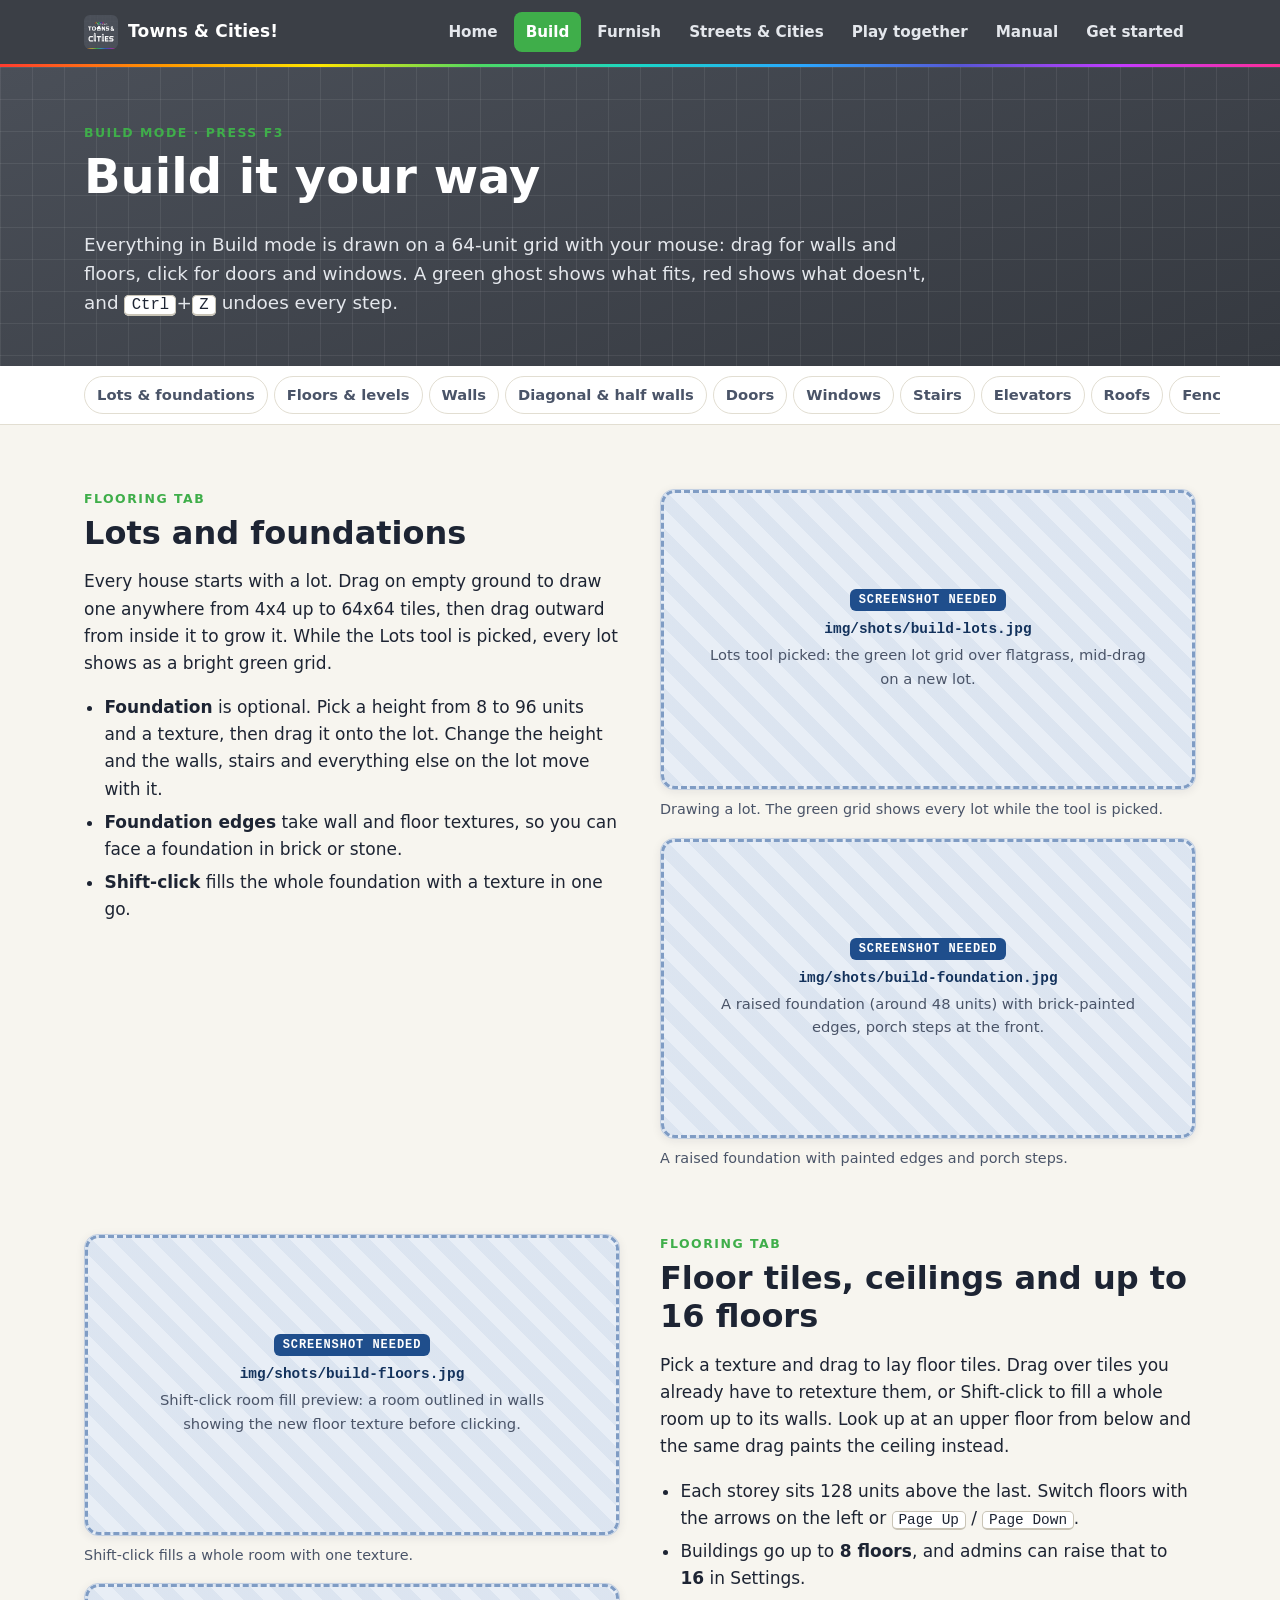
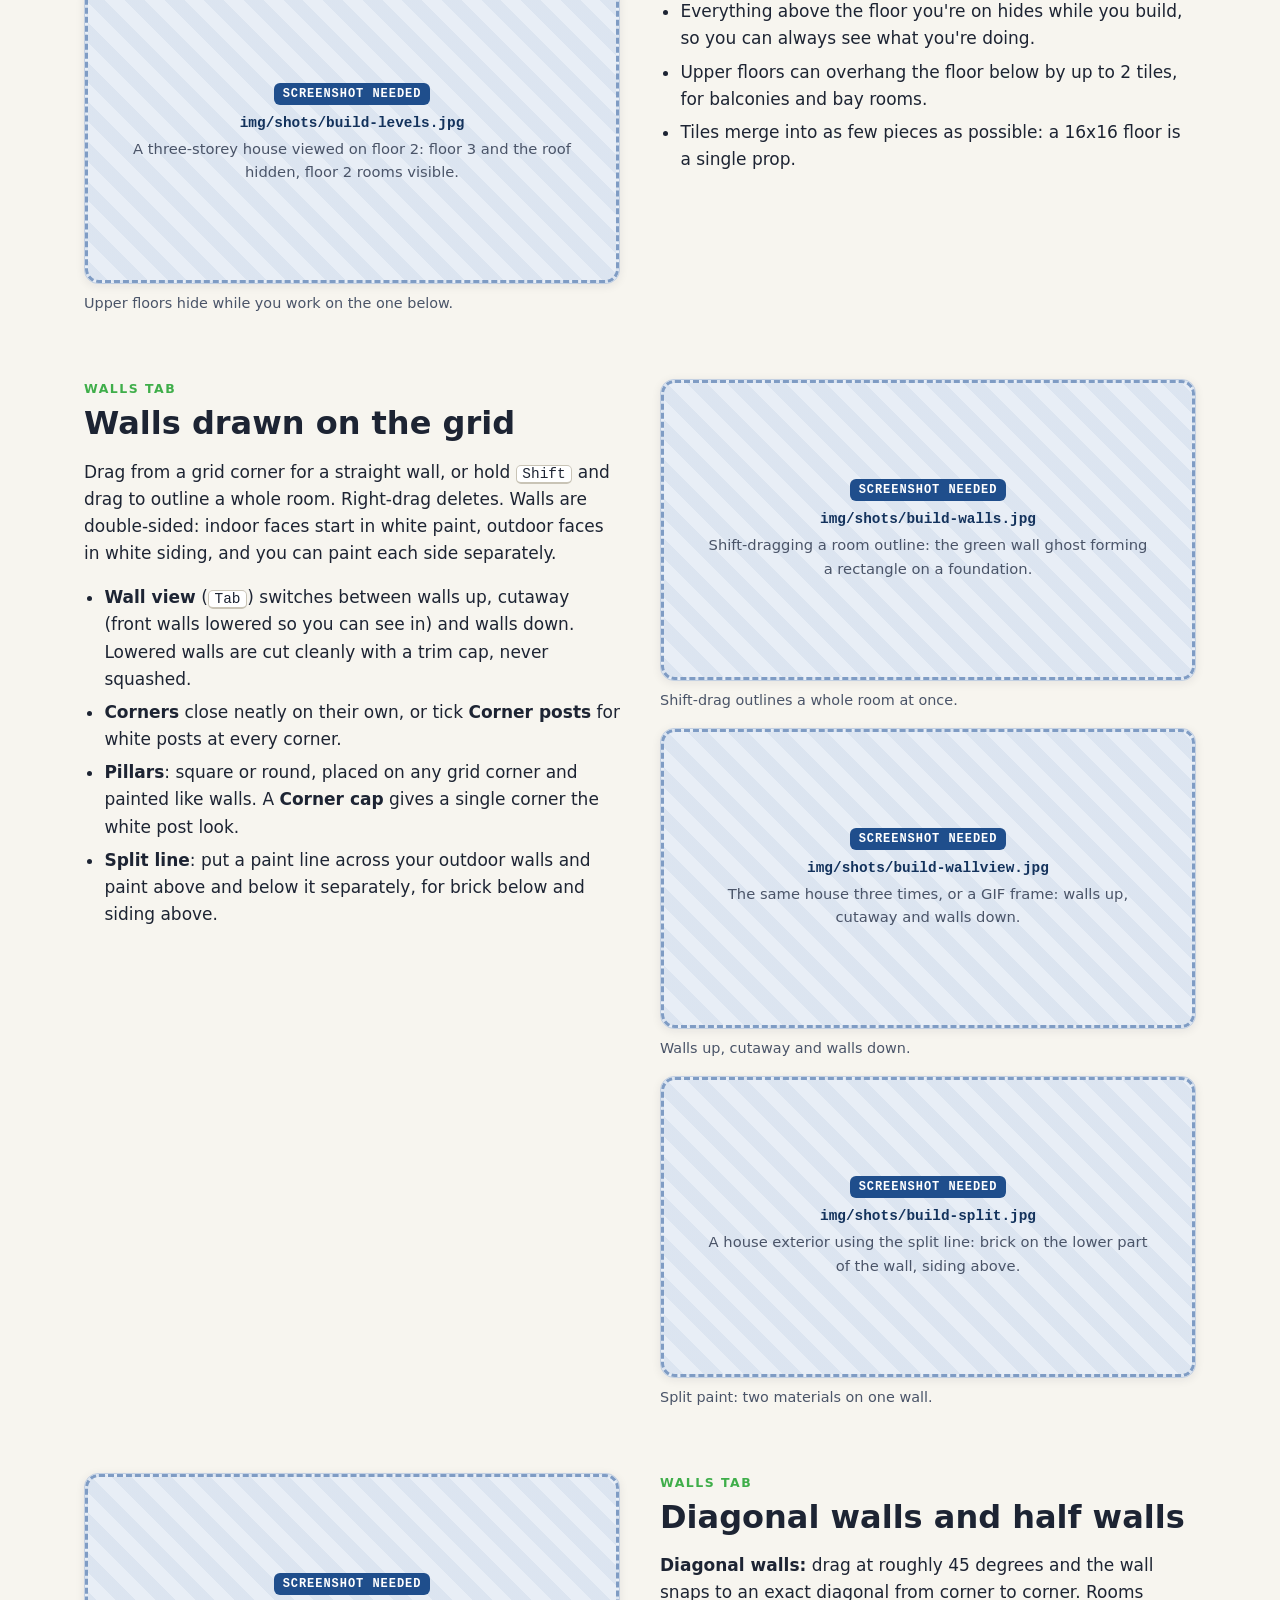
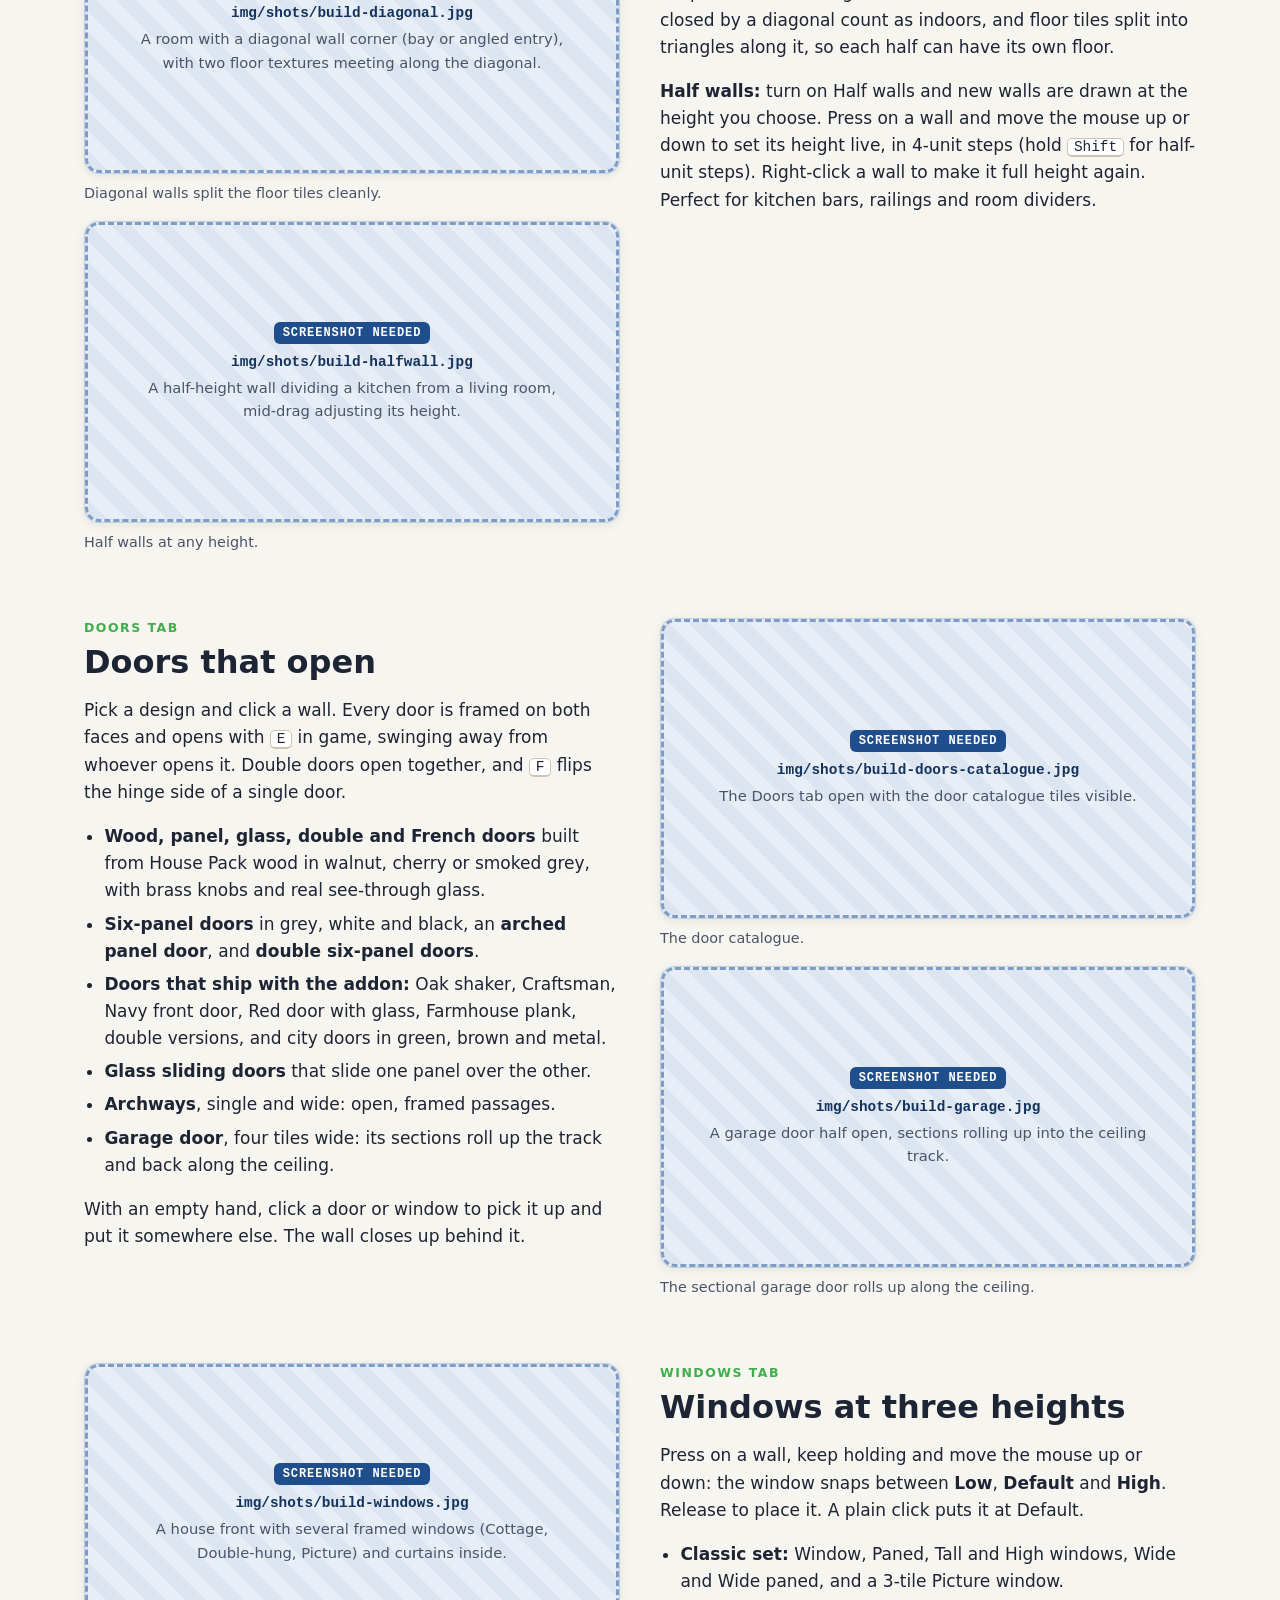
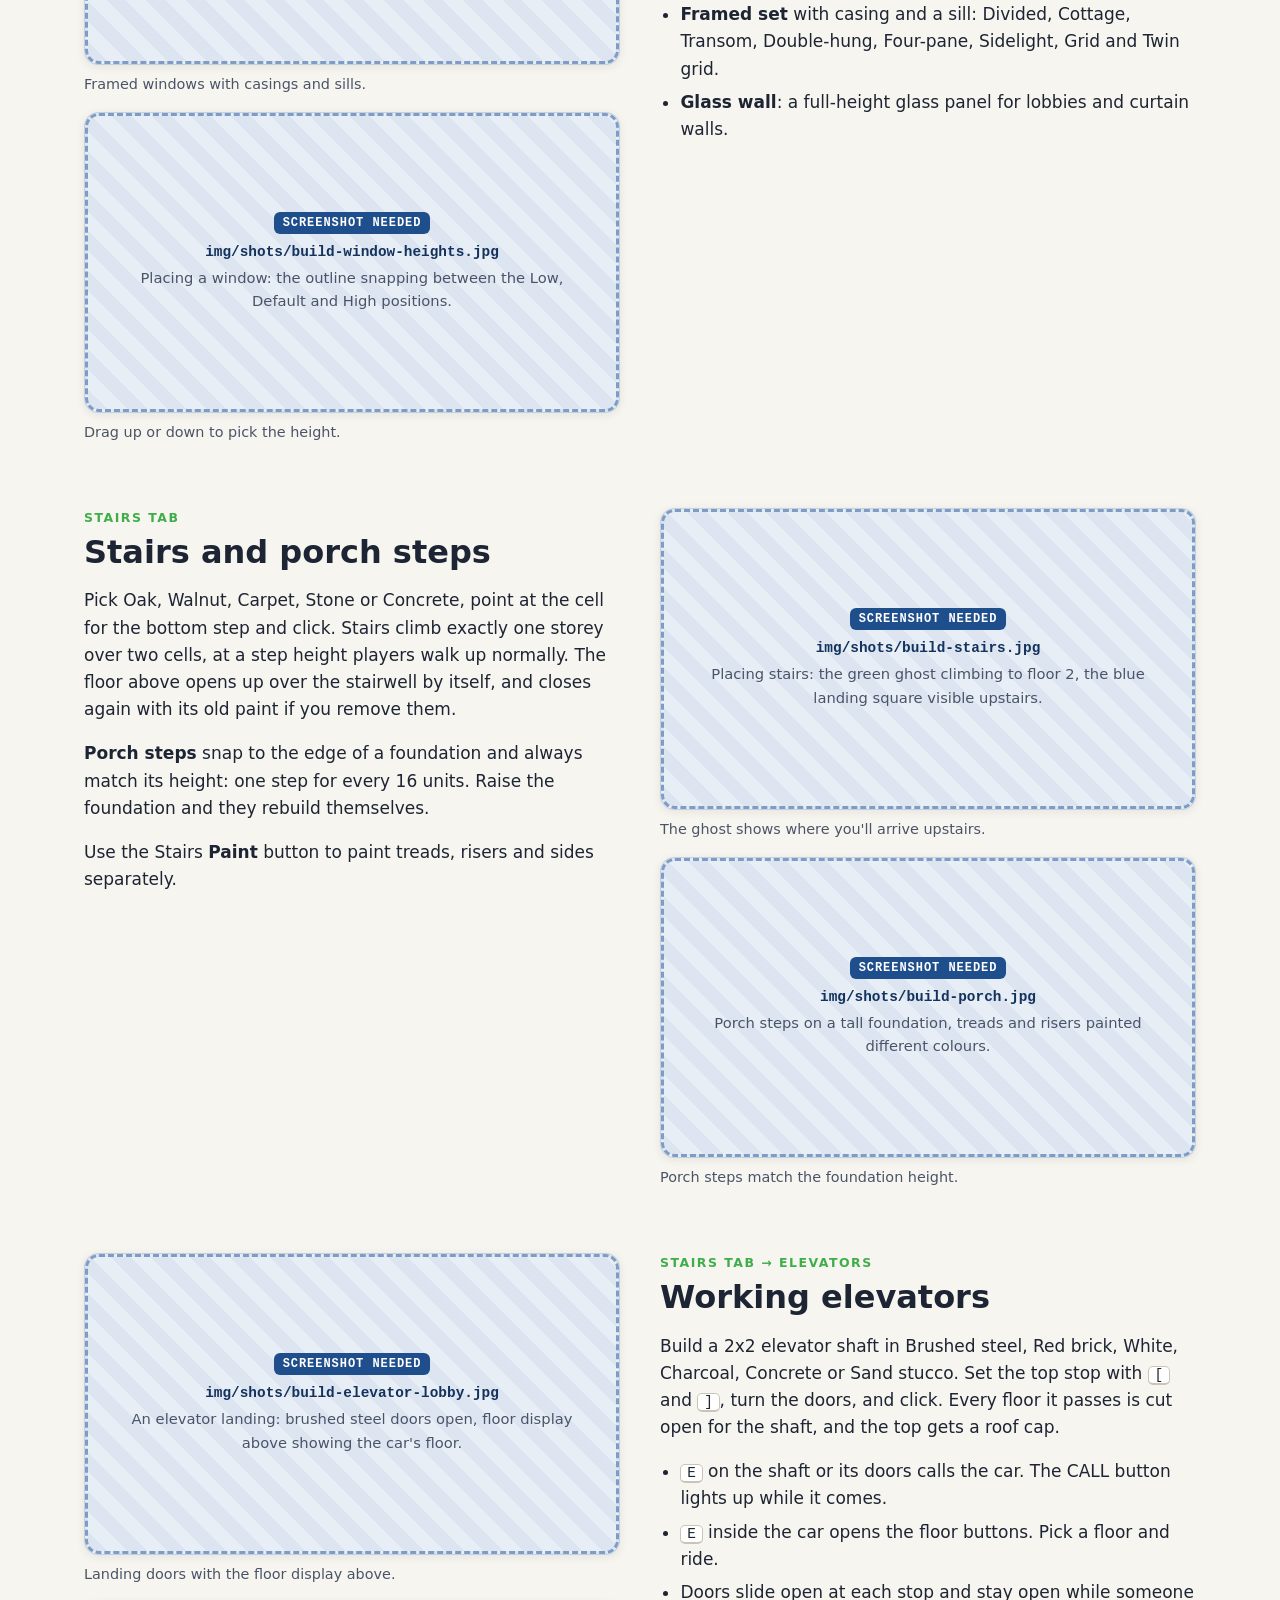
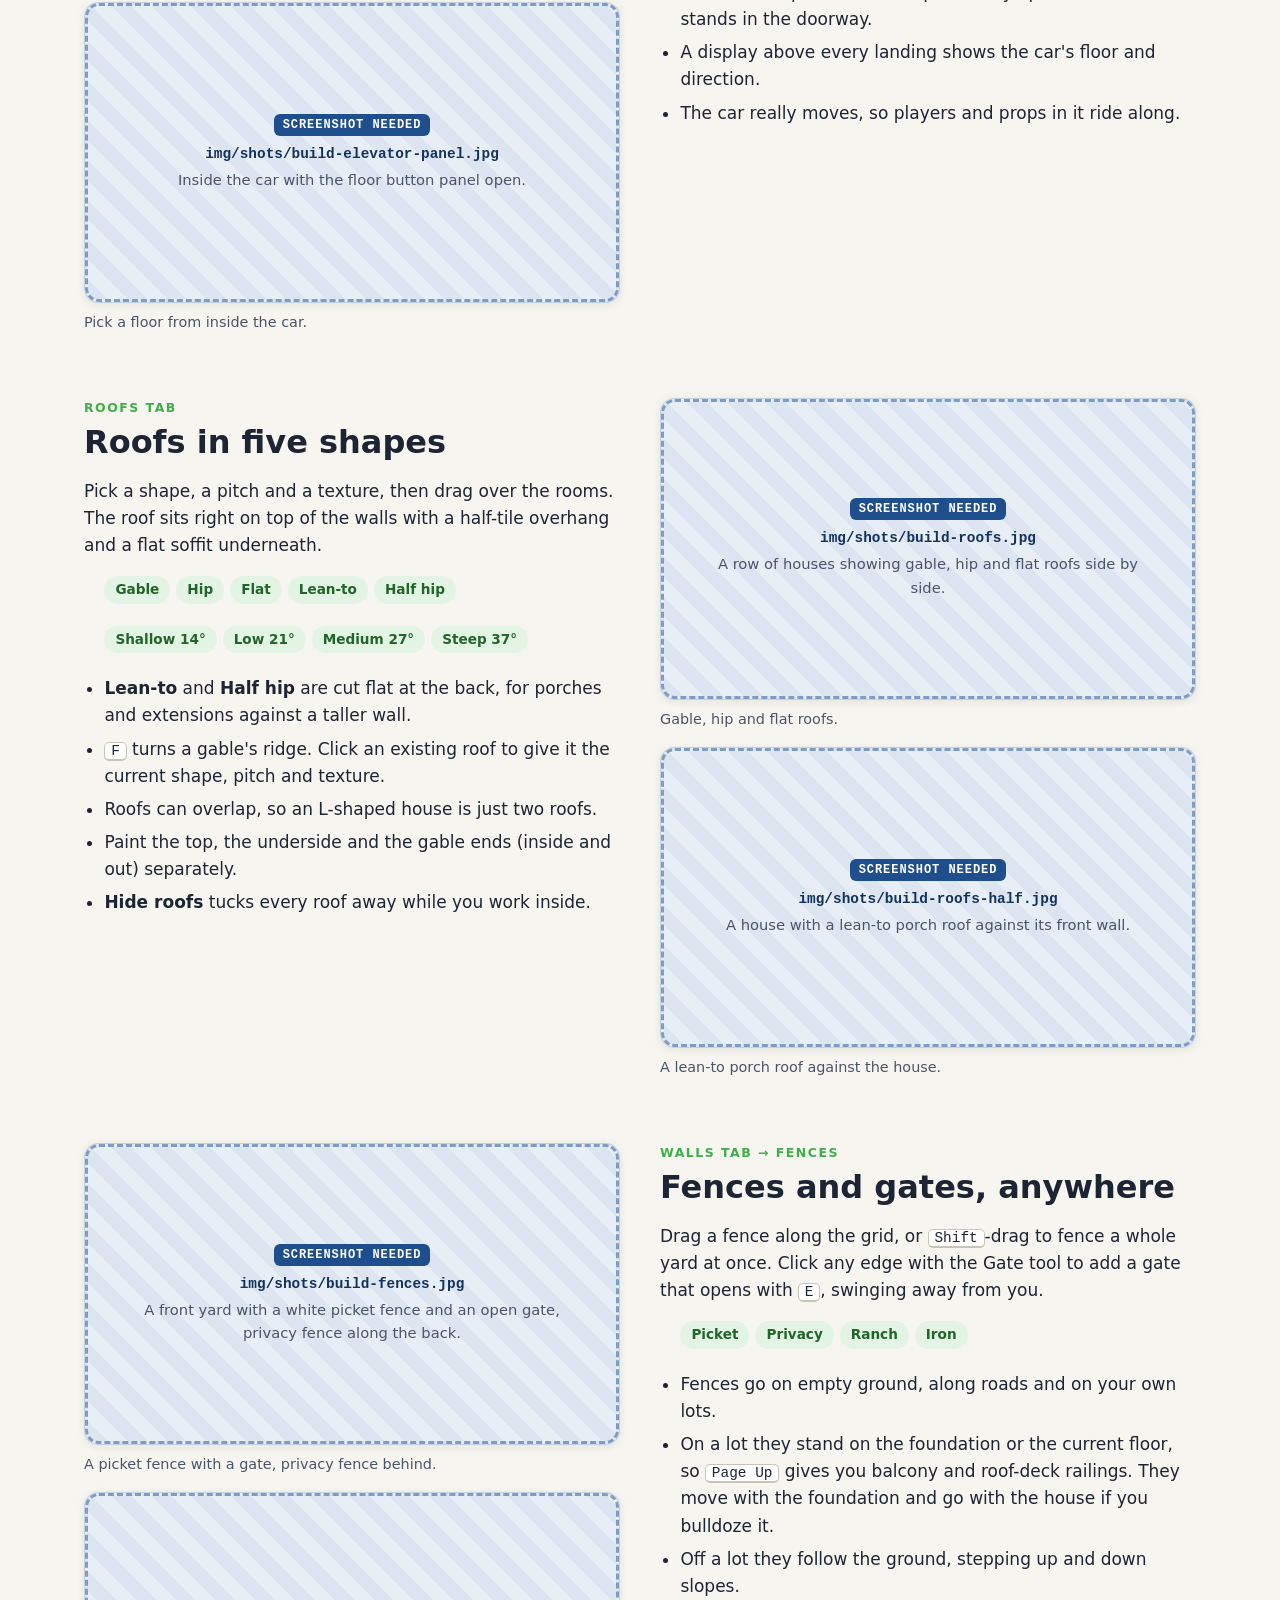
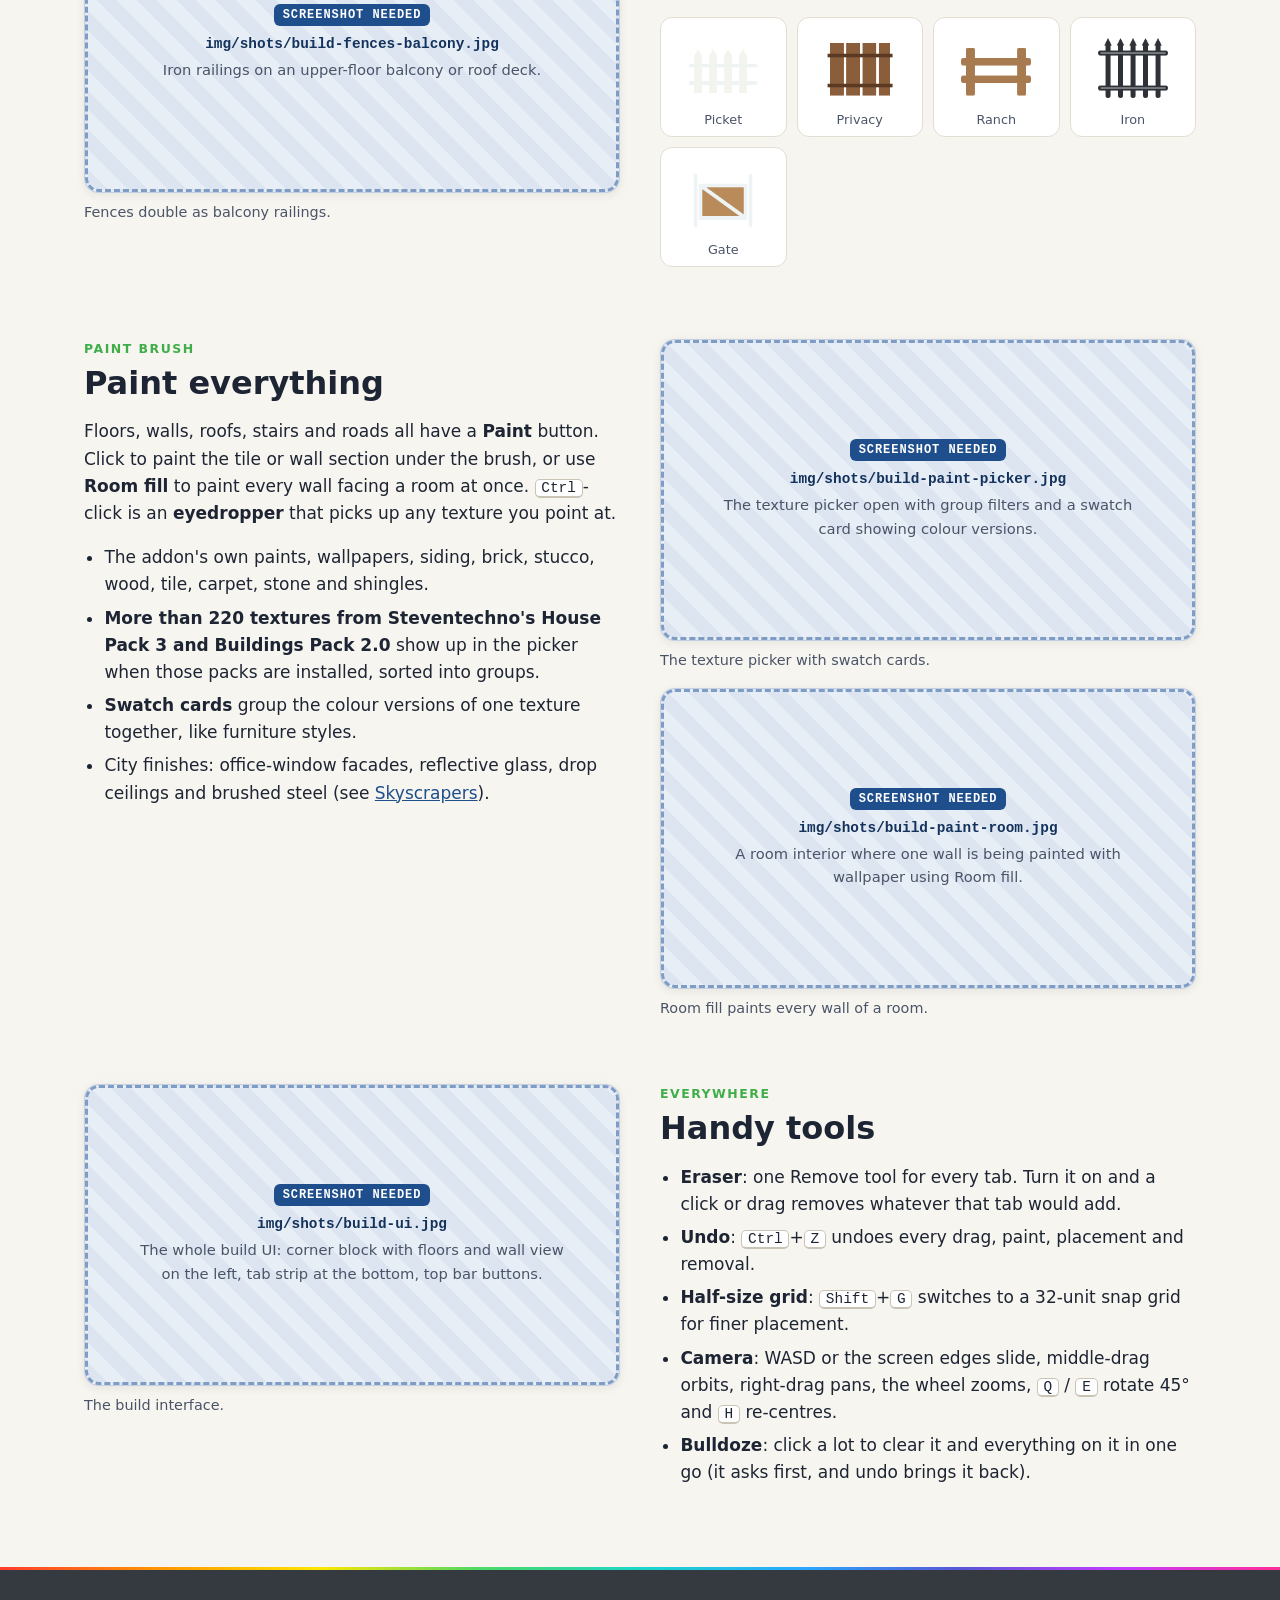
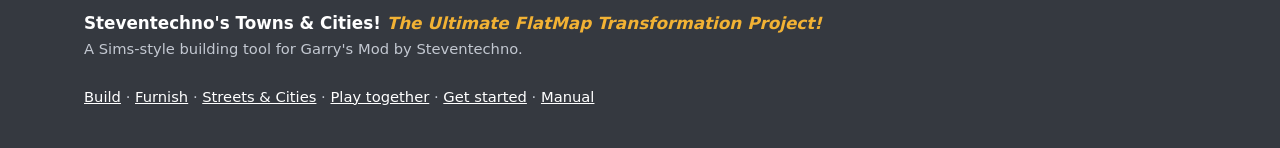
==== docs/build.html @ b63fe11c "Add the Towns & Cities website and player manual page Static site in docs/ for GitHub Pages: the sho" ====
<!DOCTYPE html>
<html lang="en">
<head>
  <meta charset="utf-8">
  <meta name="viewport" content="width=device-width, initial-scale=1">
  <title>Build mode | Steventechno's Towns & Cities!</title>
  <meta name="description" content="Lots, foundations, floors, walls, doors, windows, stairs, elevators, roofs, fences and paint in Steventechno's Towns & Cities for Garry's Mod.">
  <meta property="og:image" content="img/brand/towns_cities_banner.png">
  <link rel="icon" href="img/brand/favicon-64.png">
  <link rel="stylesheet" href="css/site.css">
  <script src="js/site.js" defer></script>
</head>
<body>
  <header class="site-head">
    <div class="wrap">
      <a class="brand" href="index.html"><img src="img/brand/favicon-64.png" alt="">Towns &amp; Cities!</a>
      <button class="nav-toggle" aria-label="Menu">&#9776;</button>
      <nav class="nav">
        <a href="index.html">Home</a>
        <a href="build.html" aria-current="page">Build</a>
        <a href="furnish.html">Furnish</a>
        <a href="cities.html">Streets &amp; Cities</a>
        <a href="together.html">Play together</a>
        <a href="manual.html">Manual</a>
        <a href="start.html">Get started</a>
      </nav>
    </div>
  </header>
  <div class="page-hero">
    <div class="wrap">
      <span class="eyebrow">Build mode &middot; press F3</span>
      <h1>Build it your way</h1>
      <p>Everything in Build mode is drawn on a 64-unit grid with your mouse: drag for walls and floors, click for doors and windows. A green ghost shows what fits, red shows what doesn't, and <kbd>Ctrl</kbd>+<kbd>Z</kbd> undoes every step.</p>
    </div>
  </div>
  <nav class="subnav"><div class="wrap">
    <a href="#lots">Lots &amp; foundations</a>
    <a href="#floors">Floors &amp; levels</a>
    <a href="#walls">Walls</a>
    <a href="#diagonal">Diagonal &amp; half walls</a>
    <a href="#doors">Doors</a>
    <a href="#windows">Windows</a>
    <a href="#stairs">Stairs</a>
    <a href="#elevators">Elevators</a>
    <a href="#roofs">Roofs</a>
    <a href="#fences">Fences</a>
    <a href="#paint">Paint</a>
    <a href="#tools">Handy tools</a>
  </div></nav>

  <section>
    <div class="wrap">

      <div class="feature" id="lots">
        <div class="text">
          <span class="eyebrow">Flooring tab</span>
          <h2>Lots and foundations</h2>
          <p>Every house starts with a lot. Drag on empty ground to draw one anywhere from 4x4 up to 64x64 tiles, then drag outward from inside it to grow it. While the Lots tool is picked, every lot shows as a bright green grid.</p>
          <ul>
            <li><b>Foundation</b> is optional. Pick a height from 8 to 96 units and a texture, then drag it onto the lot. Change the height and the walls, stairs and everything else on the lot move with it.</li>
            <li><b>Foundation edges</b> take wall and floor textures, so you can face a foundation in brick or stone.</li>
            <li><b>Shift-click</b> fills the whole foundation with a texture in one go.</li>
          </ul>
        </div>
        <div class="shots">
          <figure class="shot" data-shot="build-lots" data-what="Lots tool picked: the green lot grid over flatgrass, mid-drag on a new lot."><figcaption>Drawing a lot. The green grid shows every lot while the tool is picked.</figcaption></figure>
          <figure class="shot" data-shot="build-foundation" data-what="A raised foundation (around 48 units) with brick-painted edges, porch steps at the front."><figcaption>A raised foundation with painted edges and porch steps.</figcaption></figure>
        </div>
      </div>

      <div class="feature flip" id="floors">
        <div class="text">
          <span class="eyebrow">Flooring tab</span>
          <h2>Floor tiles, ceilings and up to 16 floors</h2>
          <p>Pick a texture and drag to lay floor tiles. Drag over tiles you already have to retexture them, or Shift-click to fill a whole room up to its walls. Look up at an upper floor from below and the same drag paints the ceiling instead.</p>
          <ul>
            <li>Each storey sits 128 units above the last. Switch floors with the arrows on the left or <kbd>Page Up</kbd> / <kbd>Page Down</kbd>.</li>
            <li>Buildings go up to <b>8 floors</b>, and admins can raise that to <b>16</b> in Settings.</li>
            <li>Everything above the floor you're on hides while you build, so you can always see what you're doing.</li>
            <li>Upper floors can overhang the floor below by up to 2 tiles, for balconies and bay rooms.</li>
            <li>Tiles merge into as few pieces as possible: a 16x16 floor is a single prop.</li>
          </ul>
        </div>
        <div class="shots">
          <figure class="shot" data-shot="build-floors" data-what="Shift-click room fill preview: a room outlined in walls showing the new floor texture before clicking."><figcaption>Shift-click fills a whole room with one texture.</figcaption></figure>
          <figure class="shot" data-shot="build-levels" data-what="A three-storey house viewed on floor 2: floor 3 and the roof hidden, floor 2 rooms visible."><figcaption>Upper floors hide while you work on the one below.</figcaption></figure>
        </div>
      </div>

      <div class="feature" id="walls">
        <div class="text">
          <span class="eyebrow">Walls tab</span>
          <h2>Walls drawn on the grid</h2>
          <p>Drag from a grid corner for a straight wall, or hold <kbd>Shift</kbd> and drag to outline a whole room. Right-drag deletes. Walls are double-sided: indoor faces start in white paint, outdoor faces in white siding, and you can paint each side separately.</p>
          <ul>
            <li><b>Wall view</b> (<kbd>Tab</kbd>) switches between walls up, cutaway (front walls lowered so you can see in) and walls down. Lowered walls are cut cleanly with a trim cap, never squashed.</li>
            <li><b>Corners</b> close neatly on their own, or tick <b>Corner posts</b> for white posts at every corner.</li>
            <li><b>Pillars</b>: square or round, placed on any grid corner and painted like walls. A <b>Corner cap</b> gives a single corner the white post look.</li>
            <li><b>Split line</b>: put a paint line across your outdoor walls and paint above and below it separately, for brick below and siding above.</li>
          </ul>
        </div>
        <div class="shots">
          <figure class="shot" data-shot="build-walls" data-what="Shift-dragging a room outline: the green wall ghost forming a rectangle on a foundation."><figcaption>Shift-drag outlines a whole room at once.</figcaption></figure>
          <figure class="shot" data-shot="build-wallview" data-what="The same house three times, or a GIF frame: walls up, cutaway and walls down."><figcaption>Walls up, cutaway and walls down.</figcaption></figure>
          <figure class="shot" data-shot="build-split" data-what="A house exterior using the split line: brick on the lower part of the wall, siding above."><figcaption>Split paint: two materials on one wall.</figcaption></figure>
        </div>
      </div>

      <div class="feature flip" id="diagonal">
        <div class="text">
          <span class="eyebrow">Walls tab</span>
          <h2>Diagonal walls and half walls</h2>
          <p><b>Diagonal walls:</b> drag at roughly 45 degrees and the wall snaps to an exact diagonal from corner to corner. Rooms closed by a diagonal count as indoors, and floor tiles split into triangles along it, so each half can have its own floor.</p>
          <p><b>Half walls:</b> turn on Half walls and new walls are drawn at the height you choose. Press on a wall and move the mouse up or down to set its height live, in 4-unit steps (hold <kbd>Shift</kbd> for half-unit steps). Right-click a wall to make it full height again. Perfect for kitchen bars, railings and room dividers.</p>
        </div>
        <div class="shots">
          <figure class="shot" data-shot="build-diagonal" data-what="A room with a diagonal wall corner (bay or angled entry), with two floor textures meeting along the diagonal."><figcaption>Diagonal walls split the floor tiles cleanly.</figcaption></figure>
          <figure class="shot" data-shot="build-halfwall" data-what="A half-height wall dividing a kitchen from a living room, mid-drag adjusting its height."><figcaption>Half walls at any height.</figcaption></figure>
        </div>
      </div>

      <div class="feature" id="doors">
        <div class="text">
          <span class="eyebrow">Doors tab</span>
          <h2>Doors that open</h2>
          <p>Pick a design and click a wall. Every door is framed on both faces and opens with <kbd>E</kbd> in game, swinging away from whoever opens it. Double doors open together, and <kbd>F</kbd> flips the hinge side of a single door.</p>
          <ul>
            <li><b>Wood, panel, glass, double and French doors</b> built from House Pack wood in walnut, cherry or smoked grey, with brass knobs and real see-through glass.</li>
            <li><b>Six-panel doors</b> in grey, white and black, an <b>arched panel door</b>, and <b>double six-panel doors</b>.</li>
            <li><b>Doors that ship with the addon:</b> Oak shaker, Craftsman, Navy front door, Red door with glass, Farmhouse plank, double versions, and city doors in green, brown and metal.</li>
            <li><b>Glass sliding doors</b> that slide one panel over the other.</li>
            <li><b>Archways</b>, single and wide: open, framed passages.</li>
            <li><b>Garage door</b>, four tiles wide: its sections roll up the track and back along the ceiling.</li>
          </ul>
          <p>With an empty hand, click a door or window to pick it up and put it somewhere else. The wall closes up behind it.</p>
        </div>
        <div class="shots">
          <figure class="shot" data-shot="build-doors-catalogue" data-what="The Doors tab open with the door catalogue tiles visible."><figcaption>The door catalogue.</figcaption></figure>
          <figure class="shot" data-shot="build-garage" data-what="A garage door half open, sections rolling up into the ceiling track."><figcaption>The sectional garage door rolls up along the ceiling.</figcaption></figure>
        </div>
      </div>

      <div class="feature flip" id="windows">
        <div class="text">
          <span class="eyebrow">Windows tab</span>
          <h2>Windows at three heights</h2>
          <p>Press on a wall, keep holding and move the mouse up or down: the window snaps between <b>Low</b>, <b>Default</b> and <b>High</b>. Release to place it. A plain click puts it at Default.</p>
          <ul>
            <li><b>Classic set:</b> Window, Paned, Tall and High windows, Wide and Wide paned, and a 3-tile Picture window.</li>
            <li><b>Framed set</b> with casing and a sill: Divided, Cottage, Transom, Double-hung, Four-pane, Sidelight, Grid and Twin grid.</li>
            <li><b>Glass wall</b>: a full-height glass panel for lobbies and curtain walls.</li>
          </ul>
        </div>
        <div class="shots">
          <figure class="shot" data-shot="build-windows" data-what="A house front with several framed windows (Cottage, Double-hung, Picture) and curtains inside."><figcaption>Framed windows with casings and sills.</figcaption></figure>
          <figure class="shot" data-shot="build-window-heights" data-what="Placing a window: the outline snapping between the Low, Default and High positions."><figcaption>Drag up or down to pick the height.</figcaption></figure>
        </div>
      </div>

      <div class="feature" id="stairs">
        <div class="text">
          <span class="eyebrow">Stairs tab</span>
          <h2>Stairs and porch steps</h2>
          <p>Pick Oak, Walnut, Carpet, Stone or Concrete, point at the cell for the bottom step and click. Stairs climb exactly one storey over two cells, at a step height players walk up normally. The floor above opens up over the stairwell by itself, and closes again with its old paint if you remove them.</p>
          <p><b>Porch steps</b> snap to the edge of a foundation and always match its height: one step for every 16 units. Raise the foundation and they rebuild themselves.</p>
          <p>Use the Stairs <b>Paint</b> button to paint treads, risers and sides separately.</p>
        </div>
        <div class="shots">
          <figure class="shot" data-shot="build-stairs" data-what="Placing stairs: the green ghost climbing to floor 2, the blue landing square visible upstairs."><figcaption>The ghost shows where you'll arrive upstairs.</figcaption></figure>
          <figure class="shot" data-shot="build-porch" data-what="Porch steps on a tall foundation, treads and risers painted different colours."><figcaption>Porch steps match the foundation height.</figcaption></figure>
        </div>
      </div>

      <div class="feature flip" id="elevators">
        <div class="text">
          <span class="eyebrow">Stairs tab &rarr; Elevators</span>
          <h2>Working elevators</h2>
          <p>Build a 2x2 elevator shaft in Brushed steel, Red brick, White, Charcoal, Concrete or Sand stucco. Set the top stop with <kbd>[</kbd> and <kbd>]</kbd>, turn the doors, and click. Every floor it passes is cut open for the shaft, and the top gets a roof cap.</p>
          <ul>
            <li><kbd>E</kbd> on the shaft or its doors calls the car. The CALL button lights up while it comes.</li>
            <li><kbd>E</kbd> inside the car opens the floor buttons. Pick a floor and ride.</li>
            <li>Doors slide open at each stop and stay open while someone stands in the doorway.</li>
            <li>A display above every landing shows the car's floor and direction.</li>
            <li>The car really moves, so players and props in it ride along.</li>
          </ul>
        </div>
        <div class="shots">
          <figure class="shot" data-shot="build-elevator-lobby" data-what="An elevator landing: brushed steel doors open, floor display above showing the car's floor."><figcaption>Landing doors with the floor display above.</figcaption></figure>
          <figure class="shot" data-shot="build-elevator-panel" data-what="Inside the car with the floor button panel open."><figcaption>Pick a floor from inside the car.</figcaption></figure>
        </div>
      </div>

      <div class="feature" id="roofs">
        <div class="text">
          <span class="eyebrow">Roofs tab</span>
          <h2>Roofs in five shapes</h2>
          <p>Pick a shape, a pitch and a texture, then drag over the rooms. The roof sits right on top of the walls with a half-tile overhang and a flat soffit underneath.</p>
          <ul class="chips"><li>Gable</li><li>Hip</li><li>Flat</li><li>Lean-to</li><li>Half hip</li></ul>
          <ul class="chips"><li>Shallow 14&deg;</li><li>Low 21&deg;</li><li>Medium 27&deg;</li><li>Steep 37&deg;</li></ul>
          <ul>
            <li><b>Lean-to</b> and <b>Half hip</b> are cut flat at the back, for porches and extensions against a taller wall.</li>
            <li><kbd>F</kbd> turns a gable's ridge. Click an existing roof to give it the current shape, pitch and texture.</li>
            <li>Roofs can overlap, so an L-shaped house is just two roofs.</li>
            <li>Paint the top, the underside and the gable ends (inside and out) separately.</li>
            <li><b>Hide roofs</b> tucks every roof away while you work inside.</li>
          </ul>
        </div>
        <div class="shots">
          <figure class="shot" data-shot="build-roofs" data-what="A row of houses showing gable, hip and flat roofs side by side."><figcaption>Gable, hip and flat roofs.</figcaption></figure>
          <figure class="shot" data-shot="build-roofs-half" data-what="A house with a lean-to porch roof against its front wall."><figcaption>A lean-to porch roof against the house.</figcaption></figure>
        </div>
      </div>

      <div class="feature flip" id="fences">
        <div class="text">
          <span class="eyebrow">Walls tab &rarr; Fences</span>
          <h2>Fences and gates, anywhere</h2>
          <p>Drag a fence along the grid, or <kbd>Shift</kbd>-drag to fence a whole yard at once. Click any edge with the Gate tool to add a gate that opens with <kbd>E</kbd>, swinging away from you.</p>
          <ul class="chips"><li>Picket</li><li>Privacy</li><li>Ranch</li><li>Iron</li></ul>
          <ul>
            <li>Fences go on empty ground, along roads and on your own lots.</li>
            <li>On a lot they stand on the foundation or the current floor, so <kbd>Page Up</kbd> gives you balcony and roof-deck railings. They move with the foundation and go with the house if you bulldoze it.</li>
            <li>Off a lot they follow the ground, stepping up and down slopes.</li>
          </ul>
          <div class="catalogue">
            <figure><img src="img/icons/picket.png" alt=""><figcaption>Picket</figcaption></figure>
            <figure><img src="img/icons/privacy.png" alt=""><figcaption>Privacy</figcaption></figure>
            <figure><img src="img/icons/ranch.png" alt=""><figcaption>Ranch</figcaption></figure>
            <figure><img src="img/icons/iron.png" alt=""><figcaption>Iron</figcaption></figure>
            <figure><img src="img/icons/gate.png" alt=""><figcaption>Gate</figcaption></figure>
          </div>
        </div>
        <div class="shots">
          <figure class="shot" data-shot="build-fences" data-what="A front yard with a white picket fence and an open gate, privacy fence along the back."><figcaption>A picket fence with a gate, privacy fence behind.</figcaption></figure>
          <figure class="shot" data-shot="build-fences-balcony" data-what="Iron railings on an upper-floor balcony or roof deck."><figcaption>Fences double as balcony railings.</figcaption></figure>
        </div>
      </div>

      <div class="feature" id="paint">
        <div class="text">
          <span class="eyebrow">Paint brush</span>
          <h2>Paint everything</h2>
          <p>Floors, walls, roofs, stairs and roads all have a <b>Paint</b> button. Click to paint the tile or wall section under the brush, or use <b>Room fill</b> to paint every wall facing a room at once. <kbd>Ctrl</kbd>-click is an <b>eyedropper</b> that picks up any texture you point at.</p>
          <ul>
            <li>The addon's own paints, wallpapers, siding, brick, stucco, wood, tile, carpet, stone and shingles.</li>
            <li><b>More than 220 textures from Steventechno's House Pack 3 and Buildings Pack 2.0</b> show up in the picker when those packs are installed, sorted into groups.</li>
            <li><b>Swatch cards</b> group the colour versions of one texture together, like furniture styles.</li>
            <li>City finishes: office-window facades, reflective glass, drop ceilings and brushed steel (see <a href="cities.html#skyscrapers">Skyscrapers</a>).</li>
          </ul>
        </div>
        <div class="shots">
          <figure class="shot" data-shot="build-paint-picker" data-what="The texture picker open with group filters and a swatch card showing colour versions."><figcaption>The texture picker with swatch cards.</figcaption></figure>
          <figure class="shot" data-shot="build-paint-room" data-what="A room interior where one wall is being painted with wallpaper using Room fill."><figcaption>Room fill paints every wall of a room.</figcaption></figure>
        </div>
      </div>

      <div class="feature flip" id="tools">
        <div class="text">
          <span class="eyebrow">Everywhere</span>
          <h2>Handy tools</h2>
          <ul>
            <li><b>Eraser</b>: one Remove tool for every tab. Turn it on and a click or drag removes whatever that tab would add.</li>
            <li><b>Undo</b>: <kbd>Ctrl</kbd>+<kbd>Z</kbd> undoes every drag, paint, placement and removal.</li>
            <li><b>Half-size grid</b>: <kbd>Shift</kbd>+<kbd>G</kbd> switches to a 32-unit snap grid for finer placement.</li>
            <li><b>Camera</b>: WASD or the screen edges slide, middle-drag orbits, right-drag pans, the wheel zooms, <kbd>Q</kbd> / <kbd>E</kbd> rotate 45&deg; and <kbd>H</kbd> re-centres.</li>
            <li><b>Bulldoze</b>: click a lot to clear it and everything on it in one go (it asks first, and undo brings it back).</li>
          </ul>
        </div>
        <div class="shots">
          <figure class="shot" data-shot="build-ui" data-what="The whole build UI: corner block with floors and wall view on the left, tab strip at the bottom, top bar buttons."><figcaption>The build interface.</figcaption></figure>
        </div>
      </div>

    </div>
  </section>

  <footer class="site-foot">
    <div class="wrap">
      <div>
        <div class="brandline">Steventechno's Towns &amp; Cities! <em>The Ultimate FlatMap Transformation Project!</em></div>
        <div>A Sims-style building tool for Garry's Mod by Steventechno.</div>
      </div>
      <div>
        <a href="build.html">Build</a> &middot; <a href="furnish.html">Furnish</a> &middot; <a href="cities.html">Streets &amp; Cities</a> &middot; <a href="together.html">Play together</a> &middot; <a href="start.html">Get started</a> &middot; <a href="manual.html">Manual</a>
      </div>
    </div>
  </footer>
</body>
</html>
---- docs/css/site.css ----
/* Steventechno's Towns & Cities! — showcase site */
:root {
  --ink: #1d2433;
  --ink-soft: #4a5468;
  --paper: #f7f5ef;
  --card: #ffffff;
  --line: #e2ded2;
  --blue: #1f4e8c;
  --blue-deep: #13325c;
  --green: #3fae4a;        /* build-ghost green */
  --green-soft: #e3f4e4;
  --sun: #f2b234;
  --slate: #4a4f58;        /* logo background */
  --slate-deep: #353940;
  --rainbow: linear-gradient(90deg, #ff3b30, #ff9500, #ffe600, #4cd964, #1ad6c8, #2aa8ff, #5856d6, #c43bff, #ff2d95);
  --gridlines:
    linear-gradient(rgba(255,255,255,.07) 1px, transparent 1px) 0 0 / 32px 32px,
    linear-gradient(90deg, rgba(255,255,255,.07) 1px, transparent 1px) 0 0 / 32px 32px;
  --radius: 14px;
  --shadow: 0 2px 10px rgba(20, 30, 50, .08);
  --max: 1160px;
}

* { box-sizing: border-box; }
html { scroll-behavior: smooth; }
body {
  margin: 0;
  font-family: "Segoe UI", system-ui, -apple-system, Roboto, "Helvetica Neue", Arial, sans-serif;
  color: var(--ink);
  background: var(--paper);
  line-height: 1.6;
  font-size: 17px;
}
img { max-width: 100%; display: block; }
a { color: var(--blue); }
h1, h2, h3, h4 { line-height: 1.2; margin: 0 0 .5em; }
h2 { font-size: 2rem; }
h3 { font-size: 1.3rem; }
p { margin: 0 0 1em; }
kbd {
  color: var(--ink);
  font-family: ui-monospace, Consolas, monospace;
  font-size: .85em;
  background: #fff;
  border: 1px solid #c9c4b6;
  border-bottom-width: 2px;
  border-radius: 5px;
  padding: 0 .4em;
  white-space: nowrap;
}
code {
  font-family: ui-monospace, Consolas, monospace;
  font-size: .88em;
  background: #ece8dc;
  padding: .05em .35em;
  border-radius: 4px;
}
.wrap { max-width: var(--max); margin: 0 auto; padding: 0 24px; }

/* ---------- header ---------- */
.site-head {
  position: sticky; top: 0; z-index: 20;
  background: rgba(53, 57, 64, .97);
  border-bottom: 3px solid transparent;
  border-image: var(--rainbow) 1;
  color: #fff;
  backdrop-filter: blur(6px);
}
.site-head .wrap { display: flex; align-items: center; gap: 24px; height: 64px; }
.brand { color: #fff; text-decoration: none; font-weight: 800; letter-spacing: .2px; display: flex; align-items: center; gap: 10px; white-space: nowrap; }
.brand img { width: 34px; height: 34px; }
.nav { display: flex; gap: 4px; margin-left: auto; flex-wrap: wrap; }
.nav a {
  color: #e4e7ec; text-decoration: none; padding: 8px 12px; border-radius: 8px; font-size: .95rem; font-weight: 600;
}
.nav a:hover { background: rgba(255,255,255,.1); color: #fff; }
.nav a[aria-current="page"] { background: var(--green); color: #fff; }
.nav-toggle { display: none; margin-left: auto; background: none; border: 1px solid rgba(255,255,255,.4); color: #fff; border-radius: 8px; padding: 6px 10px; font-size: 1rem; }

@media (max-width: 900px) {
  .nav-toggle { display: block; }
  .nav { display: none; position: absolute; top: 67px; left: 0; right: 0; background: var(--slate-deep); flex-direction: column; padding: 8px 16px 16px; }
  .nav.open { display: flex; }
}

/* ---------- hero ---------- */
.hero {
  position: relative;
  color: #fff;
  background:
    var(--gridlines),
    linear-gradient(160deg, var(--slate) 0%, var(--slate-deep) 85%);
  overflow: hidden;
}
.hero .wrap { padding-top: 72px; padding-bottom: 72px; display: grid; grid-template-columns: 1.05fr 1fr; gap: 48px; align-items: center; }
.hero h1 { font-size: clamp(2.2rem, 5vw, 3.6rem); font-weight: 900; margin-bottom: .2em; }
.hero .tagline { font-size: clamp(1.15rem, 2.2vw, 1.5rem); color: var(--sun); font-style: italic; font-weight: 700; margin-bottom: 1em; }
.hero p.lead { font-size: 1.15rem; color: #e4e7ec; max-width: 34em; }
.hero .shot { margin: 0; }
@media (max-width: 900px) { .hero .wrap { grid-template-columns: 1fr; } }

.page-hero { background: var(--gridlines), linear-gradient(160deg, var(--slate), var(--slate-deep)); color: #fff; }
.page-hero .wrap { padding-top: 56px; padding-bottom: 48px; }
.page-hero h1 { font-size: clamp(2rem, 4.5vw, 3rem); font-weight: 900; }
.page-hero p { color: #e4e7ec; font-size: 1.15rem; max-width: 46em; margin: 0; }

.btns { display: flex; gap: 12px; flex-wrap: wrap; margin-top: 1.4em; }
.btn {
  display: inline-block; padding: 12px 22px; border-radius: 10px; font-weight: 700; text-decoration: none;
  background: var(--green); color: #fff; border: 2px solid var(--green);
}
.btn:hover { filter: brightness(1.08); }
.btn.ghost { background: transparent; border-color: rgba(255,255,255,.55); }
.btn.dark { background: var(--blue); border-color: var(--blue); }

/* ---------- sections ---------- */
section { padding: 64px 0; }
section.alt { background: #efece2; }
.section-head { max-width: 46em; margin-bottom: 32px; }
.section-head p { color: var(--ink-soft); font-size: 1.1rem; }
.eyebrow { text-transform: uppercase; letter-spacing: .12em; font-size: .78rem; font-weight: 800; color: var(--green); margin-bottom: .4em; display: block; }

.subnav { position: sticky; top: 67px; z-index: 10; background: var(--card); border-bottom: 1px solid var(--line); }
.subnav .wrap { display: flex; gap: 6px; overflow-x: auto; padding-top: 10px; padding-bottom: 10px; }
.subnav a { white-space: nowrap; text-decoration: none; color: var(--ink-soft); font-weight: 600; font-size: .92rem; padding: 6px 12px; border-radius: 999px; border: 1px solid var(--line); }
.subnav a:hover { color: var(--blue); border-color: var(--blue); }

/* feature block: text + screenshot side by side */
.feature { display: grid; grid-template-columns: 1fr 1fr; gap: 40px; align-items: start; margin-bottom: 64px; scroll-margin-top: 130px; }
.feature:last-child { margin-bottom: 0; }
.feature.flip > .text { order: 2; }
.feature .text ul { padding-left: 1.2em; margin: 0 0 1em; }
.feature .text li { margin-bottom: .35em; }
.feature .shots { display: grid; gap: 16px; }
@media (max-width: 900px) { .feature { grid-template-columns: 1fr; } .feature.flip > .text { order: 0; } }

.grid { display: grid; gap: 20px; }
.grid.c2 { grid-template-columns: repeat(2, 1fr); }
.grid.c3 { grid-template-columns: repeat(3, 1fr); }
.grid.c4 { grid-template-columns: repeat(4, 1fr); }
@media (max-width: 900px) { .grid.c3, .grid.c4 { grid-template-columns: repeat(2, 1fr); } }
@media (max-width: 600px) { .grid.c2, .grid.c3, .grid.c4 { grid-template-columns: 1fr; } }

.card { background: var(--card); border: 1px solid var(--line); border-radius: var(--radius); padding: 22px; box-shadow: var(--shadow); }
.card h3 { margin-bottom: .35em; }
.card p:last-child { margin-bottom: 0; }
a.card { text-decoration: none; color: inherit; display: block; transition: transform .15s, box-shadow .15s; }
a.card:hover { transform: translateY(-3px); box-shadow: 0 8px 22px rgba(20,30,50,.12); }
.card .icon { width: 64px; height: 64px; margin-bottom: 10px; }
.card .more { color: var(--blue); font-weight: 700; }

/* stat row */
.stats { display: grid; grid-template-columns: repeat(4, 1fr); gap: 14px; }
.stat { background: var(--card); border: 1px solid var(--line); border-radius: var(--radius); padding: 18px; text-align: center; }
.stat b { display: block; font-size: 2.2rem; font-weight: 900; color: var(--blue); line-height: 1.1; }
.stat span { color: var(--ink-soft); font-size: .92rem; }

/* journey steps */
.steps { counter-reset: step; display: grid; grid-template-columns: repeat(4, 1fr); gap: 14px; }
.steps li { list-style: none; background: var(--card); border: 1px solid var(--line); border-radius: var(--radius); padding: 18px 18px 18px 18px; position: relative; }
.steps li::before { counter-increment: step; content: counter(step); display: inline-grid; place-items: center; width: 30px; height: 30px; border-radius: 50%; background: var(--green); color: #fff; font-weight: 800; margin-bottom: 8px; }
.steps li b { display: block; }
.steps { padding: 0; margin: 0; }

/* icon catalogue */
.catalogue { display: grid; grid-template-columns: repeat(auto-fill, minmax(118px, 1fr)); gap: 10px; margin: 16px 0 8px; }
.catalogue figure { margin: 0; background: var(--card); border: 1px solid var(--line); border-radius: 12px; padding: 10px 8px 8px; text-align: center; }
.catalogue img { width: 80px; height: 80px; margin: 0 auto 4px; object-fit: contain; }
.catalogue figcaption { font-size: .8rem; color: var(--ink-soft); line-height: 1.25; }

/* tables */
table.spec { width: 100%; border-collapse: collapse; background: var(--card); border-radius: var(--radius); overflow: hidden; box-shadow: var(--shadow); font-size: .95rem; margin: 12px 0 20px; }
table.spec th, table.spec td { text-align: left; padding: 10px 14px; border-bottom: 1px solid var(--line); vertical-align: top; }
table.spec th { background: #e9eef6; color: var(--blue-deep); font-size: .85rem; text-transform: uppercase; letter-spacing: .05em; }
table.spec tr:last-child td { border-bottom: none; }
.table-scroll { overflow-x: auto; }

.chips { display: flex; flex-wrap: wrap; gap: 6px; margin: 8px 0 14px; padding: 0; }
.chips li { list-style: none; background: var(--green-soft); color: #22652a; border-radius: 999px; padding: 3px 11px; font-size: .85rem; font-weight: 600; }

.note { background: #fff8e6; border: 1px solid #f1d58f; border-radius: 12px; padding: 14px 18px; font-size: .95rem; }
.note b { color: #8a5a00; }

/* ---------- screenshot placeholders ---------- */
.shot { margin: 0; }
.shot .frame {
  position: relative;
  aspect-ratio: 16 / 9;
  border-radius: var(--radius);
  overflow: hidden;
  background: #dfe7f1;
  border: 1px solid #c3d0e2;
  box-shadow: var(--shadow);
}
.shot .frame img { width: 100%; height: 100%; object-fit: cover; }
.shot .ph {
  position: absolute; inset: 0;
  display: flex; flex-direction: column; justify-content: center; align-items: center; text-align: center;
  padding: 18px 22px;
  background:
    repeating-linear-gradient(45deg, rgba(31,78,140,.06) 0 14px, transparent 14px 28px),
    #e8eef6;
  border: 3px dashed #7f9cc4;
  border-radius: var(--radius);
  color: var(--blue-deep);
}
.shot .ph .tag { font: 800 .75rem/1 ui-monospace, Consolas, monospace; letter-spacing: .08em; background: var(--blue); color: #fff; padding: 5px 9px; border-radius: 6px; margin-bottom: 10px; }
.shot .ph .id { font: 700 .9rem ui-monospace, Consolas, monospace; margin-bottom: 6px; }
.shot .ph .what { font-size: .92rem; color: var(--ink-soft); max-width: 30em; }
.shot.loaded .ph { display: none; }
.shot figcaption { font-size: .9rem; color: var(--ink-soft); margin-top: 8px; }
.hero .shot .ph { background: repeating-linear-gradient(45deg, rgba(255,255,255,.05) 0 14px, transparent 14px 28px), rgba(255,255,255,.08); border-color: rgba(255,255,255,.5); color: #fff; }
.hero .shot .frame { border-color: rgba(255,255,255,.25); background: transparent; }
.hero .shot .ph .what { color: #dbe6f7; }
.hero .shot .ph .tag { background: var(--sun); color: var(--ink); }
.shot.tall .frame { aspect-ratio: 4 / 3; }

/* hide the placeholder labels entirely once the site is "final" (body.final) */
body.final .shot:not(.loaded) { display: none; }

/* ---------- footer ---------- */
.site-foot { background: var(--slate-deep); color: #c3c8d1; border-top: 3px solid transparent; border-image: var(--rainbow) 1; padding: 40px 0; font-size: .92rem; }
.site-foot .wrap { display: flex; flex-wrap: wrap; gap: 24px; justify-content: space-between; }
.site-foot a { color: #fff; }
.site-foot .brandline { color: #fff; font-weight: 800; font-size: 1.05rem; }
.site-foot .brandline em { color: var(--sun); font-weight: 700; }
@media (max-width: 900px) { .stats, .steps { grid-template-columns: repeat(2, 1fr); } }

/* ---------- brand logo in the hero ---------- */
.hero h1.logo { margin: 0 0 .4em; font-size: 0; }
.hero h1.logo img { width: min(100%, 440px); height: auto; }
.badge { display: inline-block; font: 800 .78rem/1 ui-monospace, Consolas, monospace; letter-spacing: .1em; text-transform: uppercase; background: var(--sun); color: var(--ink); padding: 6px 10px; border-radius: 999px; margin-bottom: 14px; }
.brand img { border-radius: 6px; }

/* ---------- player manual ---------- */
.manual-section { padding-top: 40px; }
.manual-layout { display: grid; grid-template-columns: 270px minmax(0, 1fr); gap: 40px; align-items: start; }
.manual-toc { position: sticky; top: 87px; max-height: calc(100vh - 107px); overflow-y: auto; font-size: .92rem; }
.manual-toc .toc-toggle { display: none; }
.manual-toc ol { list-style: none; margin: 0; padding: 0; }
.manual-toc > nav > ol > li { margin-bottom: 6px; }
.manual-toc > nav > ol > li > a { font-weight: 700; color: var(--ink); }
.manual-toc ol ol { padding-left: 12px; border-left: 2px solid var(--line); margin: 4px 0 8px 4px; }
.manual-toc a { display: block; text-decoration: none; color: var(--ink-soft); padding: 3px 8px; border-radius: 6px; line-height: 1.35; }
.manual-toc a:hover { color: var(--blue); background: var(--card); }
.manual-toc a.active { color: #fff; background: var(--green); }
.manual-body { background: var(--card); border: 1px solid var(--line); border-radius: var(--radius); box-shadow: var(--shadow); padding: 36px 44px; min-width: 0; }
.manual-body h1.manual-title { display: none; }
.manual-body h2 { font-size: 1.75rem; margin-top: 1.8em; padding-top: .6em; border-top: 1px solid var(--line); scroll-margin-top: 87px; }
.manual-body h3 { margin-top: 1.5em; scroll-margin-top: 87px; }
.manual-body h2:first-of-type { border-top: none; }
.manual-body ul, .manual-body ol { padding-left: 1.4em; }
.manual-body li { margin-bottom: .3em; }
.manual-body .shot { margin: 18px 0 22px; max-width: 760px; }
.manual-body blockquote { margin: 1em 0; padding: 10px 16px; border-left: 4px solid var(--green); background: var(--green-soft); border-radius: 0 10px 10px 0; }
.manual-body blockquote p:last-child { margin-bottom: 0; }
.manual-body img { border-radius: 10px; border: 1px solid var(--line); margin: 16px 0; }
.manual-loading { color: var(--ink-soft); }
@media (max-width: 900px) {
  .manual-layout { grid-template-columns: 1fr; gap: 16px; }
  .manual-toc { position: sticky; top: 67px; z-index: 5; max-height: none; overflow: visible; background: var(--paper); padding: 8px 0; }
  .manual-toc .toc-toggle { display: block; width: 100%; text-align: left; font: 700 1rem inherit; font-family: inherit; padding: 10px 14px; border: 1px solid var(--line); border-radius: 10px; background: var(--card); color: var(--ink); }
  .manual-toc .toc-toggle::after { content: " \25BE"; }
  .manual-toc nav { display: none; }
  .manual-toc.open nav { display: block; max-height: 60vh; overflow-y: auto; background: var(--card); border: 1px solid var(--line); border-radius: 10px; padding: 10px; margin-top: 6px; }
  .manual-body { padding: 22px 18px; }
}
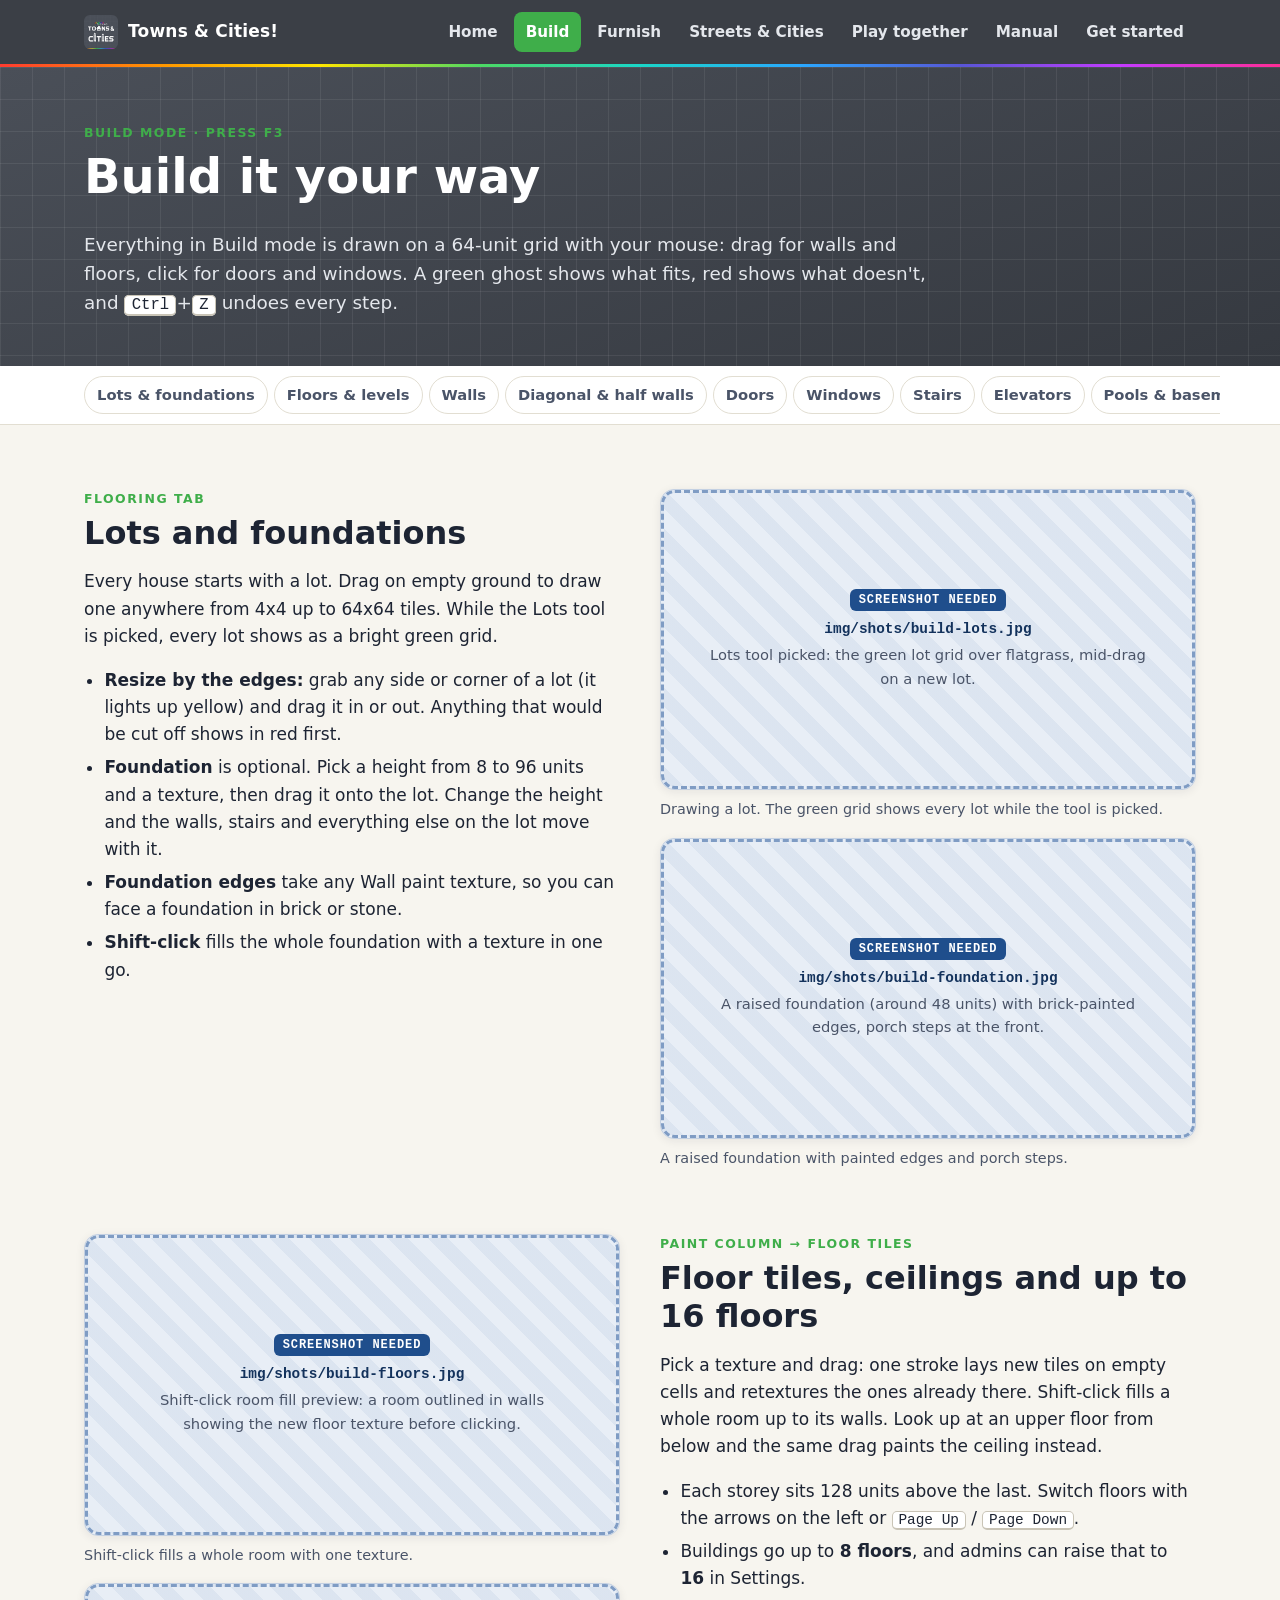
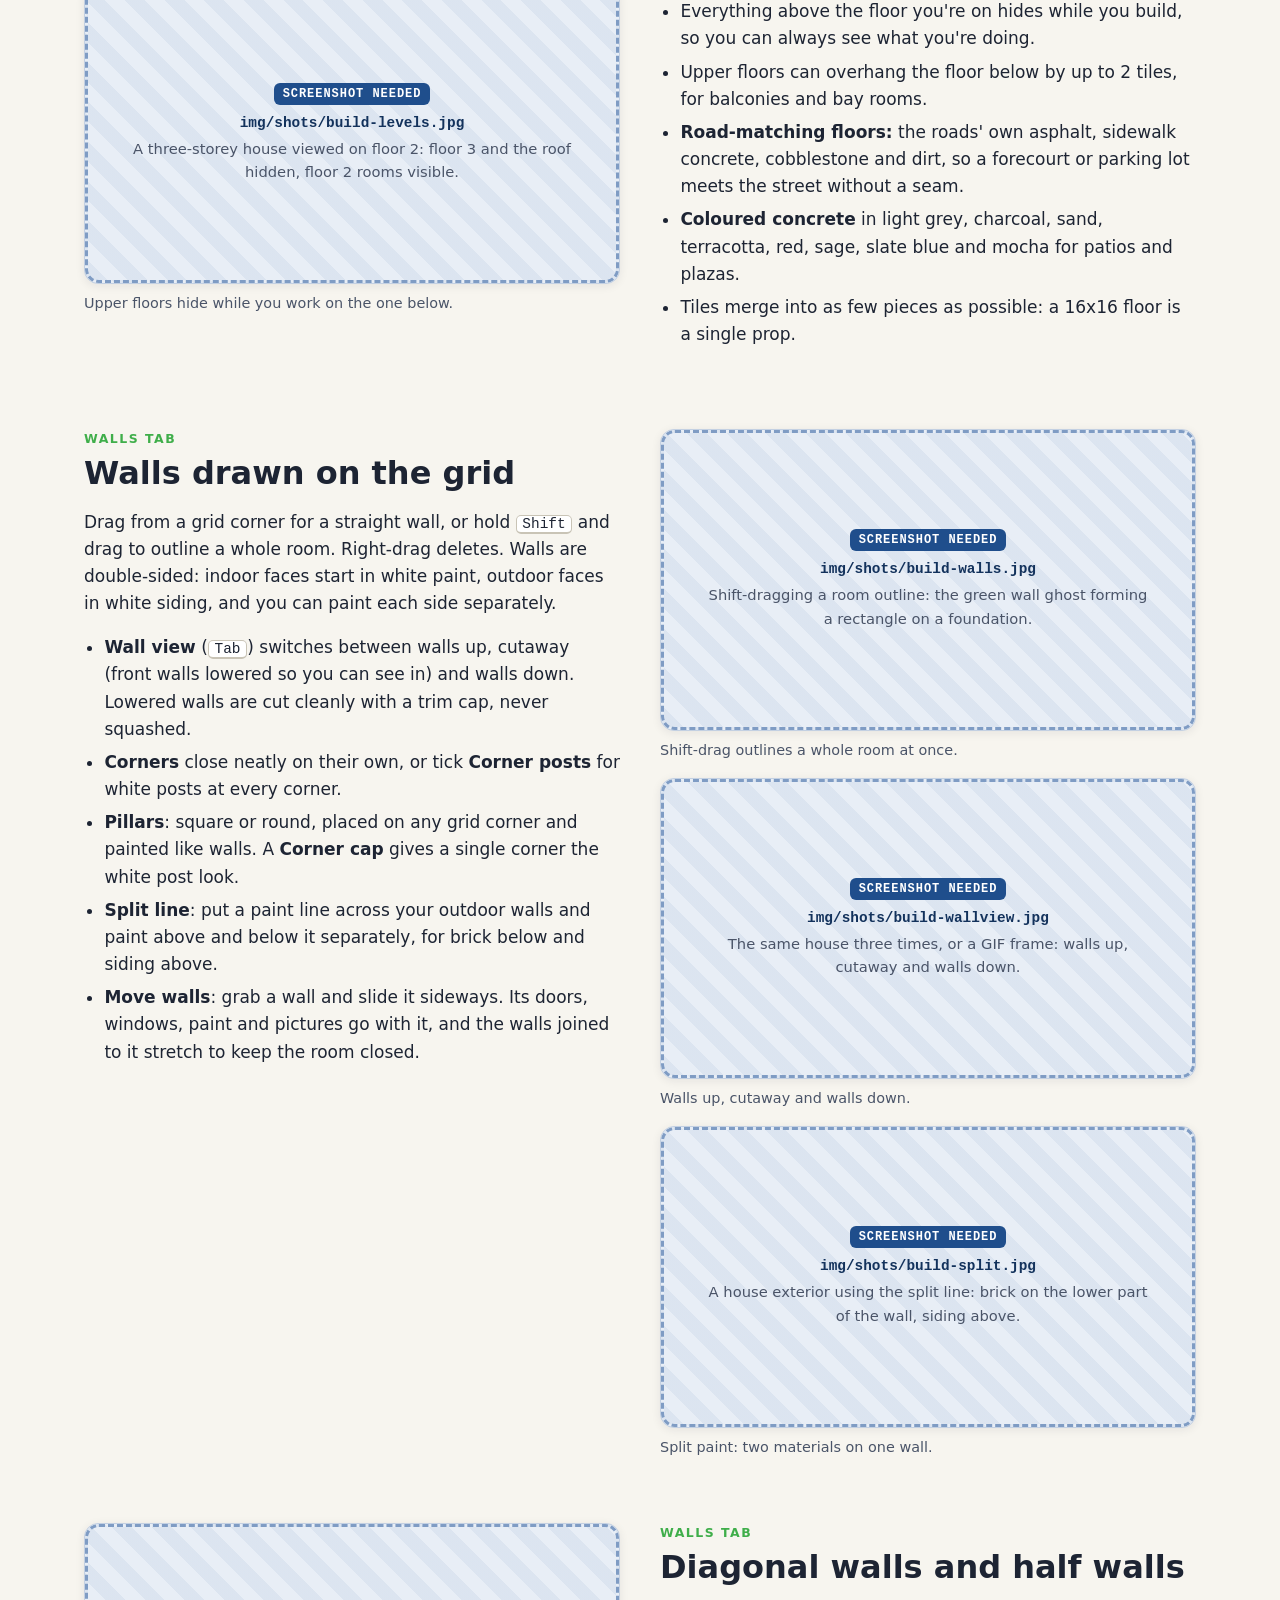
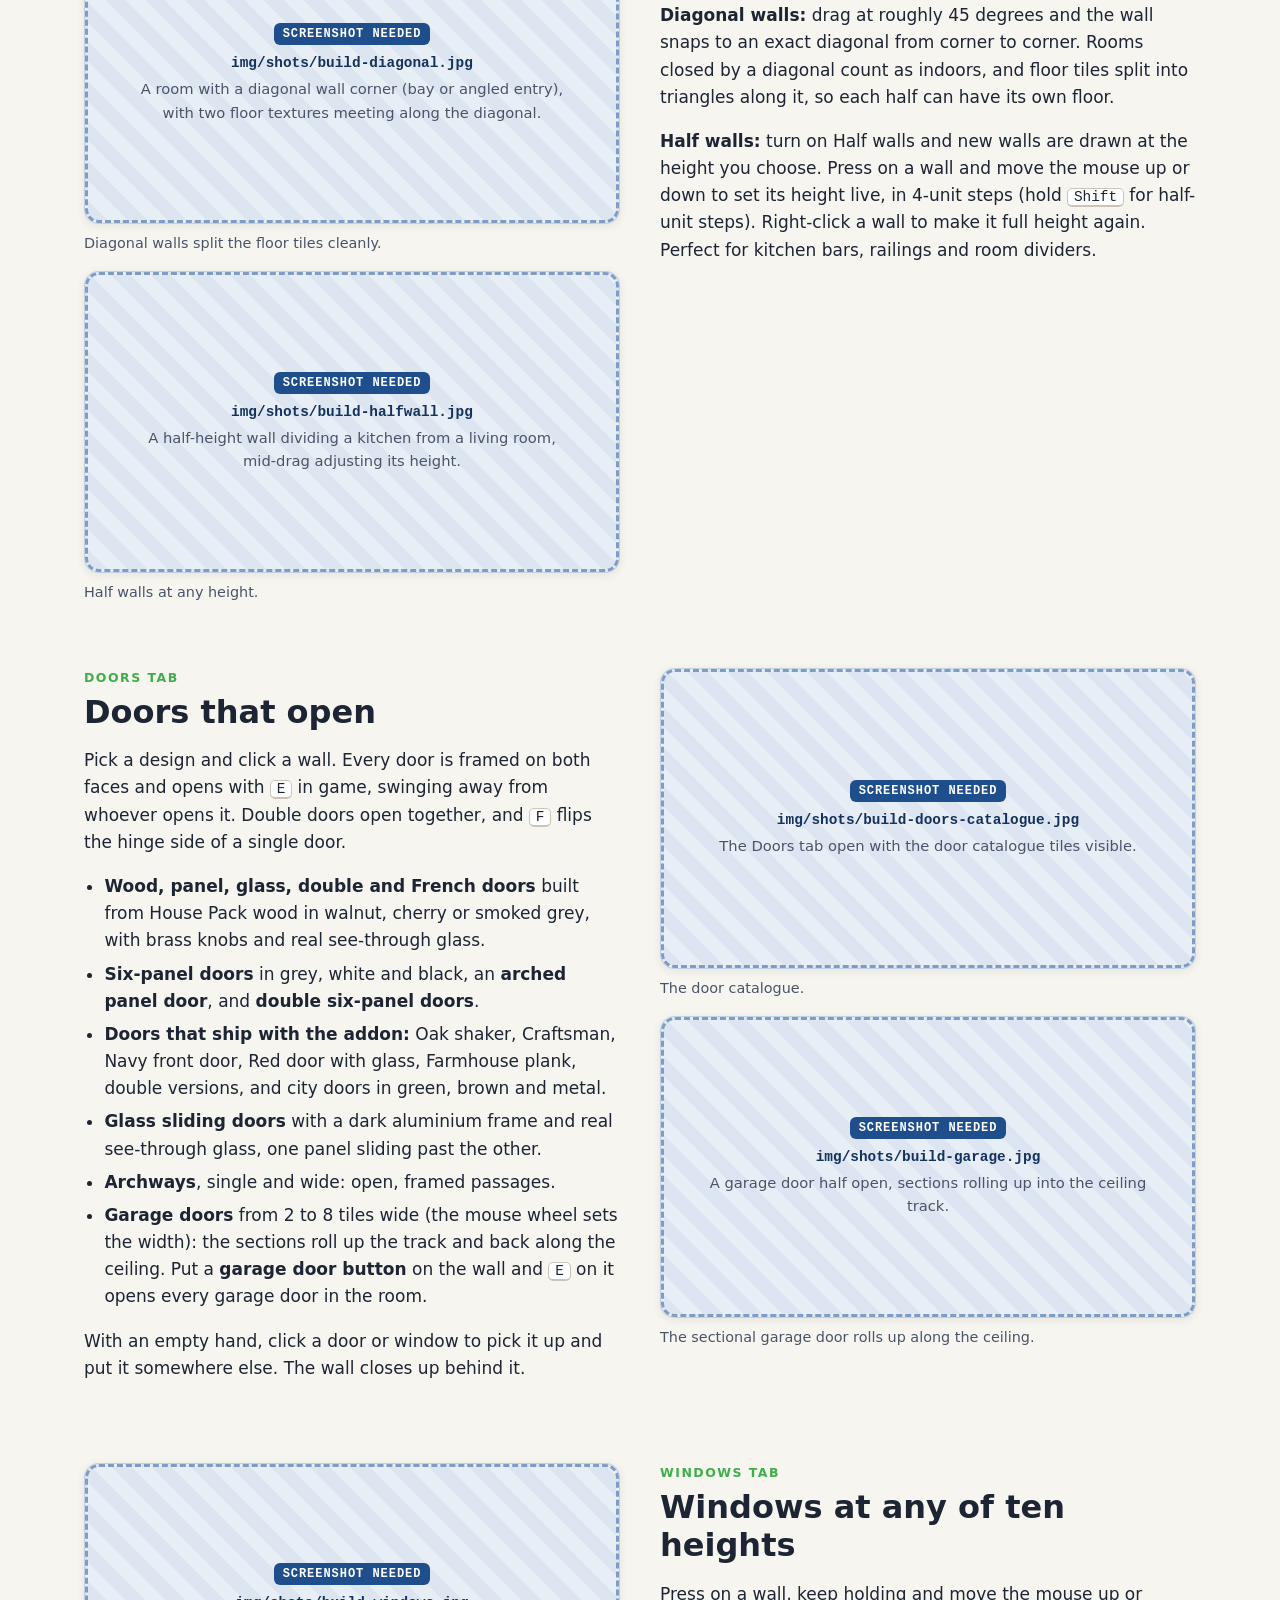
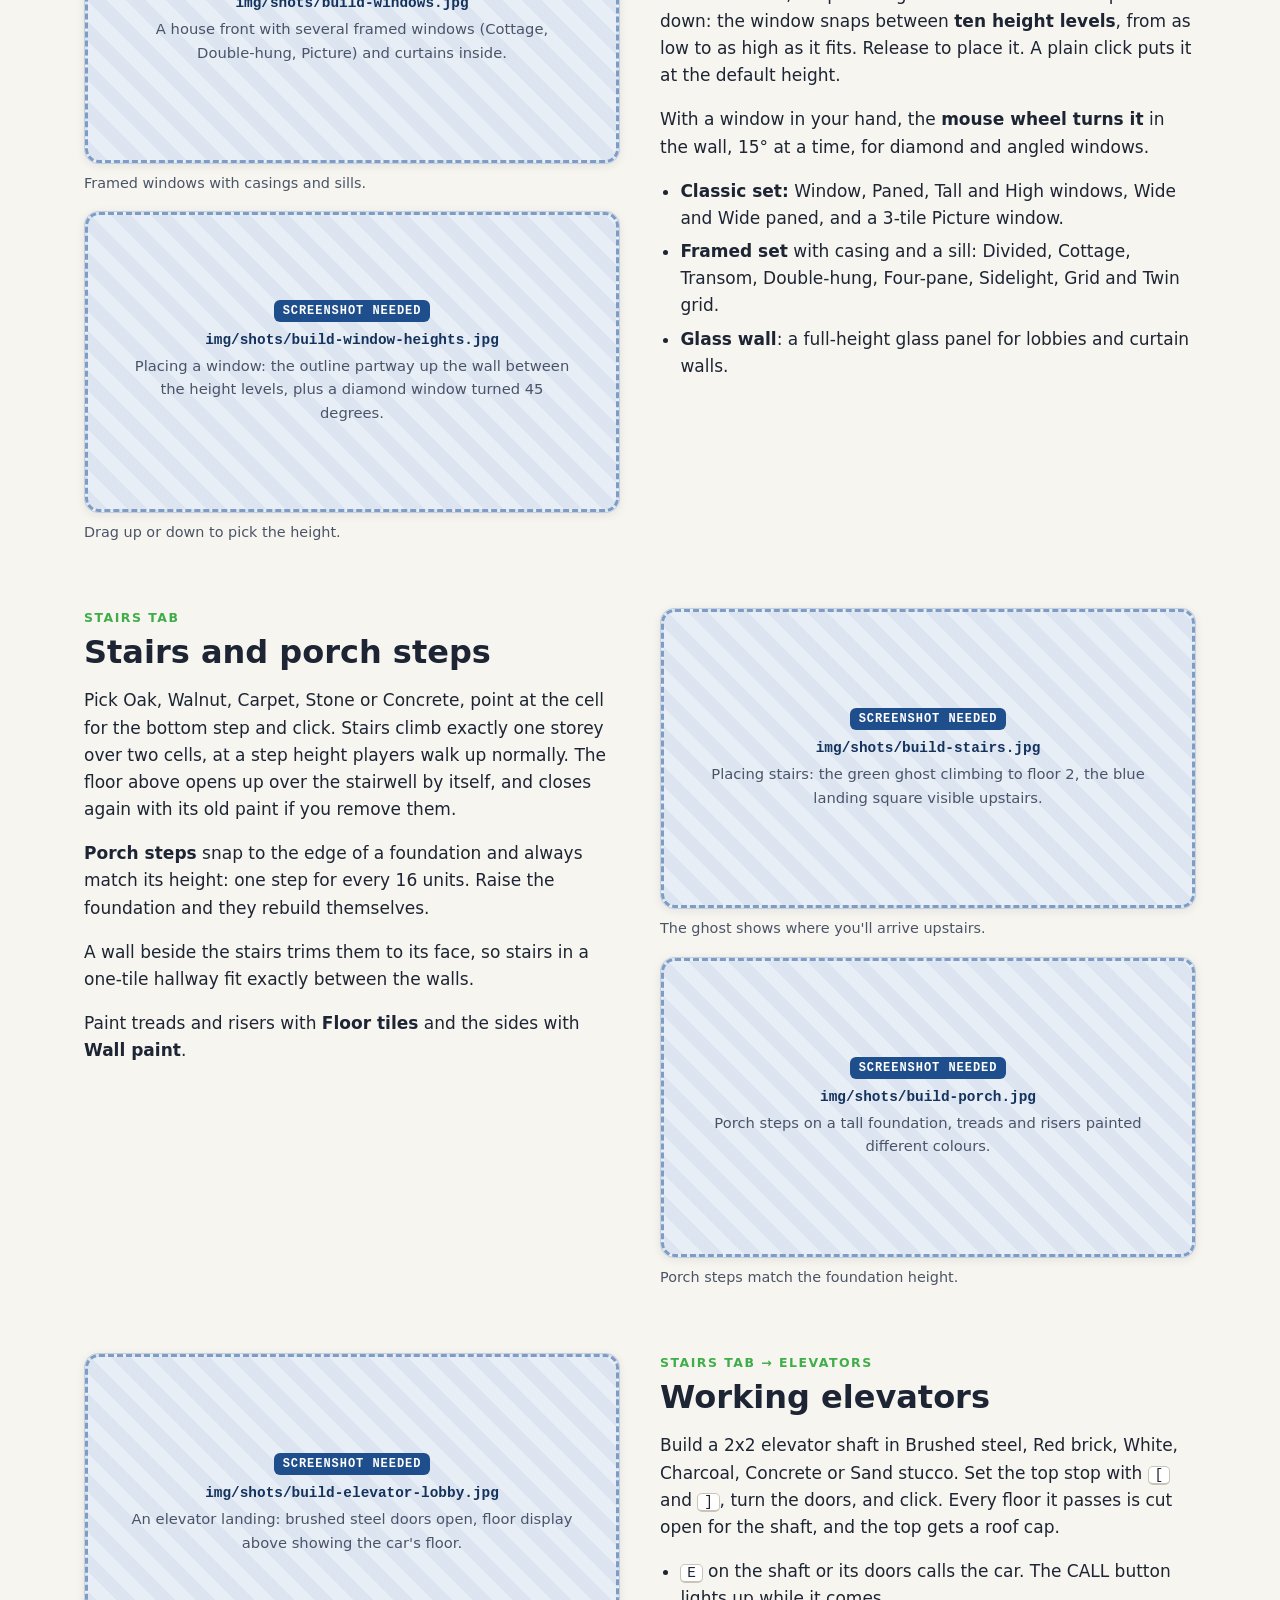
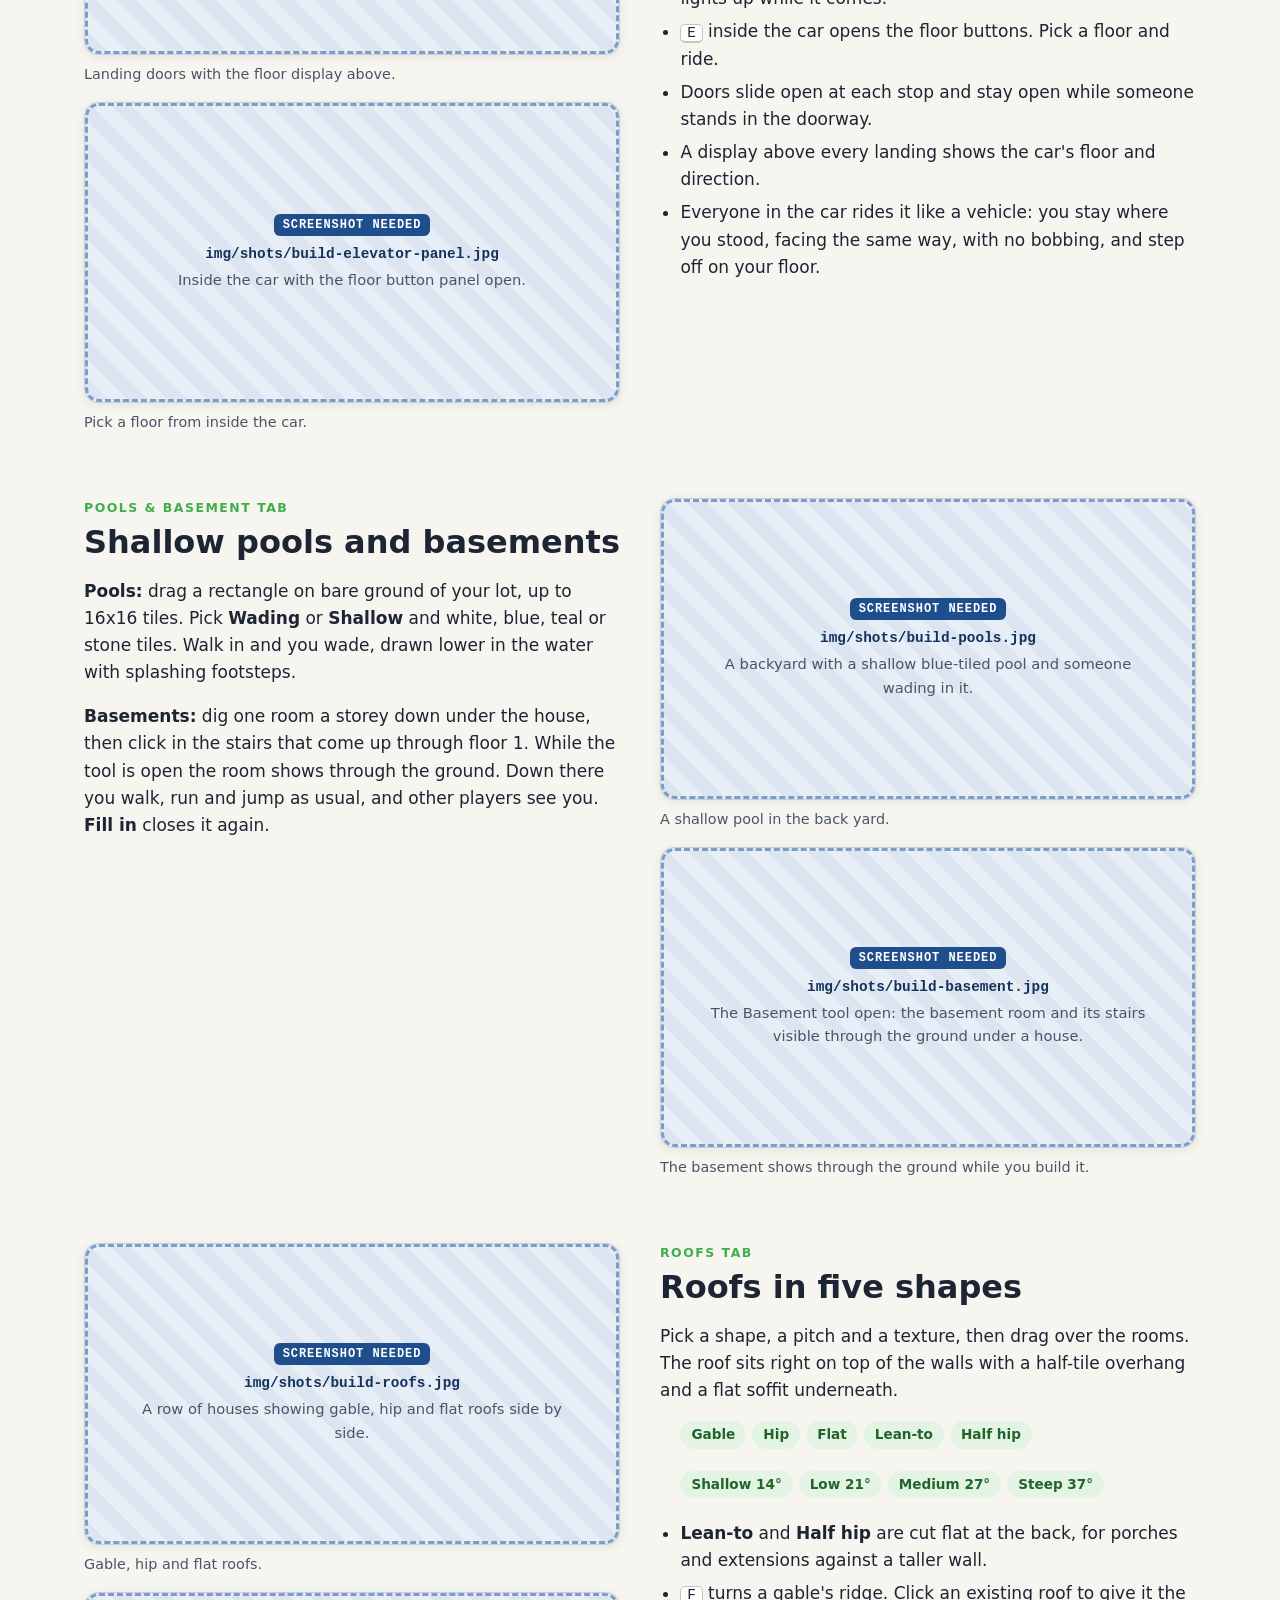
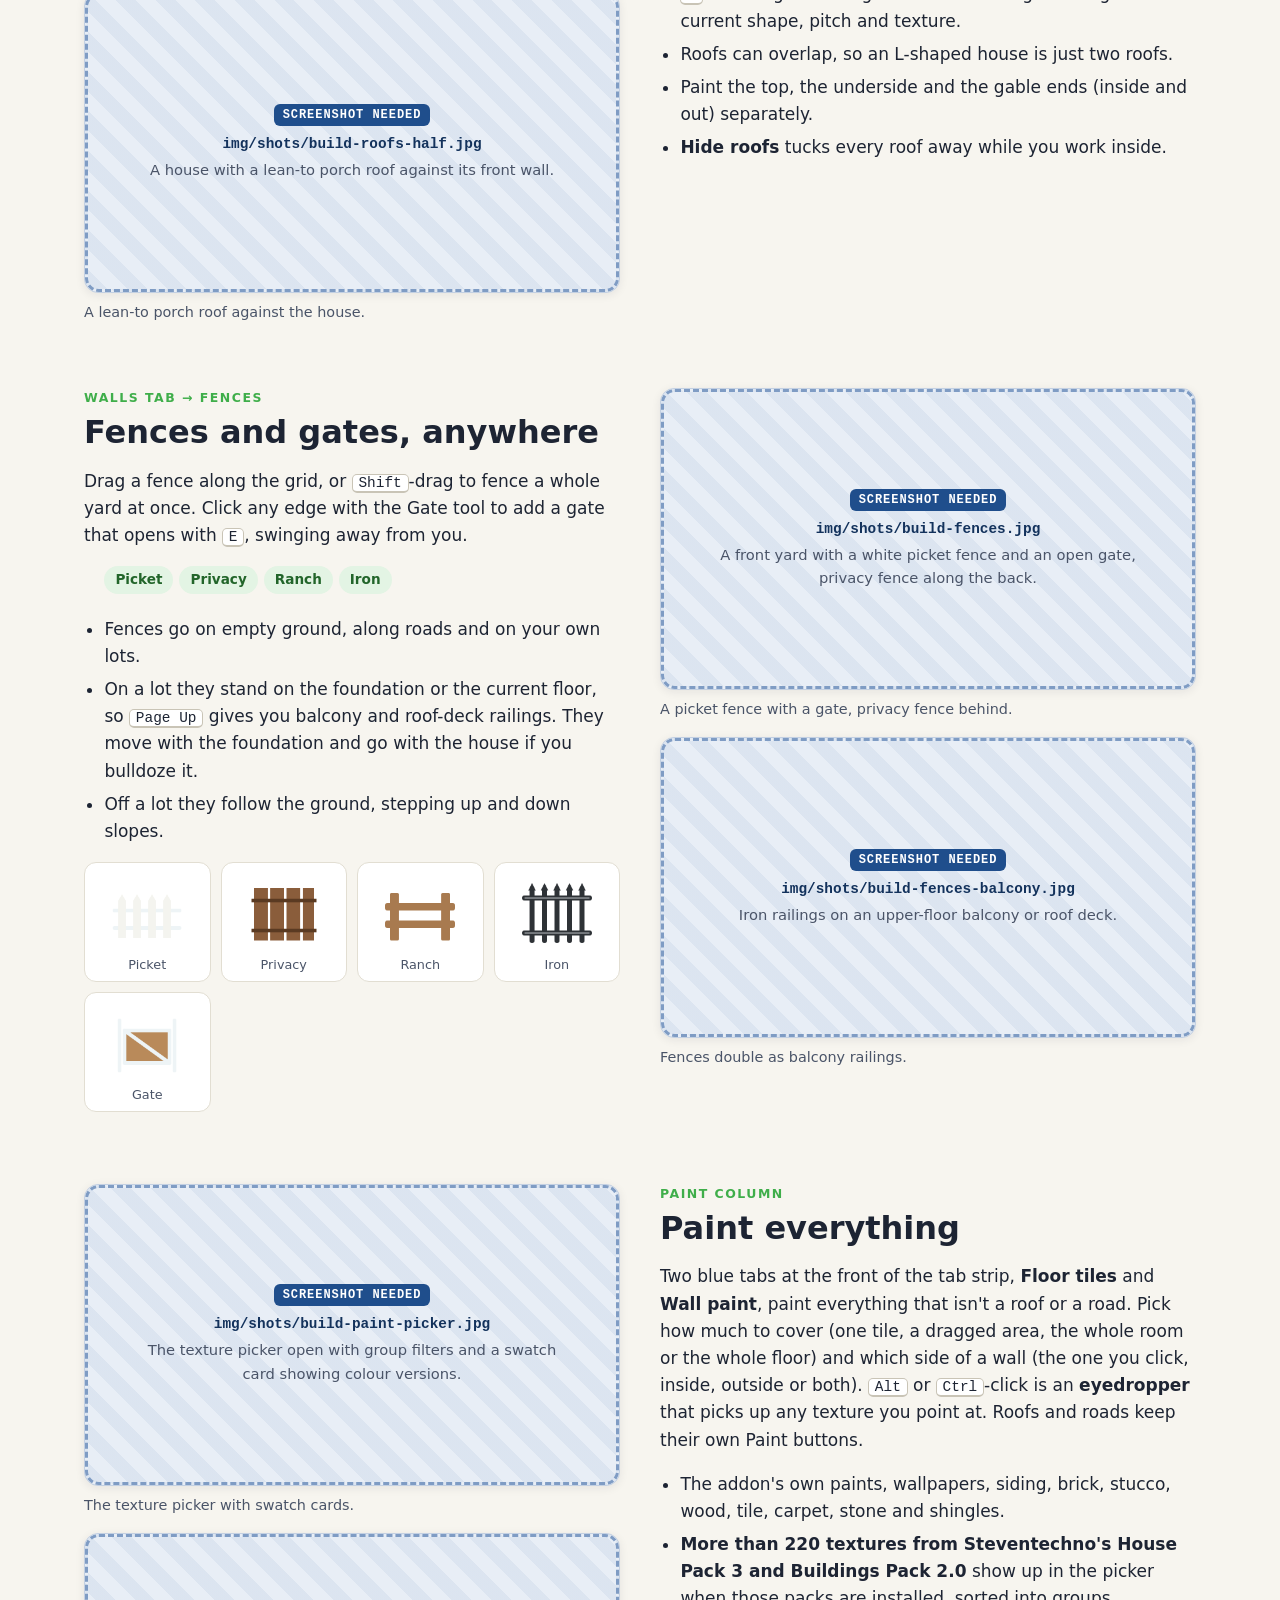
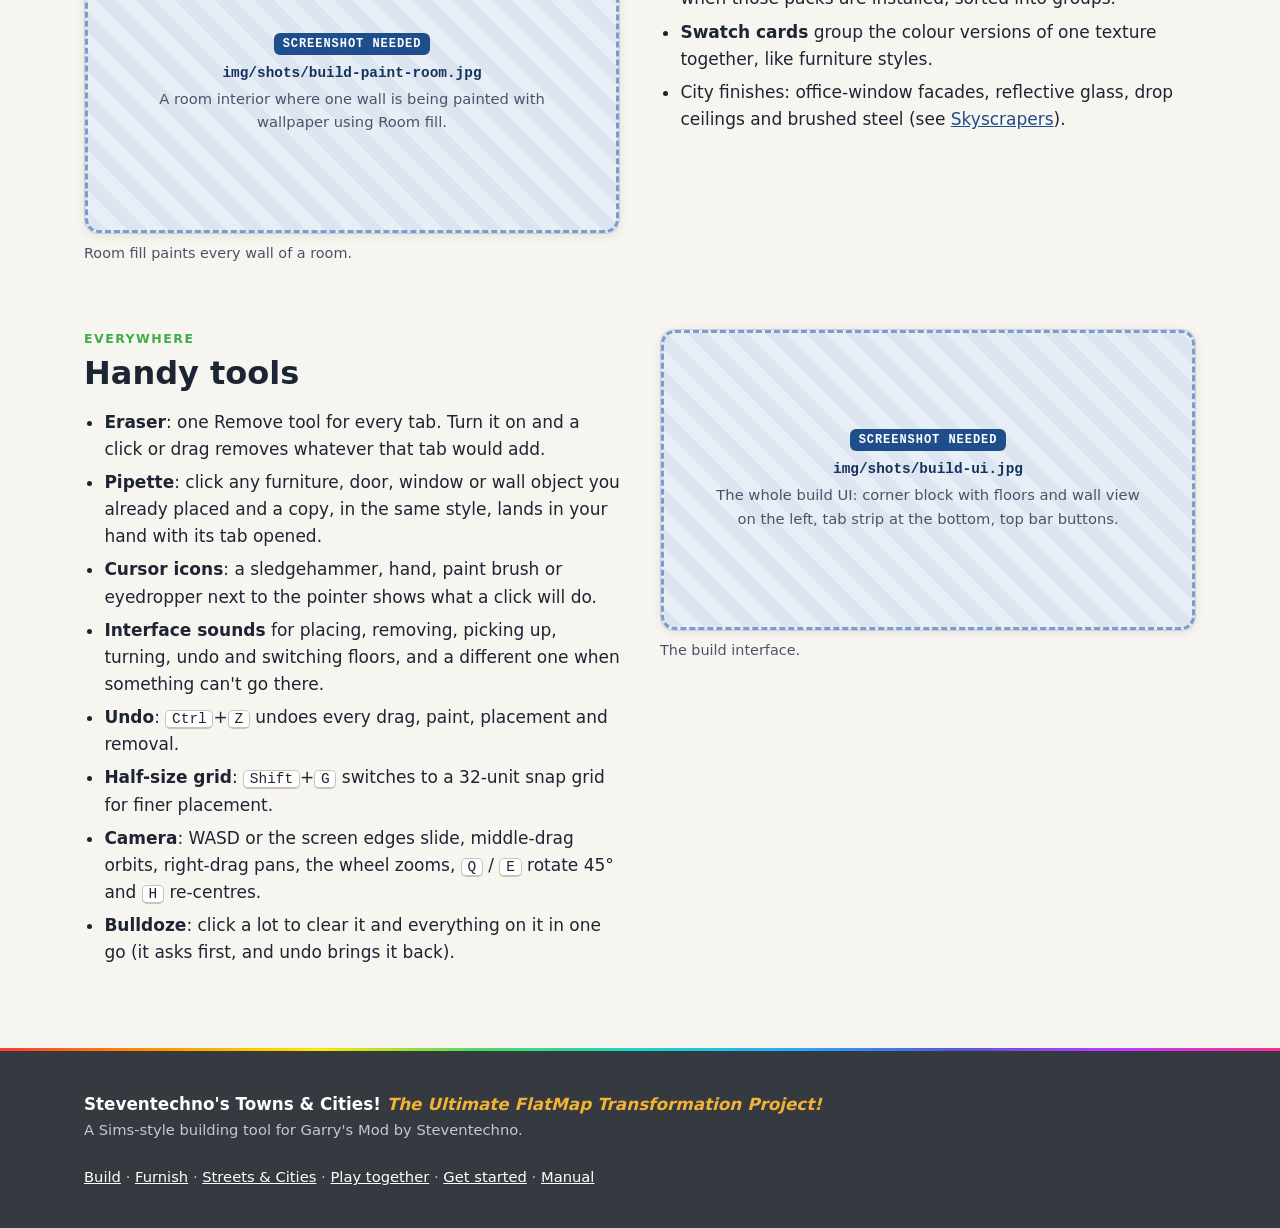
==== commit 71440afe: "Update the website and player manual to build 258 Cover pools and basements, Home and Public Furnish" ====
--- a/docs/build.html
+++ b/docs/build.html
@@ -42,6 +42,7 @@
     <a href="#windows">Windows</a>
     <a href="#stairs">Stairs</a>
     <a href="#elevators">Elevators</a>
+    <a href="#pools">Pools &amp; basements</a>
     <a href="#roofs">Roofs</a>
     <a href="#fences">Fences</a>
     <a href="#paint">Paint</a>
@@ -55,10 +56,11 @@
         <div class="text">
           <span class="eyebrow">Flooring tab</span>
           <h2>Lots and foundations</h2>
-          <p>Every house starts with a lot. Drag on empty ground to draw one anywhere from 4x4 up to 64x64 tiles, then drag outward from inside it to grow it. While the Lots tool is picked, every lot shows as a bright green grid.</p>
-          <ul>
+          <p>Every house starts with a lot. Drag on empty ground to draw one anywhere from 4x4 up to 64x64 tiles. While the Lots tool is picked, every lot shows as a bright green grid.</p>
+          <ul>
+            <li><b>Resize by the edges:</b> grab any side or corner of a lot (it lights up yellow) and drag it in or out. Anything that would be cut off shows in red first.</li>
             <li><b>Foundation</b> is optional. Pick a height from 8 to 96 units and a texture, then drag it onto the lot. Change the height and the walls, stairs and everything else on the lot move with it.</li>
-            <li><b>Foundation edges</b> take wall and floor textures, so you can face a foundation in brick or stone.</li>
+            <li><b>Foundation edges</b> take any Wall paint texture, so you can face a foundation in brick or stone.</li>
             <li><b>Shift-click</b> fills the whole foundation with a texture in one go.</li>
           </ul>
         </div>
@@ -70,14 +72,16 @@
 
       <div class="feature flip" id="floors">
         <div class="text">
-          <span class="eyebrow">Flooring tab</span>
+          <span class="eyebrow">PAINT column &rarr; Floor tiles</span>
           <h2>Floor tiles, ceilings and up to 16 floors</h2>
-          <p>Pick a texture and drag to lay floor tiles. Drag over tiles you already have to retexture them, or Shift-click to fill a whole room up to its walls. Look up at an upper floor from below and the same drag paints the ceiling instead.</p>
+          <p>Pick a texture and drag: one stroke lays new tiles on empty cells and retextures the ones already there. Shift-click fills a whole room up to its walls. Look up at an upper floor from below and the same drag paints the ceiling instead.</p>
           <ul>
             <li>Each storey sits 128 units above the last. Switch floors with the arrows on the left or <kbd>Page Up</kbd> / <kbd>Page Down</kbd>.</li>
             <li>Buildings go up to <b>8 floors</b>, and admins can raise that to <b>16</b> in Settings.</li>
             <li>Everything above the floor you're on hides while you build, so you can always see what you're doing.</li>
             <li>Upper floors can overhang the floor below by up to 2 tiles, for balconies and bay rooms.</li>
+            <li><b>Road-matching floors:</b> the roads' own asphalt, sidewalk concrete, cobblestone and dirt, so a forecourt or parking lot meets the street without a seam.</li>
+            <li><b>Coloured concrete</b> in light grey, charcoal, sand, terracotta, red, sage, slate blue and mocha for patios and plazas.</li>
             <li>Tiles merge into as few pieces as possible: a 16x16 floor is a single prop.</li>
           </ul>
         </div>
@@ -97,6 +101,7 @@
             <li><b>Corners</b> close neatly on their own, or tick <b>Corner posts</b> for white posts at every corner.</li>
             <li><b>Pillars</b>: square or round, placed on any grid corner and painted like walls. A <b>Corner cap</b> gives a single corner the white post look.</li>
             <li><b>Split line</b>: put a paint line across your outdoor walls and paint above and below it separately, for brick below and siding above.</li>
+            <li><b>Move walls</b>: grab a wall and slide it sideways. Its doors, windows, paint and pictures go with it, and the walls joined to it stretch to keep the room closed.</li>
           </ul>
         </div>
         <div class="shots">
@@ -128,9 +133,9 @@
             <li><b>Wood, panel, glass, double and French doors</b> built from House Pack wood in walnut, cherry or smoked grey, with brass knobs and real see-through glass.</li>
             <li><b>Six-panel doors</b> in grey, white and black, an <b>arched panel door</b>, and <b>double six-panel doors</b>.</li>
             <li><b>Doors that ship with the addon:</b> Oak shaker, Craftsman, Navy front door, Red door with glass, Farmhouse plank, double versions, and city doors in green, brown and metal.</li>
-            <li><b>Glass sliding doors</b> that slide one panel over the other.</li>
+            <li><b>Glass sliding doors</b> with a dark aluminium frame and real see-through glass, one panel sliding past the other.</li>
             <li><b>Archways</b>, single and wide: open, framed passages.</li>
-            <li><b>Garage door</b>, four tiles wide: its sections roll up the track and back along the ceiling.</li>
+            <li><b>Garage doors</b> from 2 to 8 tiles wide (the mouse wheel sets the width): the sections roll up the track and back along the ceiling. Put a <b>garage door button</b> on the wall and <kbd>E</kbd> on it opens every garage door in the room.</li>
           </ul>
           <p>With an empty hand, click a door or window to pick it up and put it somewhere else. The wall closes up behind it.</p>
         </div>
@@ -143,8 +148,9 @@
       <div class="feature flip" id="windows">
         <div class="text">
           <span class="eyebrow">Windows tab</span>
-          <h2>Windows at three heights</h2>
-          <p>Press on a wall, keep holding and move the mouse up or down: the window snaps between <b>Low</b>, <b>Default</b> and <b>High</b>. Release to place it. A plain click puts it at Default.</p>
+          <h2>Windows at any of ten heights</h2>
+          <p>Press on a wall, keep holding and move the mouse up or down: the window snaps between <b>ten height levels</b>, from as low to as high as it fits. Release to place it. A plain click puts it at the default height.</p>
+          <p>With a window in your hand, the <b>mouse wheel turns it</b> in the wall, 15&deg; at a time, for diamond and angled windows.</p>
           <ul>
             <li><b>Classic set:</b> Window, Paned, Tall and High windows, Wide and Wide paned, and a 3-tile Picture window.</li>
             <li><b>Framed set</b> with casing and a sill: Divided, Cottage, Transom, Double-hung, Four-pane, Sidelight, Grid and Twin grid.</li>
@@ -153,7 +159,7 @@
         </div>
         <div class="shots">
           <figure class="shot" data-shot="build-windows" data-what="A house front with several framed windows (Cottage, Double-hung, Picture) and curtains inside."><figcaption>Framed windows with casings and sills.</figcaption></figure>
-          <figure class="shot" data-shot="build-window-heights" data-what="Placing a window: the outline snapping between the Low, Default and High positions."><figcaption>Drag up or down to pick the height.</figcaption></figure>
+          <figure class="shot" data-shot="build-window-heights" data-what="Placing a window: the outline partway up the wall between the height levels, plus a diamond window turned 45 degrees."><figcaption>Drag up or down to pick the height.</figcaption></figure>
         </div>
       </div>
 
@@ -163,7 +169,8 @@
           <h2>Stairs and porch steps</h2>
           <p>Pick Oak, Walnut, Carpet, Stone or Concrete, point at the cell for the bottom step and click. Stairs climb exactly one storey over two cells, at a step height players walk up normally. The floor above opens up over the stairwell by itself, and closes again with its old paint if you remove them.</p>
           <p><b>Porch steps</b> snap to the edge of a foundation and always match its height: one step for every 16 units. Raise the foundation and they rebuild themselves.</p>
-          <p>Use the Stairs <b>Paint</b> button to paint treads, risers and sides separately.</p>
+          <p>A wall beside the stairs trims them to its face, so stairs in a one-tile hallway fit exactly between the walls.</p>
+          <p>Paint treads and risers with <b>Floor tiles</b> and the sides with <b>Wall paint</b>.</p>
         </div>
         <div class="shots">
           <figure class="shot" data-shot="build-stairs" data-what="Placing stairs: the green ghost climbing to floor 2, the blue landing square visible upstairs."><figcaption>The ghost shows where you'll arrive upstairs.</figcaption></figure>
@@ -181,7 +188,7 @@
             <li><kbd>E</kbd> inside the car opens the floor buttons. Pick a floor and ride.</li>
             <li>Doors slide open at each stop and stay open while someone stands in the doorway.</li>
             <li>A display above every landing shows the car's floor and direction.</li>
-            <li>The car really moves, so players and props in it ride along.</li>
+            <li>Everyone in the car rides it like a vehicle: you stay where you stood, facing the same way, with no bobbing, and step off on your floor.</li>
           </ul>
         </div>
         <div class="shots">
@@ -190,7 +197,20 @@
         </div>
       </div>
 
-      <div class="feature" id="roofs">
+      <div class="feature" id="pools">
+        <div class="text">
+          <span class="eyebrow">Pools &amp; Basement tab</span>
+          <h2>Shallow pools and basements</h2>
+          <p><b>Pools:</b> drag a rectangle on bare ground of your lot, up to 16x16 tiles. Pick <b>Wading</b> or <b>Shallow</b> and white, blue, teal or stone tiles. Walk in and you wade, drawn lower in the water with splashing footsteps.</p>
+          <p><b>Basements:</b> dig one room a storey down under the house, then click in the stairs that come up through floor 1. While the tool is open the room shows through the ground. Down there you walk, run and jump as usual, and other players see you. <b>Fill in</b> closes it again.</p>
+        </div>
+        <div class="shots">
+          <figure class="shot" data-shot="build-pools" data-what="A backyard with a shallow blue-tiled pool and someone wading in it."><figcaption>A shallow pool in the back yard.</figcaption></figure>
+          <figure class="shot" data-shot="build-basement" data-what="The Basement tool open: the basement room and its stairs visible through the ground under a house."><figcaption>The basement shows through the ground while you build it.</figcaption></figure>
+        </div>
+      </div>
+
+      <div class="feature flip" id="roofs">
         <div class="text">
           <span class="eyebrow">Roofs tab</span>
           <h2>Roofs in five shapes</h2>
@@ -211,7 +231,7 @@
         </div>
       </div>
 
-      <div class="feature flip" id="fences">
+      <div class="feature" id="fences">
         <div class="text">
           <span class="eyebrow">Walls tab &rarr; Fences</span>
           <h2>Fences and gates, anywhere</h2>
@@ -236,11 +256,11 @@
         </div>
       </div>
 
-      <div class="feature" id="paint">
-        <div class="text">
-          <span class="eyebrow">Paint brush</span>
+      <div class="feature flip" id="paint">
+        <div class="text">
+          <span class="eyebrow">PAINT column</span>
           <h2>Paint everything</h2>
-          <p>Floors, walls, roofs, stairs and roads all have a <b>Paint</b> button. Click to paint the tile or wall section under the brush, or use <b>Room fill</b> to paint every wall facing a room at once. <kbd>Ctrl</kbd>-click is an <b>eyedropper</b> that picks up any texture you point at.</p>
+          <p>Two blue tabs at the front of the tab strip, <b>Floor tiles</b> and <b>Wall paint</b>, paint everything that isn't a roof or a road. Pick how much to cover (one tile, a dragged area, the whole room or the whole floor) and which side of a wall (the one you click, inside, outside or both). <kbd>Alt</kbd> or <kbd>Ctrl</kbd>-click is an <b>eyedropper</b> that picks up any texture you point at. Roofs and roads keep their own Paint buttons.</p>
           <ul>
             <li>The addon's own paints, wallpapers, siding, brick, stucco, wood, tile, carpet, stone and shingles.</li>
             <li><b>More than 220 textures from Steventechno's House Pack 3 and Buildings Pack 2.0</b> show up in the picker when those packs are installed, sorted into groups.</li>
@@ -254,12 +274,15 @@
         </div>
       </div>
 
-      <div class="feature flip" id="tools">
+      <div class="feature" id="tools">
         <div class="text">
           <span class="eyebrow">Everywhere</span>
           <h2>Handy tools</h2>
           <ul>
             <li><b>Eraser</b>: one Remove tool for every tab. Turn it on and a click or drag removes whatever that tab would add.</li>
+            <li><b>Pipette</b>: click any furniture, door, window or wall object you already placed and a copy, in the same style, lands in your hand with its tab opened.</li>
+            <li><b>Cursor icons</b>: a sledgehammer, hand, paint brush or eyedropper next to the pointer shows what a click will do.</li>
+            <li><b>Interface sounds</b> for placing, removing, picking up, turning, undo and switching floors, and a different one when something can't go there.</li>
             <li><b>Undo</b>: <kbd>Ctrl</kbd>+<kbd>Z</kbd> undoes every drag, paint, placement and removal.</li>
             <li><b>Half-size grid</b>: <kbd>Shift</kbd>+<kbd>G</kbd> switches to a 32-unit snap grid for finer placement.</li>
             <li><b>Camera</b>: WASD or the screen edges slide, middle-drag orbits, right-drag pans, the wheel zooms, <kbd>Q</kbd> / <kbd>E</kbd> rotate 45&deg; and <kbd>H</kbd> re-centres.</li>
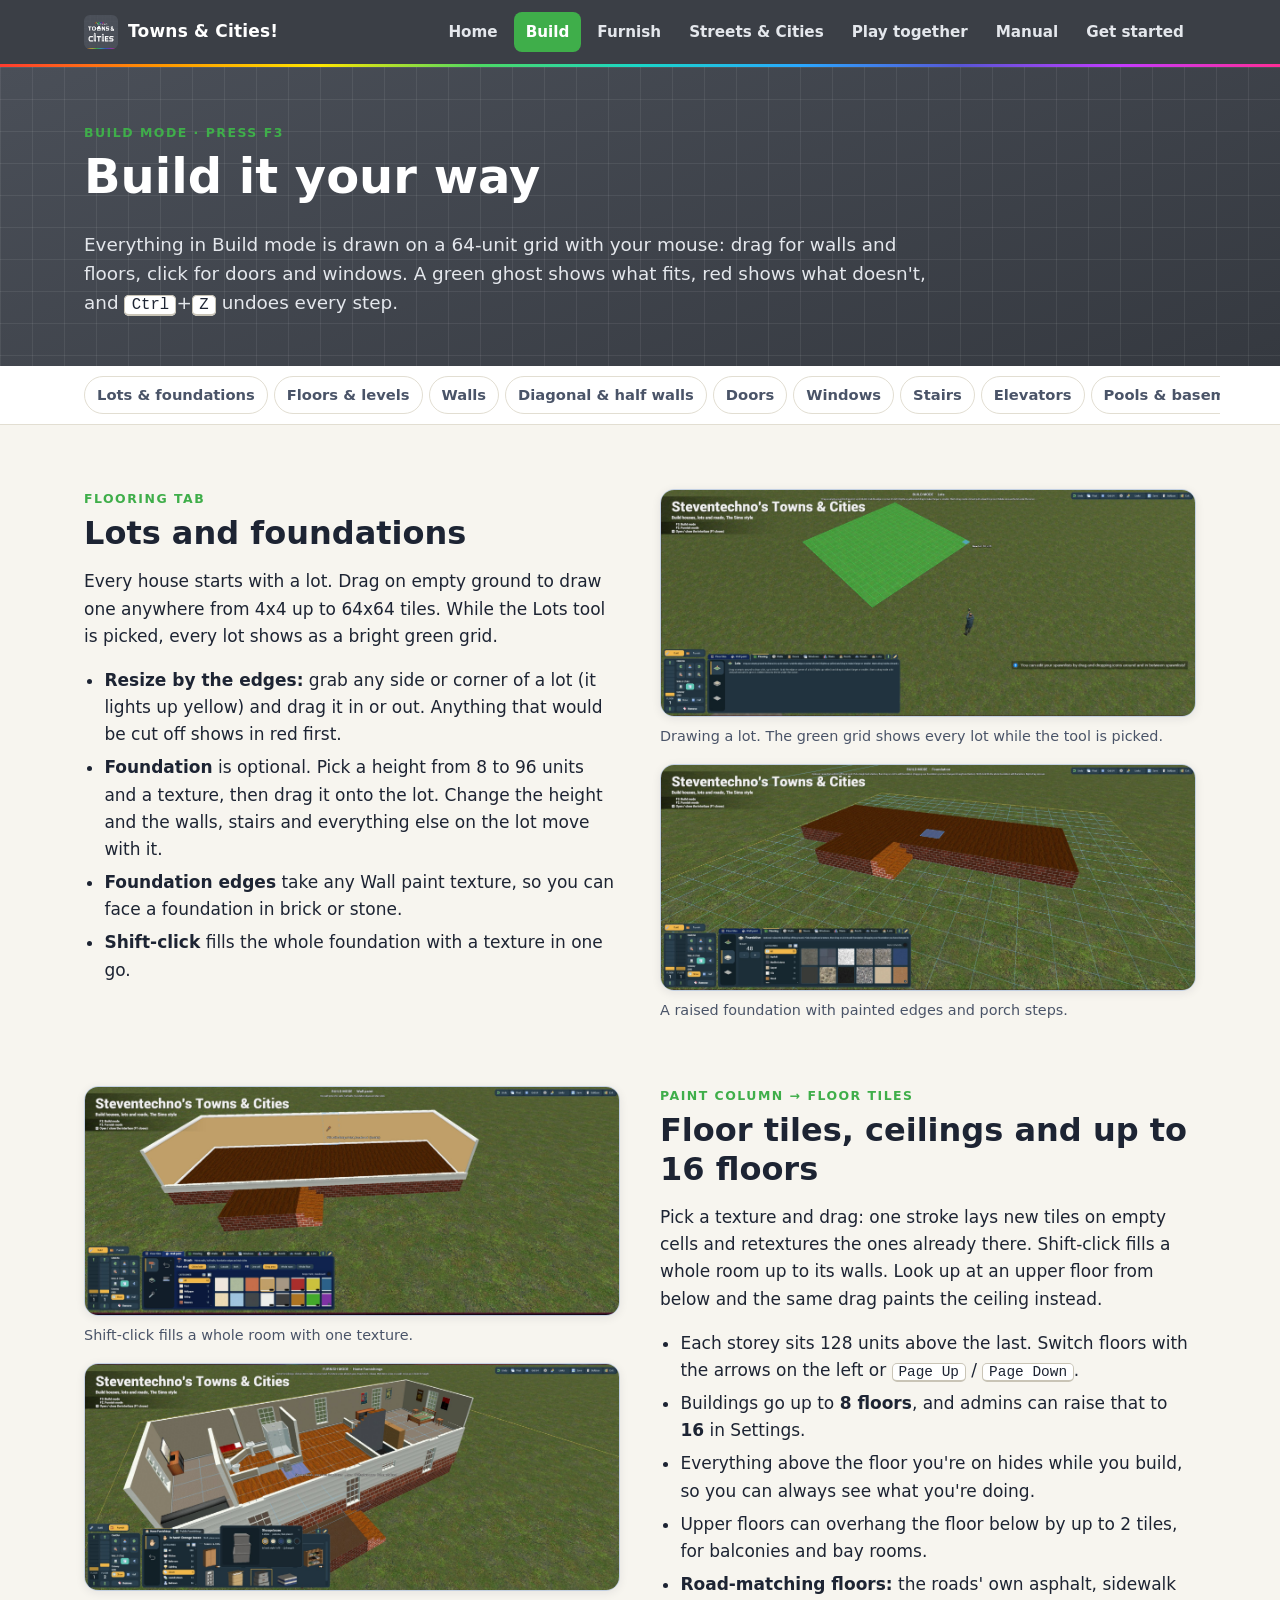
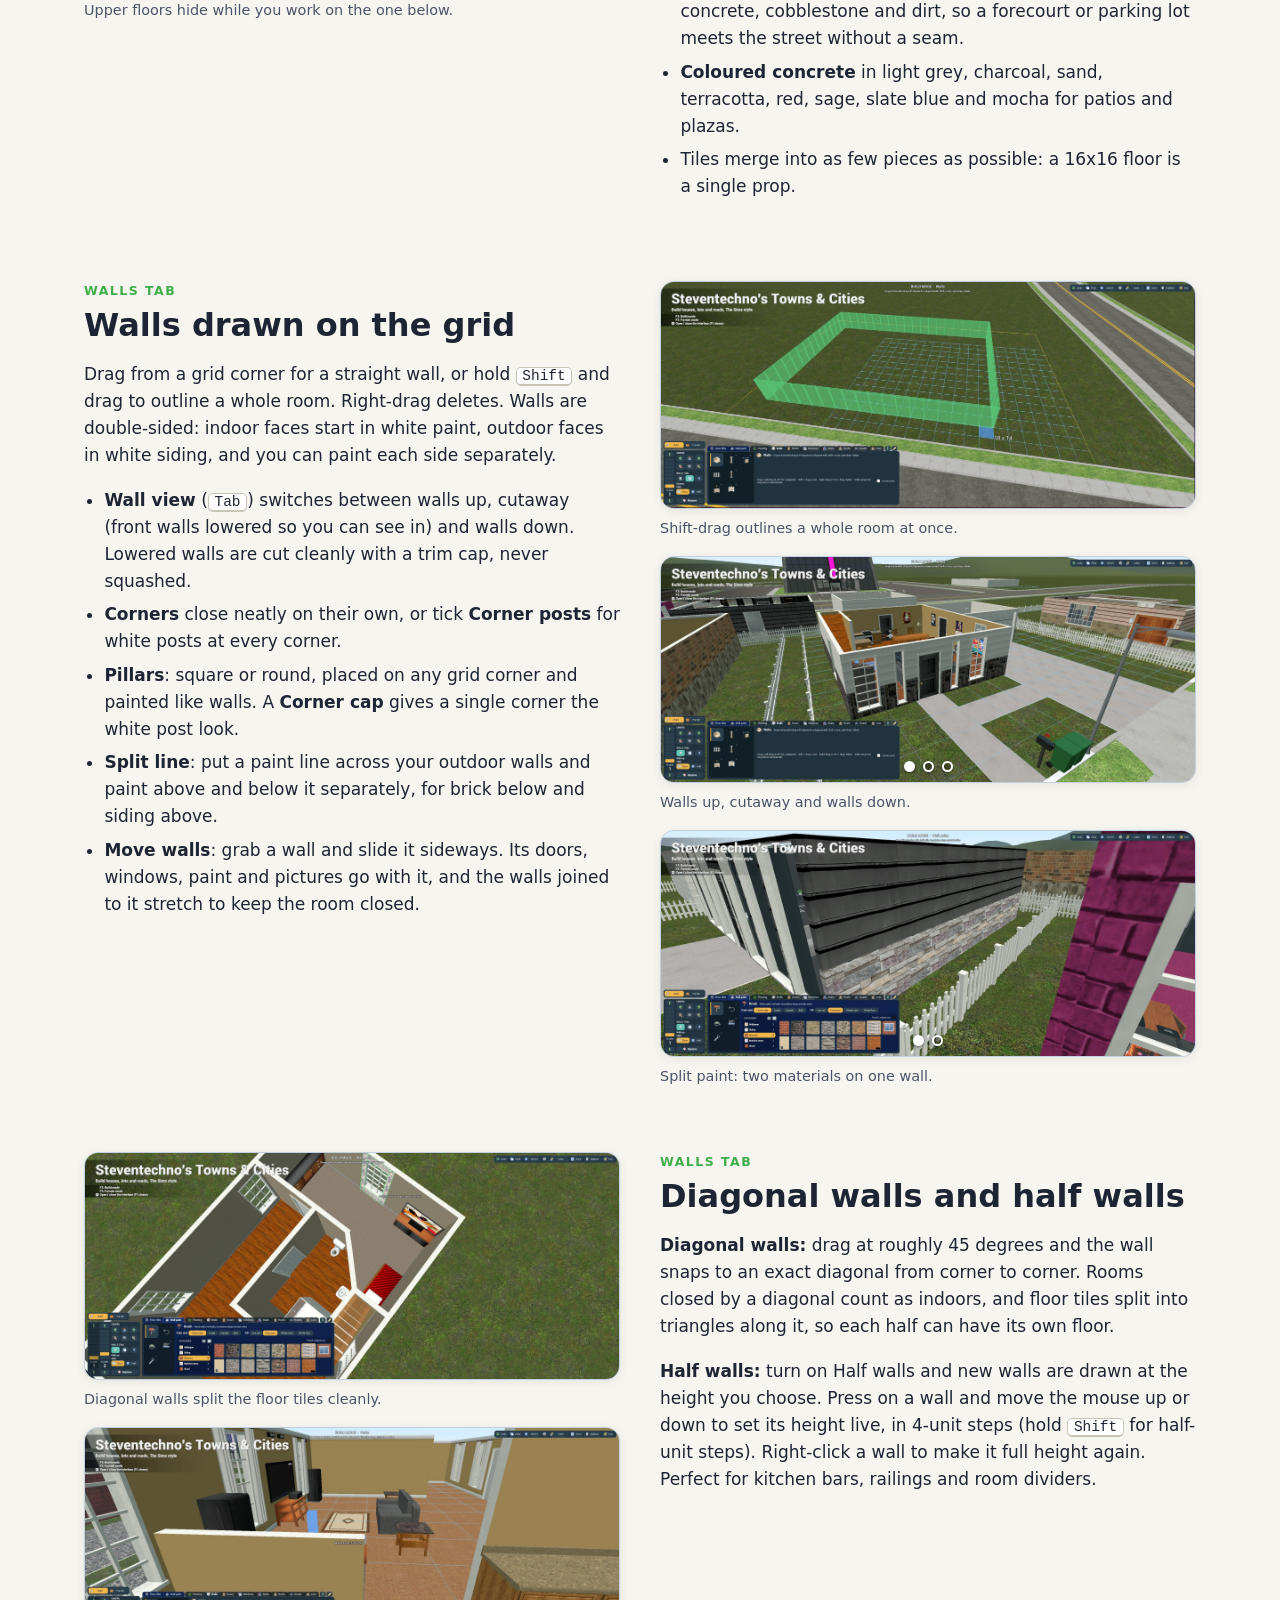
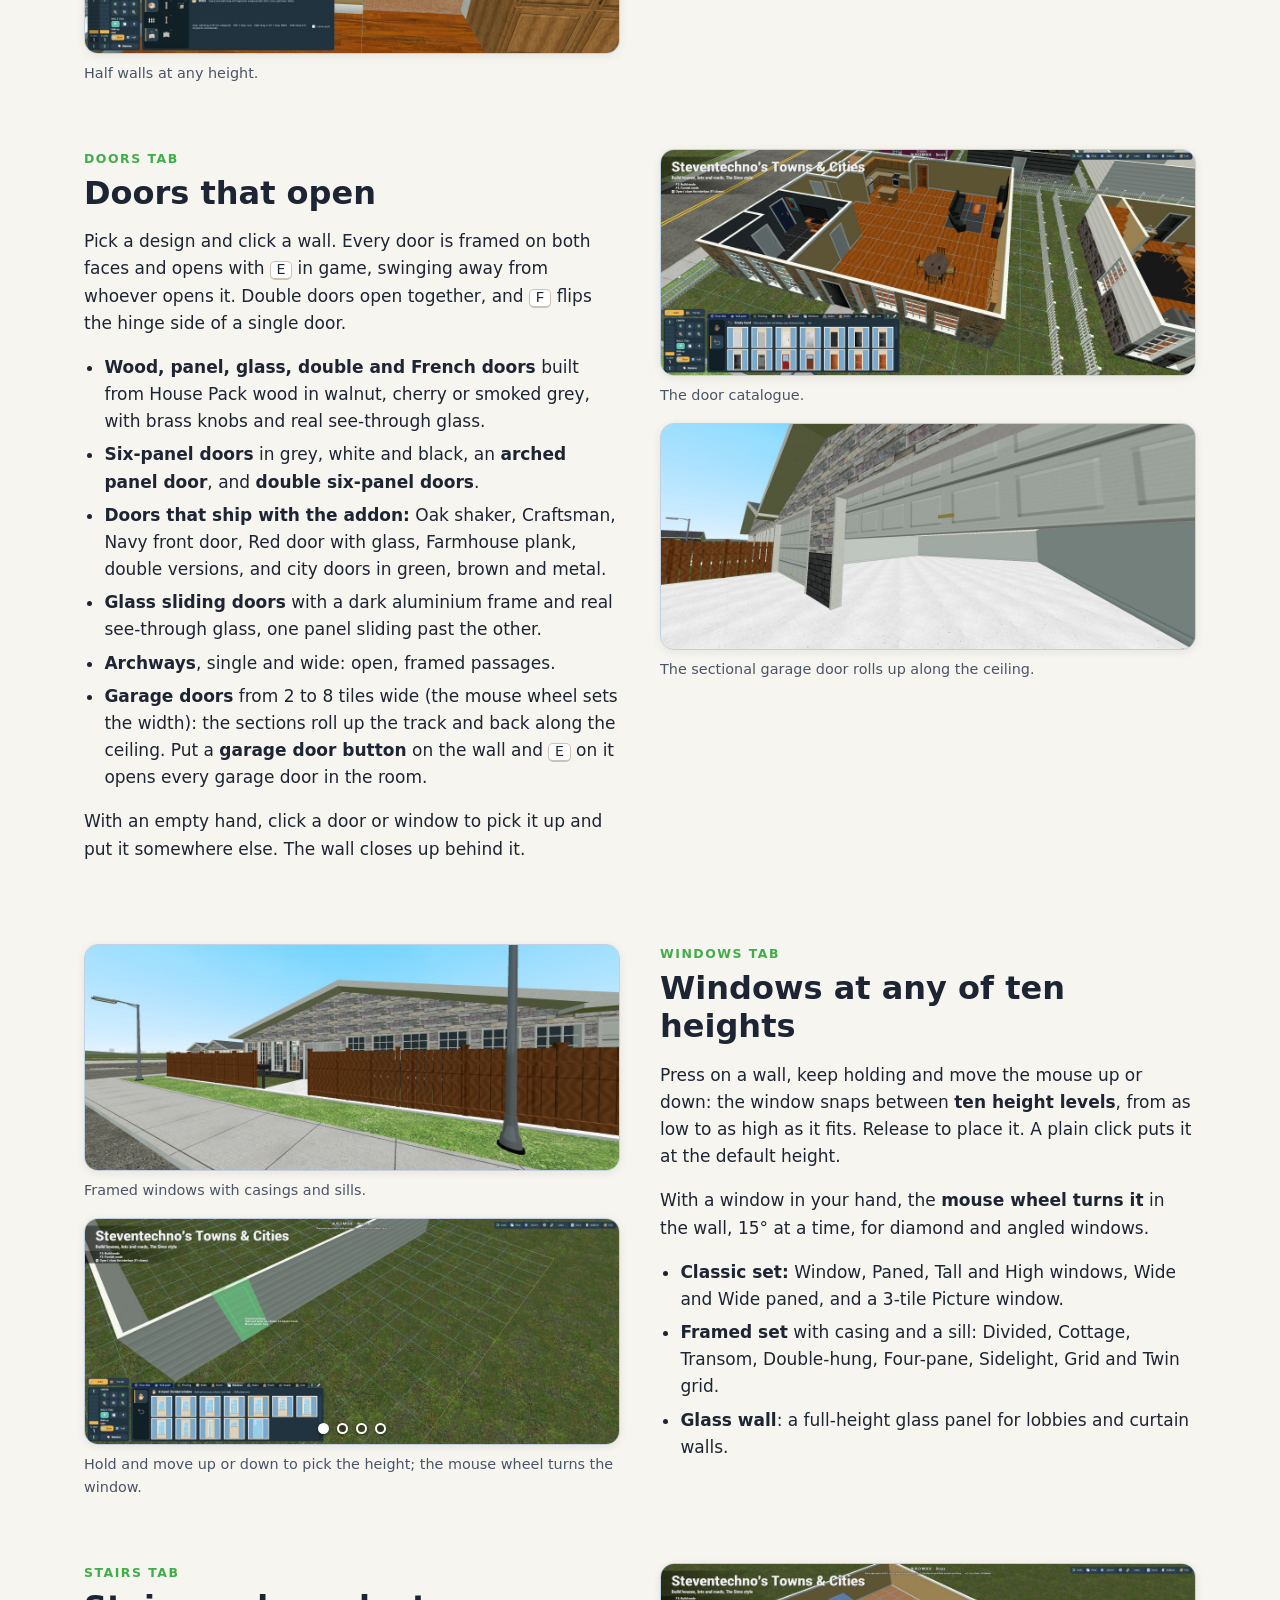
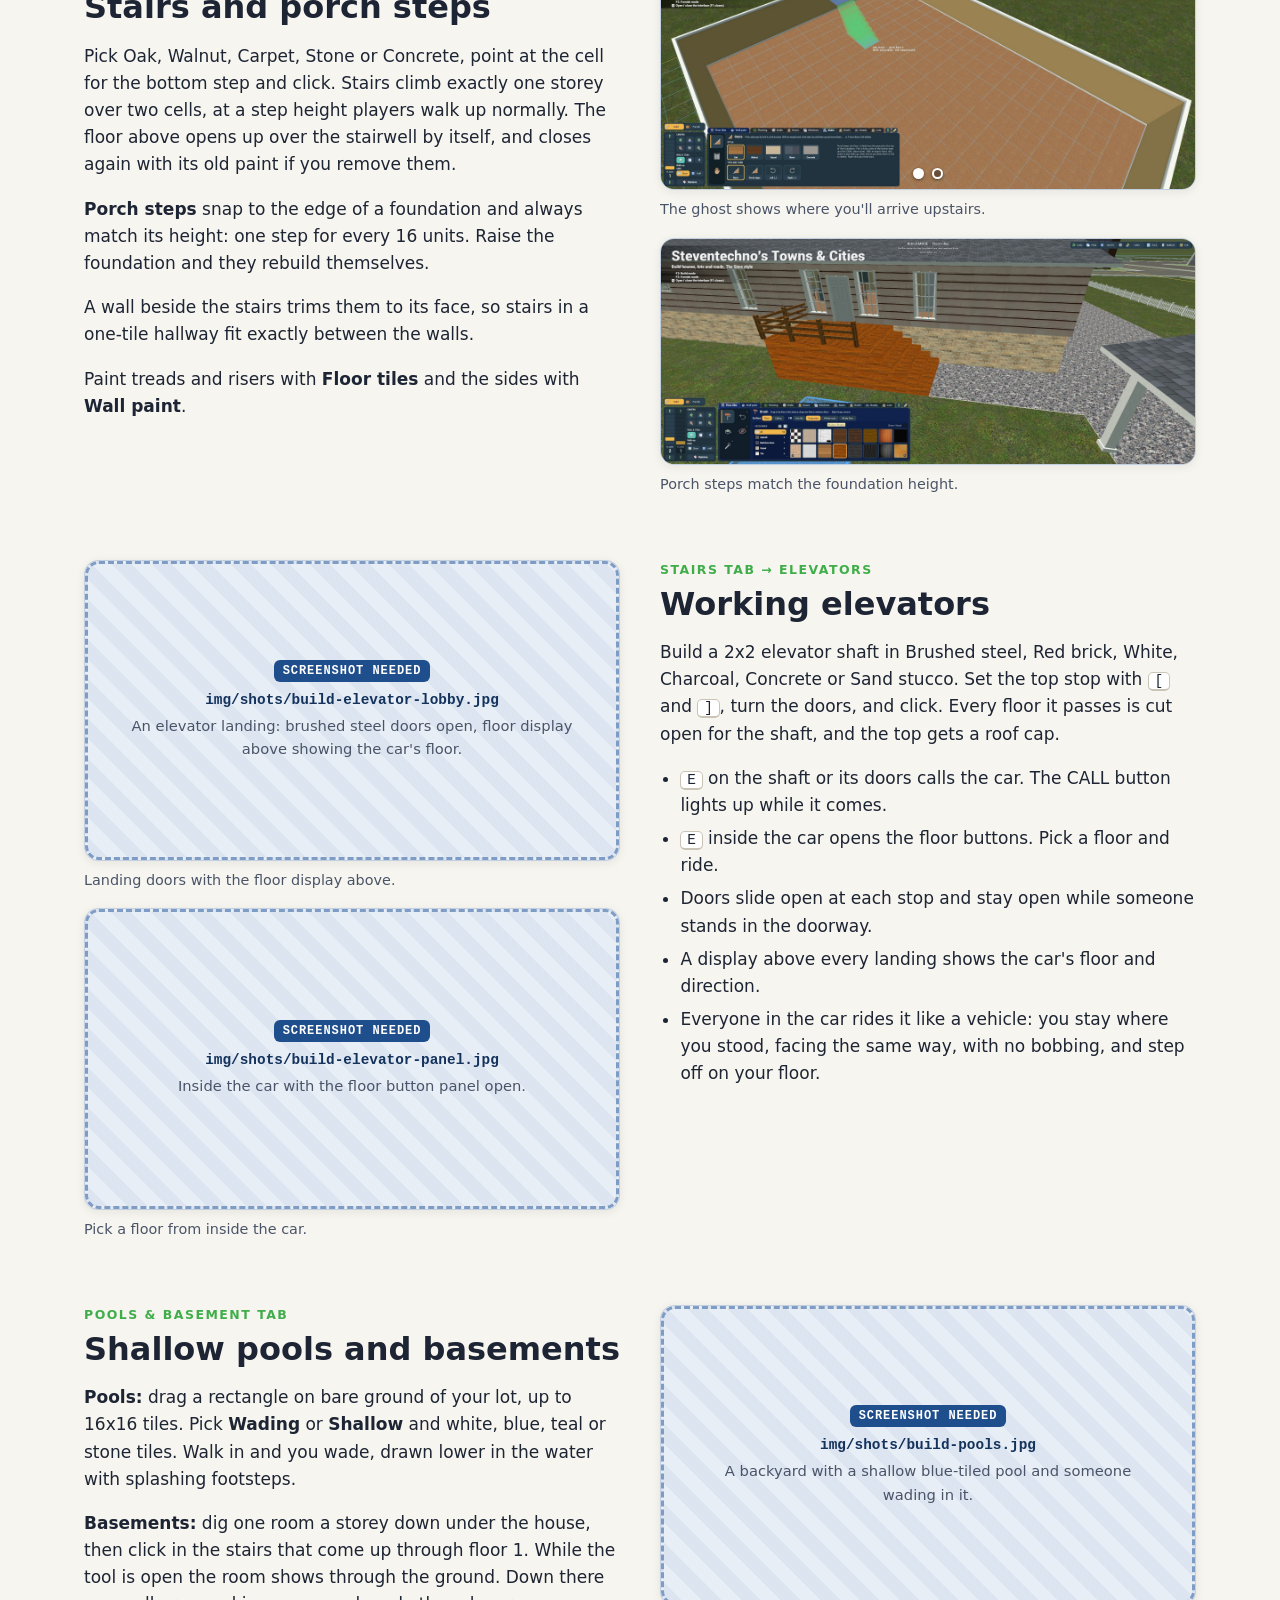
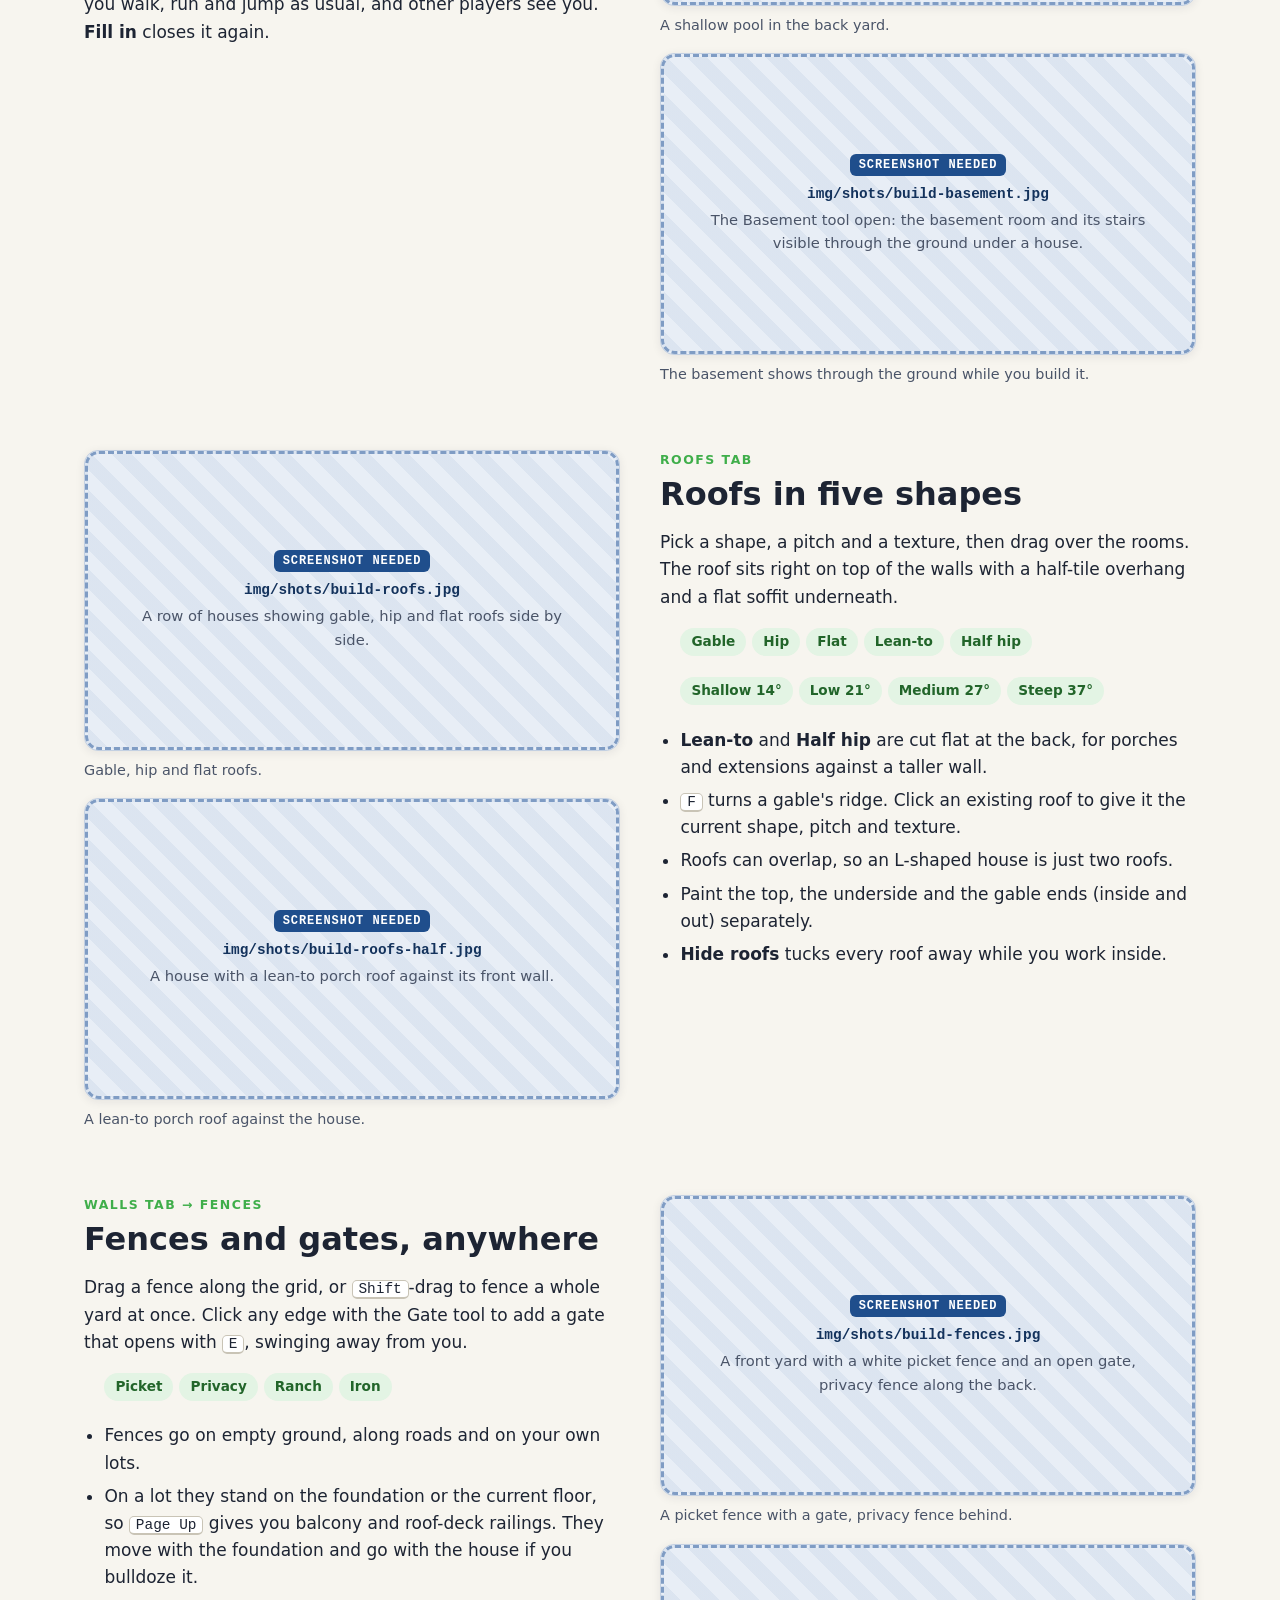
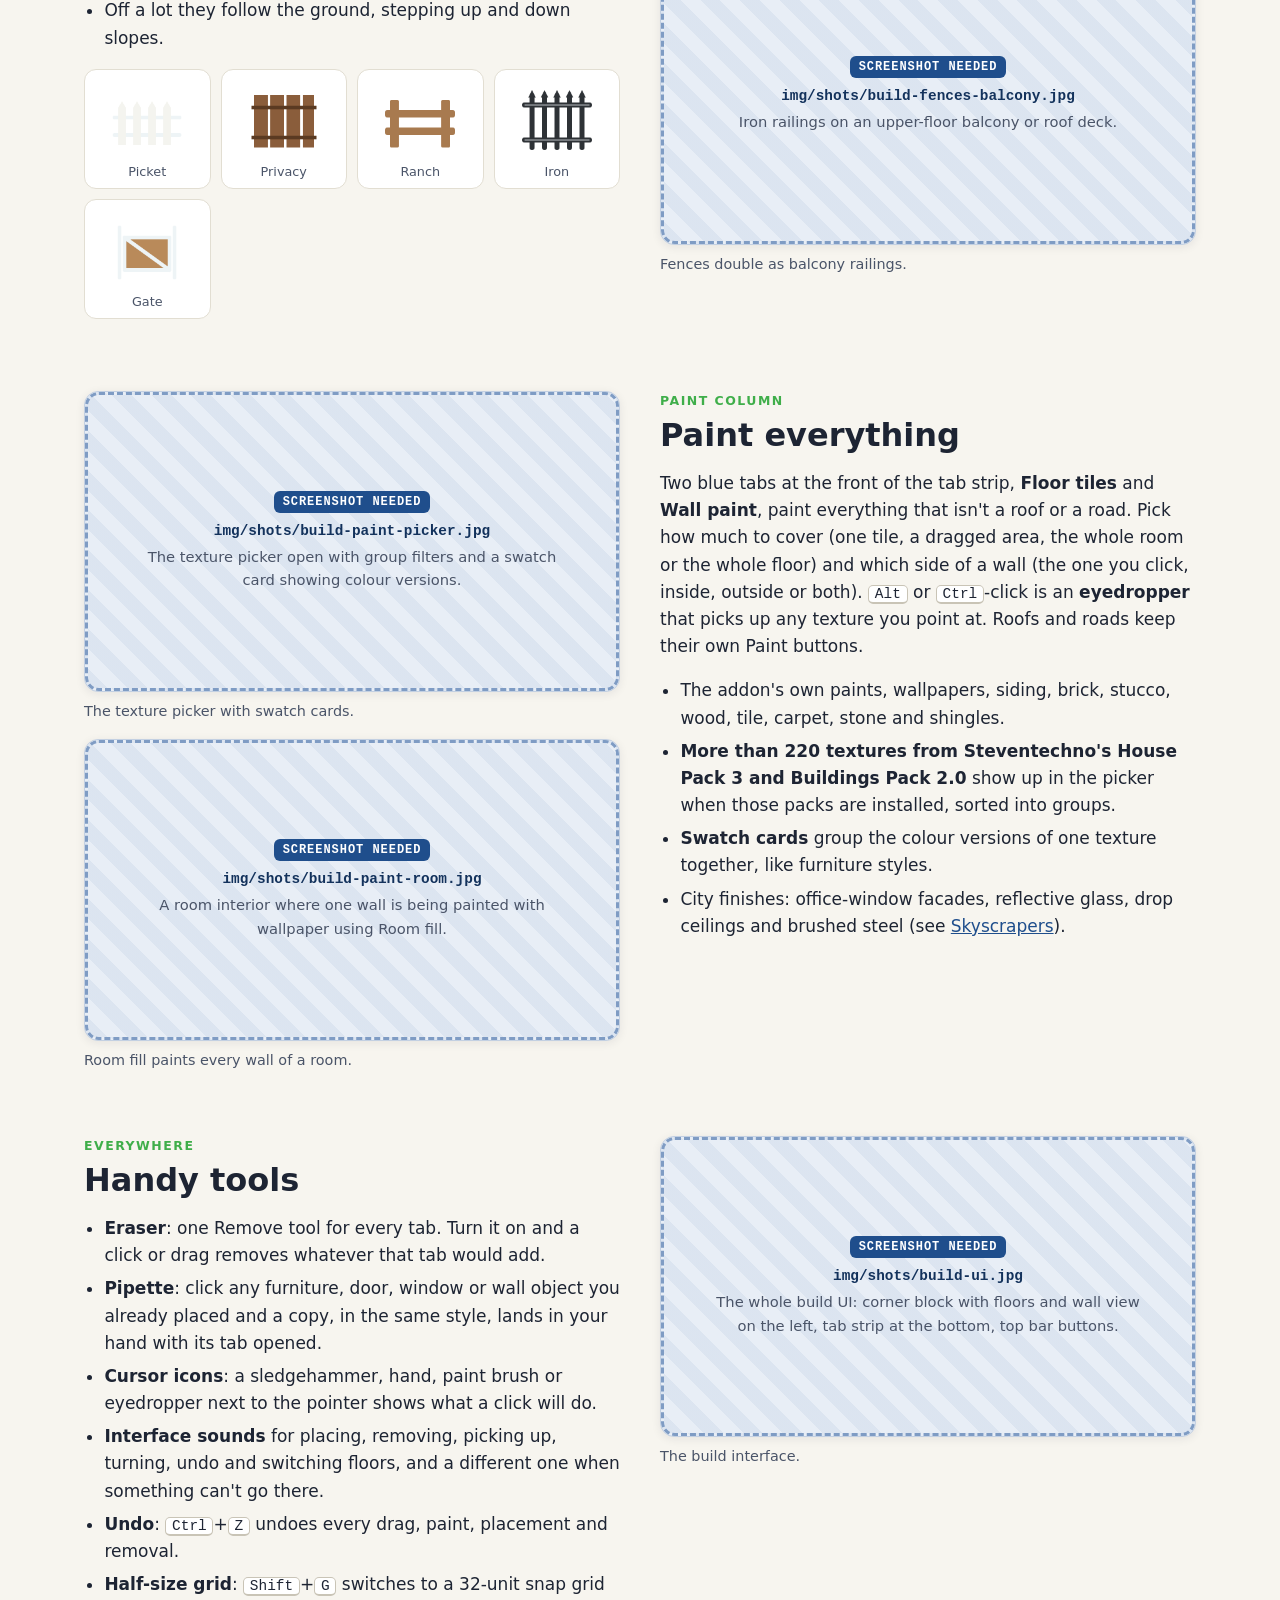
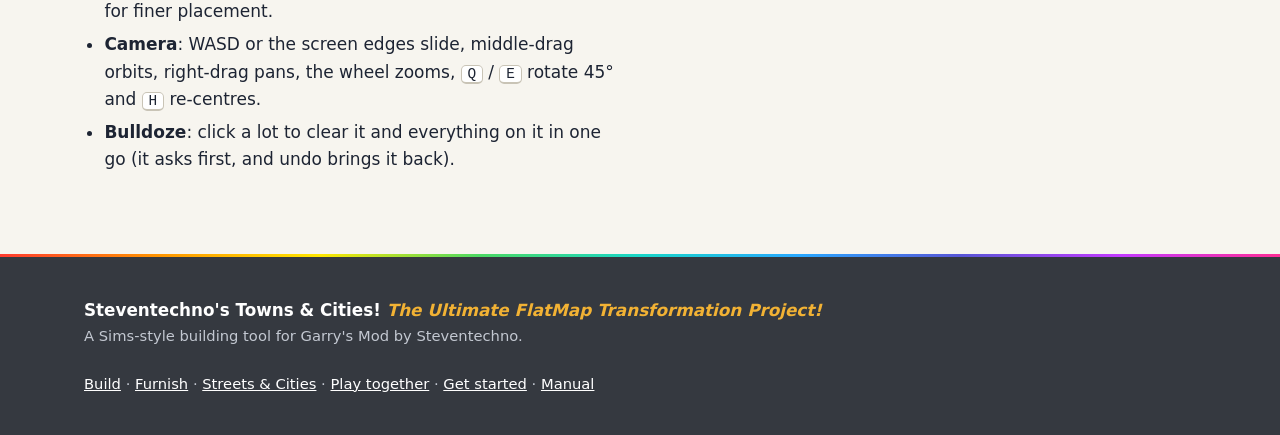
==== commit 5492f5e7: "Add the Build page screenshots, with slide shows for multi-frame shots Fifteen Build slots are fille" ====
--- a/docs/build.html
+++ b/docs/build.html
@@ -159,7 +159,7 @@
         </div>
         <div class="shots">
           <figure class="shot" data-shot="build-windows" data-what="A house front with several framed windows (Cottage, Double-hung, Picture) and curtains inside."><figcaption>Framed windows with casings and sills.</figcaption></figure>
-          <figure class="shot" data-shot="build-window-heights" data-what="Placing a window: the outline partway up the wall between the height levels, plus a diamond window turned 45 degrees."><figcaption>Drag up or down to pick the height.</figcaption></figure>
+          <figure class="shot" data-shot="build-window-heights" data-what="Placing a window: the outline partway up the wall between the height levels, plus a diamond window turned 45 degrees."><figcaption>Hold and move up or down to pick the height; the mouse wheel turns the window.</figcaption></figure>
         </div>
       </div>
 
--- a/docs/css/site.css
+++ b/docs/css/site.css
@@ -193,6 +193,17 @@
   box-shadow: var(--shadow);
 }
 .shot .frame img { width: 100%; height: 100%; object-fit: cover; }
+/* a real screenshot shows whole, at its own shape (ultrawide shots aren't cropped) */
+.shot.loaded .frame { aspect-ratio: auto; }
+.shot.loaded .frame img { height: auto; }
+/* slide shows: frames stack and cross-fade; the first sets the height */
+.shot.slides .frame img { transition: opacity .6s ease; }
+.shot.slides .frame img:not(:first-child) { position: absolute; inset: 0; }
+.shot.slides .frame img:not(.on) { opacity: 0; }
+.shot .dots { position: absolute; left: 0; right: 0; bottom: 10px; display: flex; justify-content: center; gap: 8px; }
+.shot .dots button { width: 11px; height: 11px; padding: 0; border-radius: 50%; border: 2px solid #fff; background: rgba(0,0,0,.35); cursor: pointer; box-shadow: 0 1px 3px rgba(0,0,0,.5); }
+.shot .dots button.on { background: #fff; }
+@media (prefers-reduced-motion: reduce) { .shot.slides .frame img { transition: none; } }
 .shot .ph {
   position: absolute; inset: 0;
   display: flex; flex-direction: column; justify-content: center; align-items: center; text-align: center;
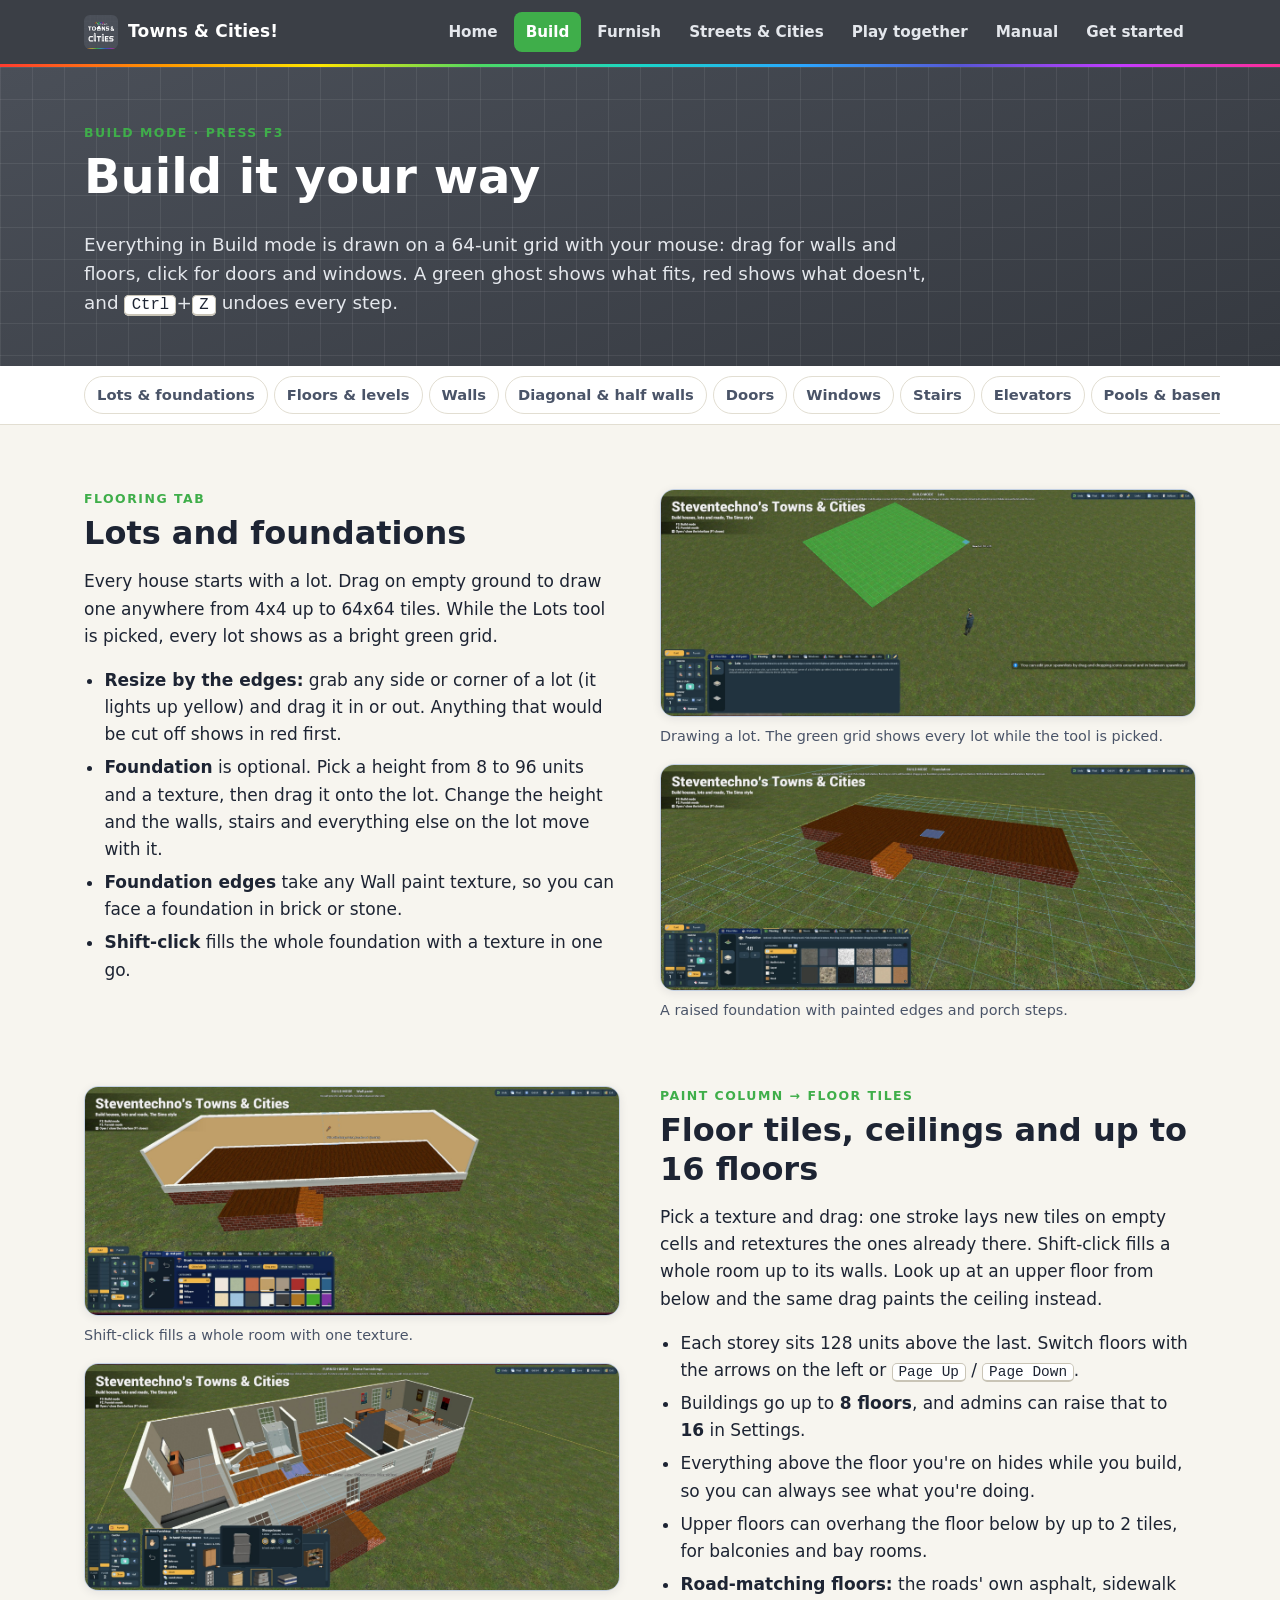
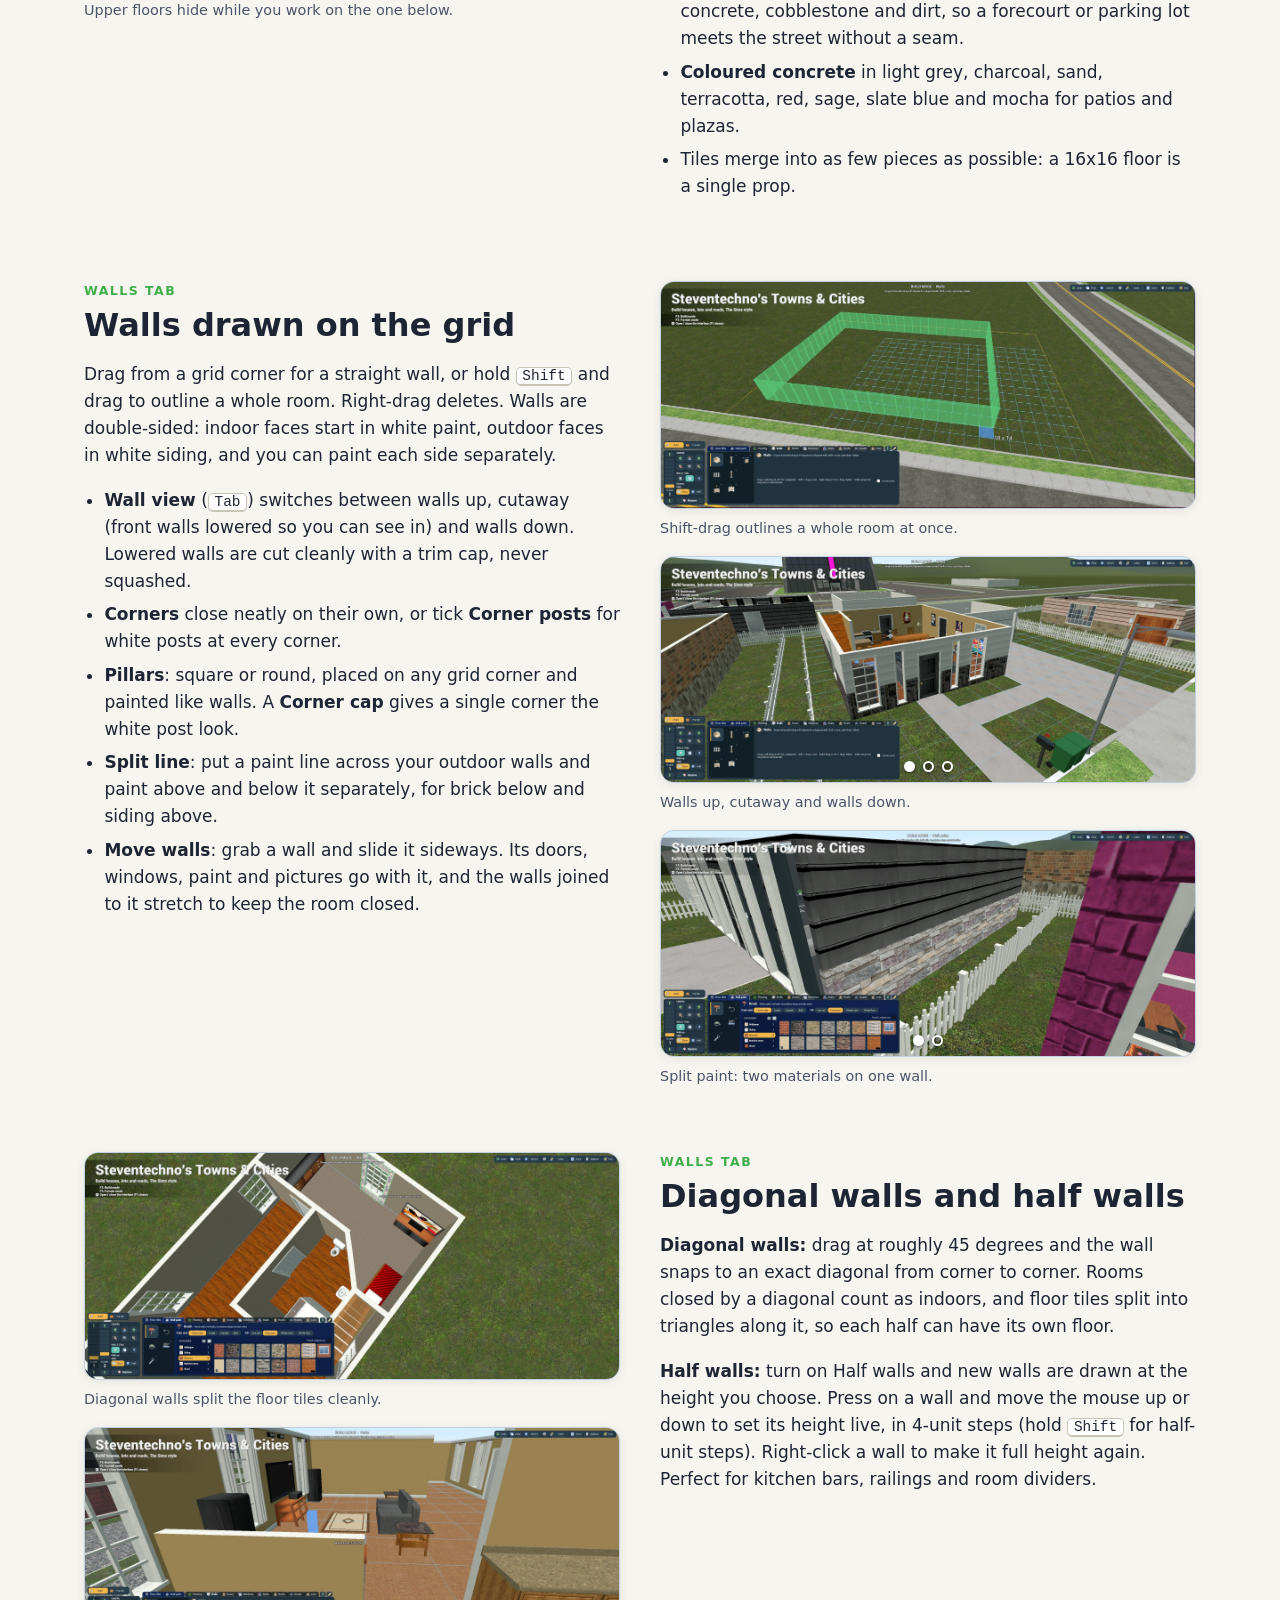
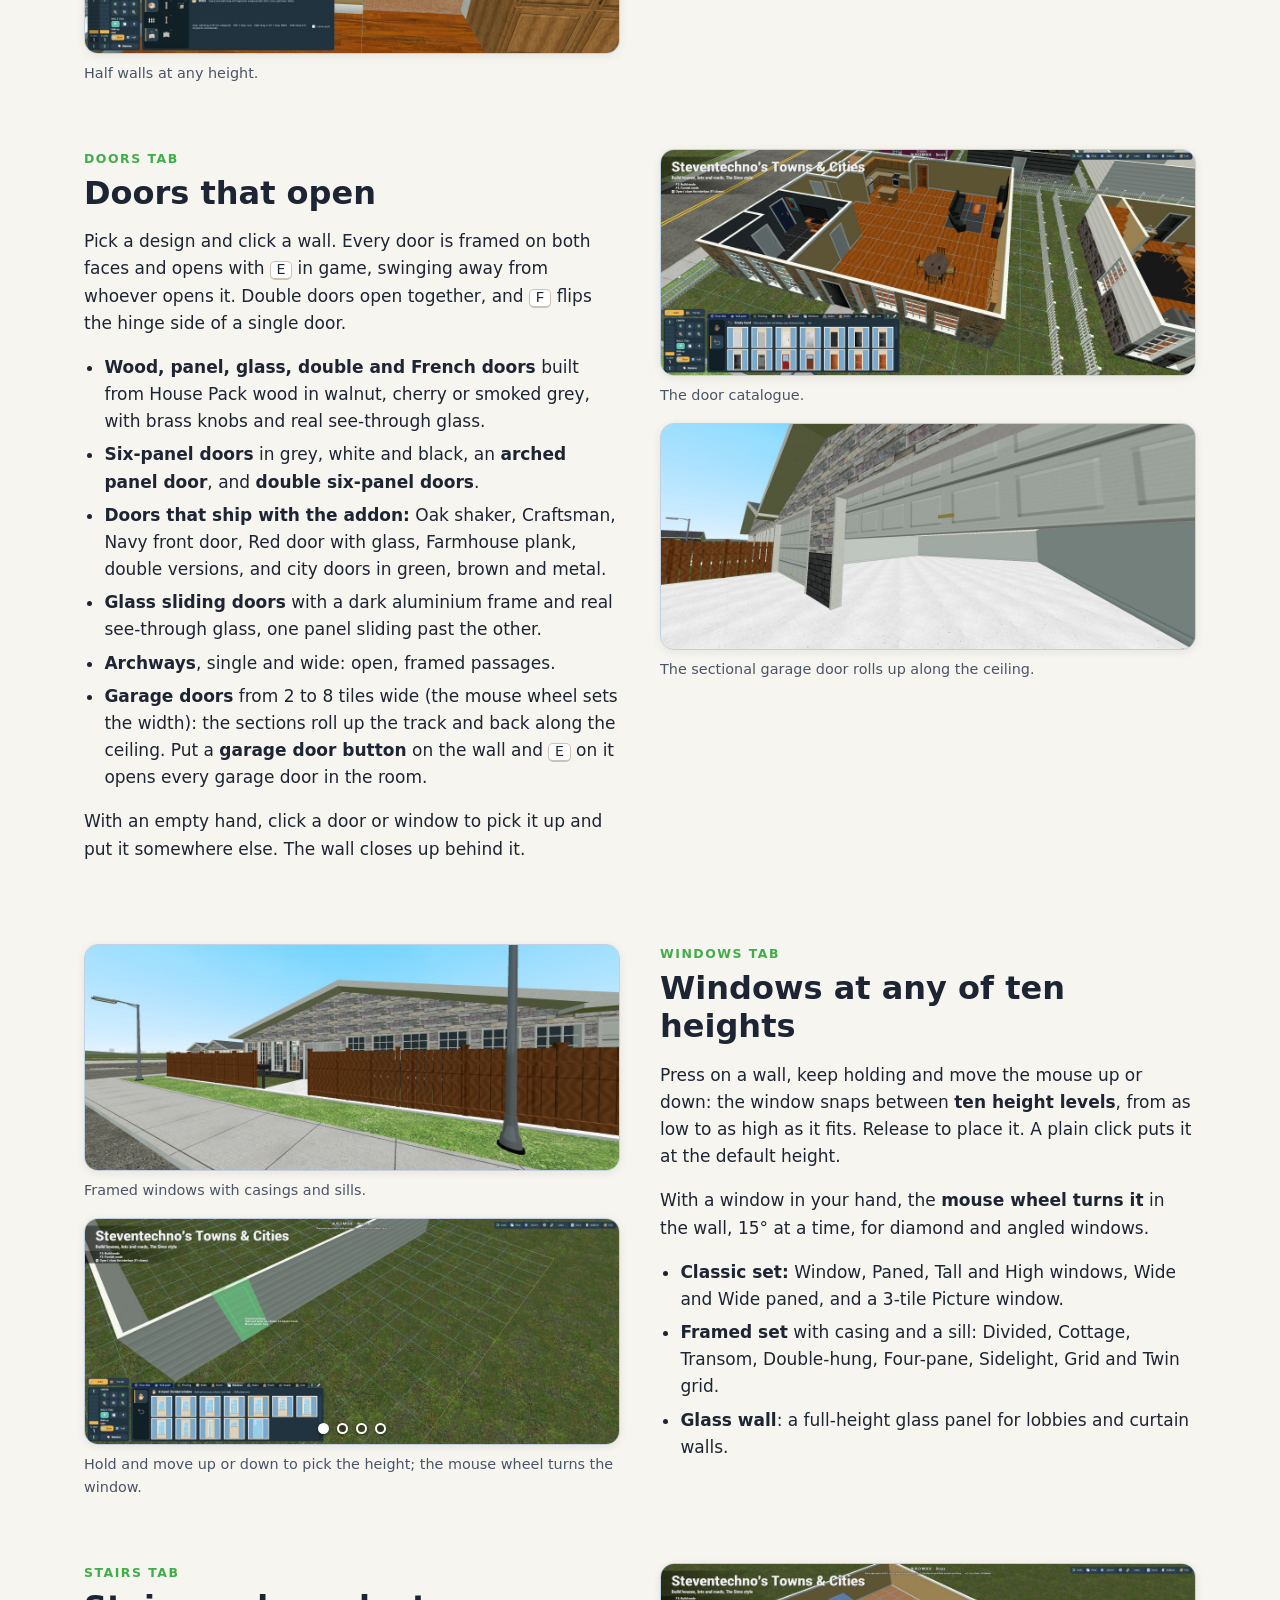
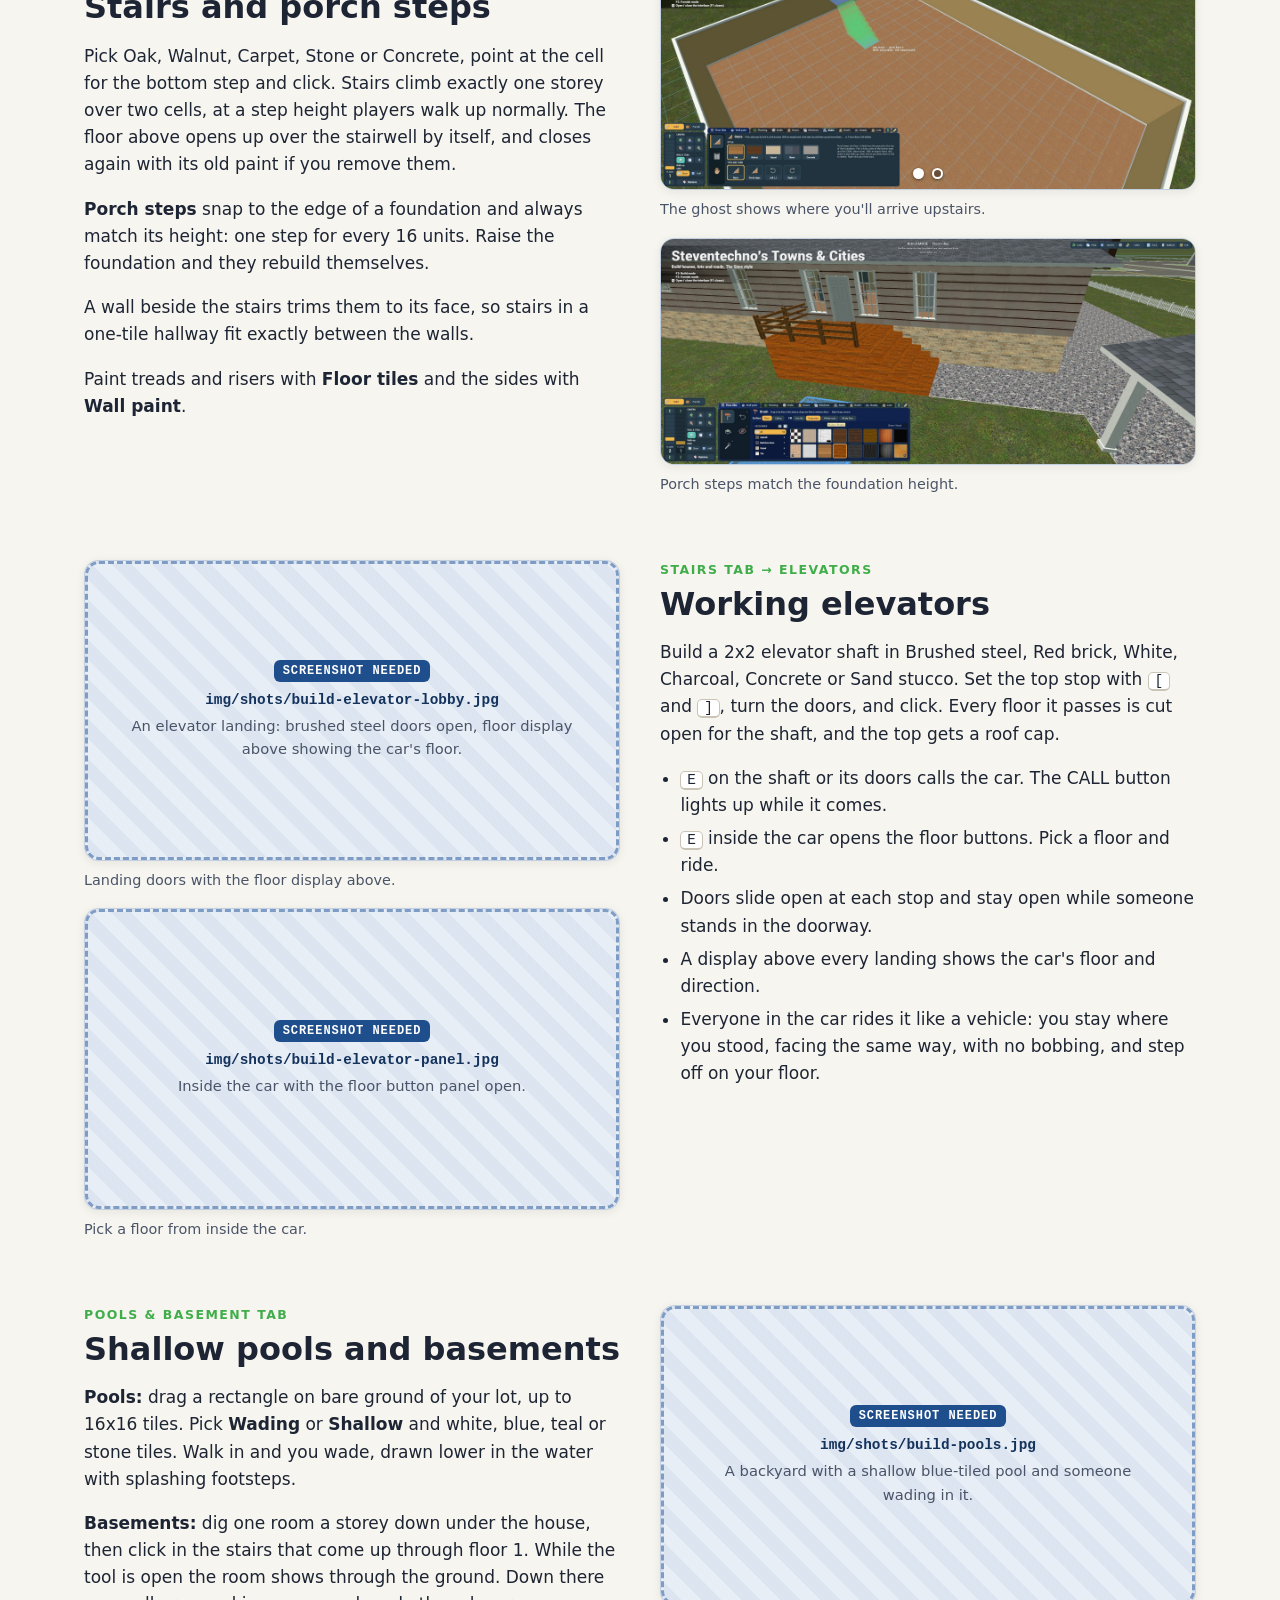
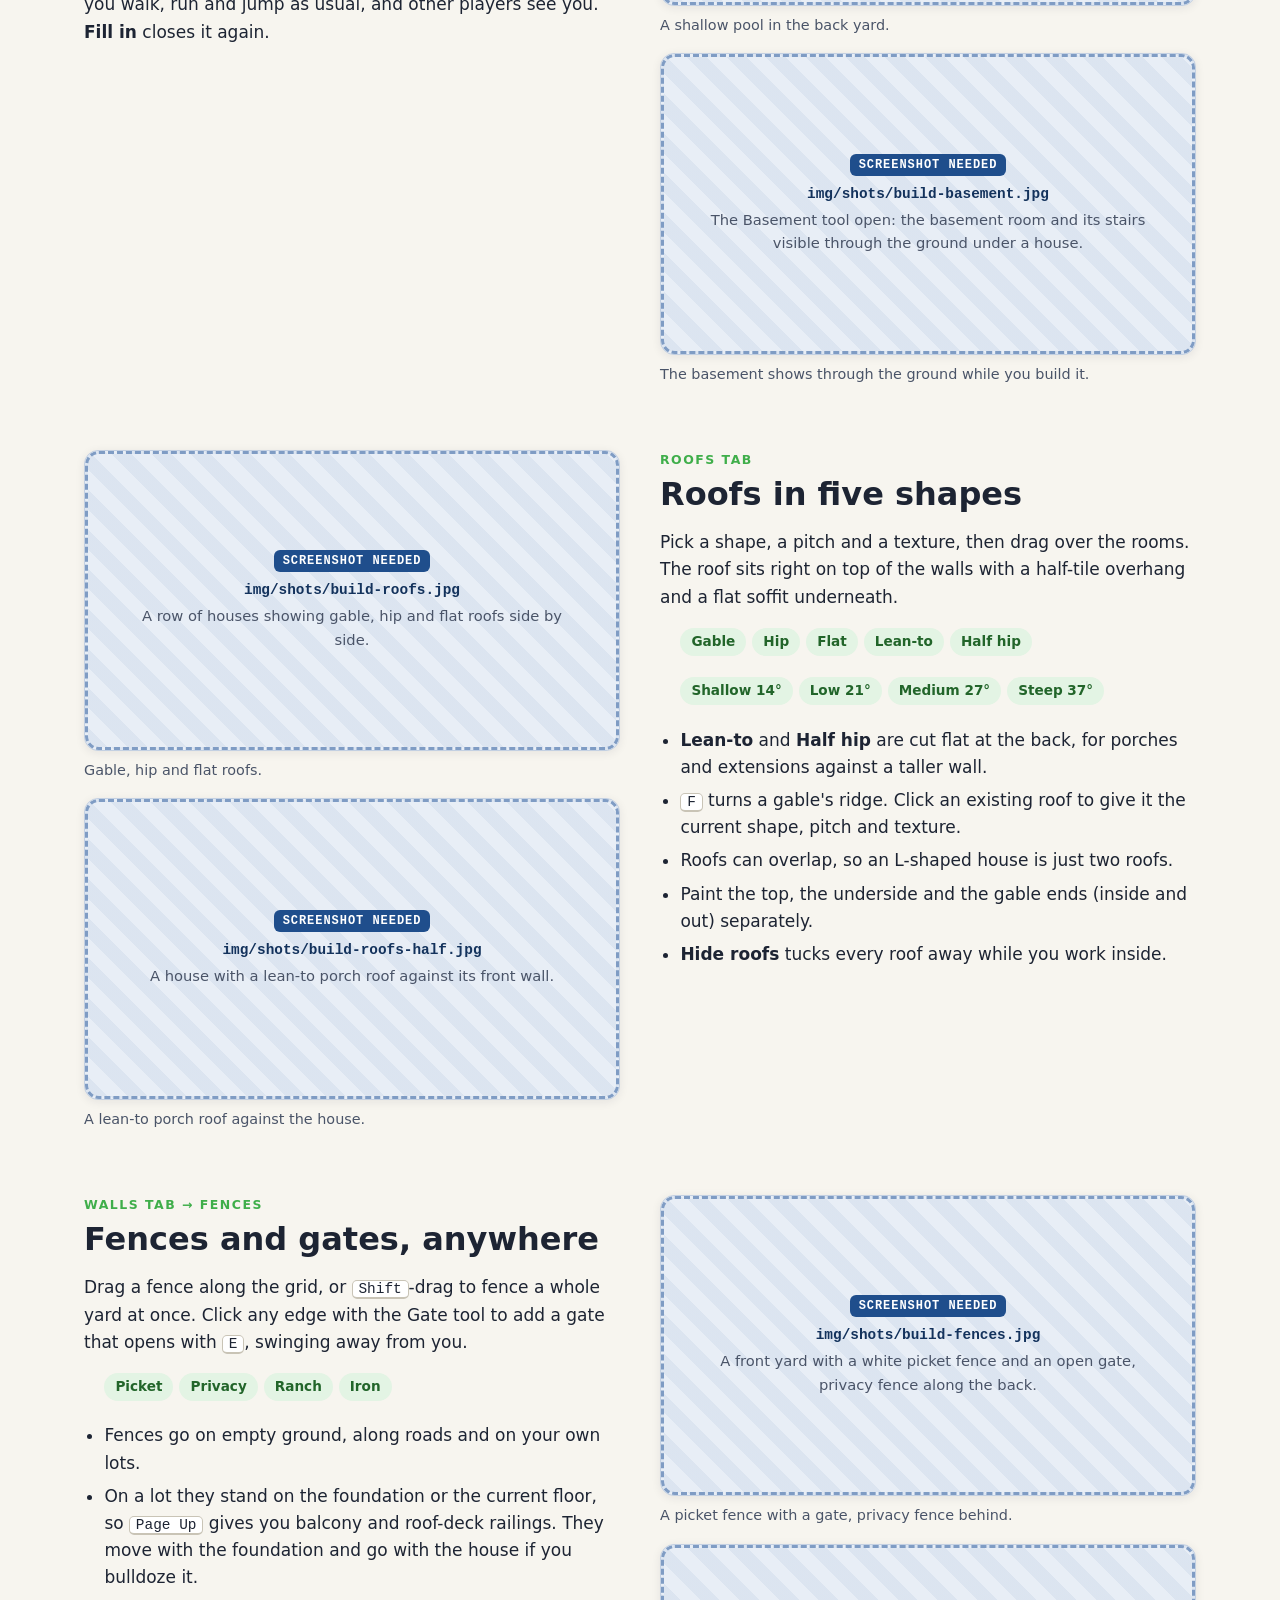
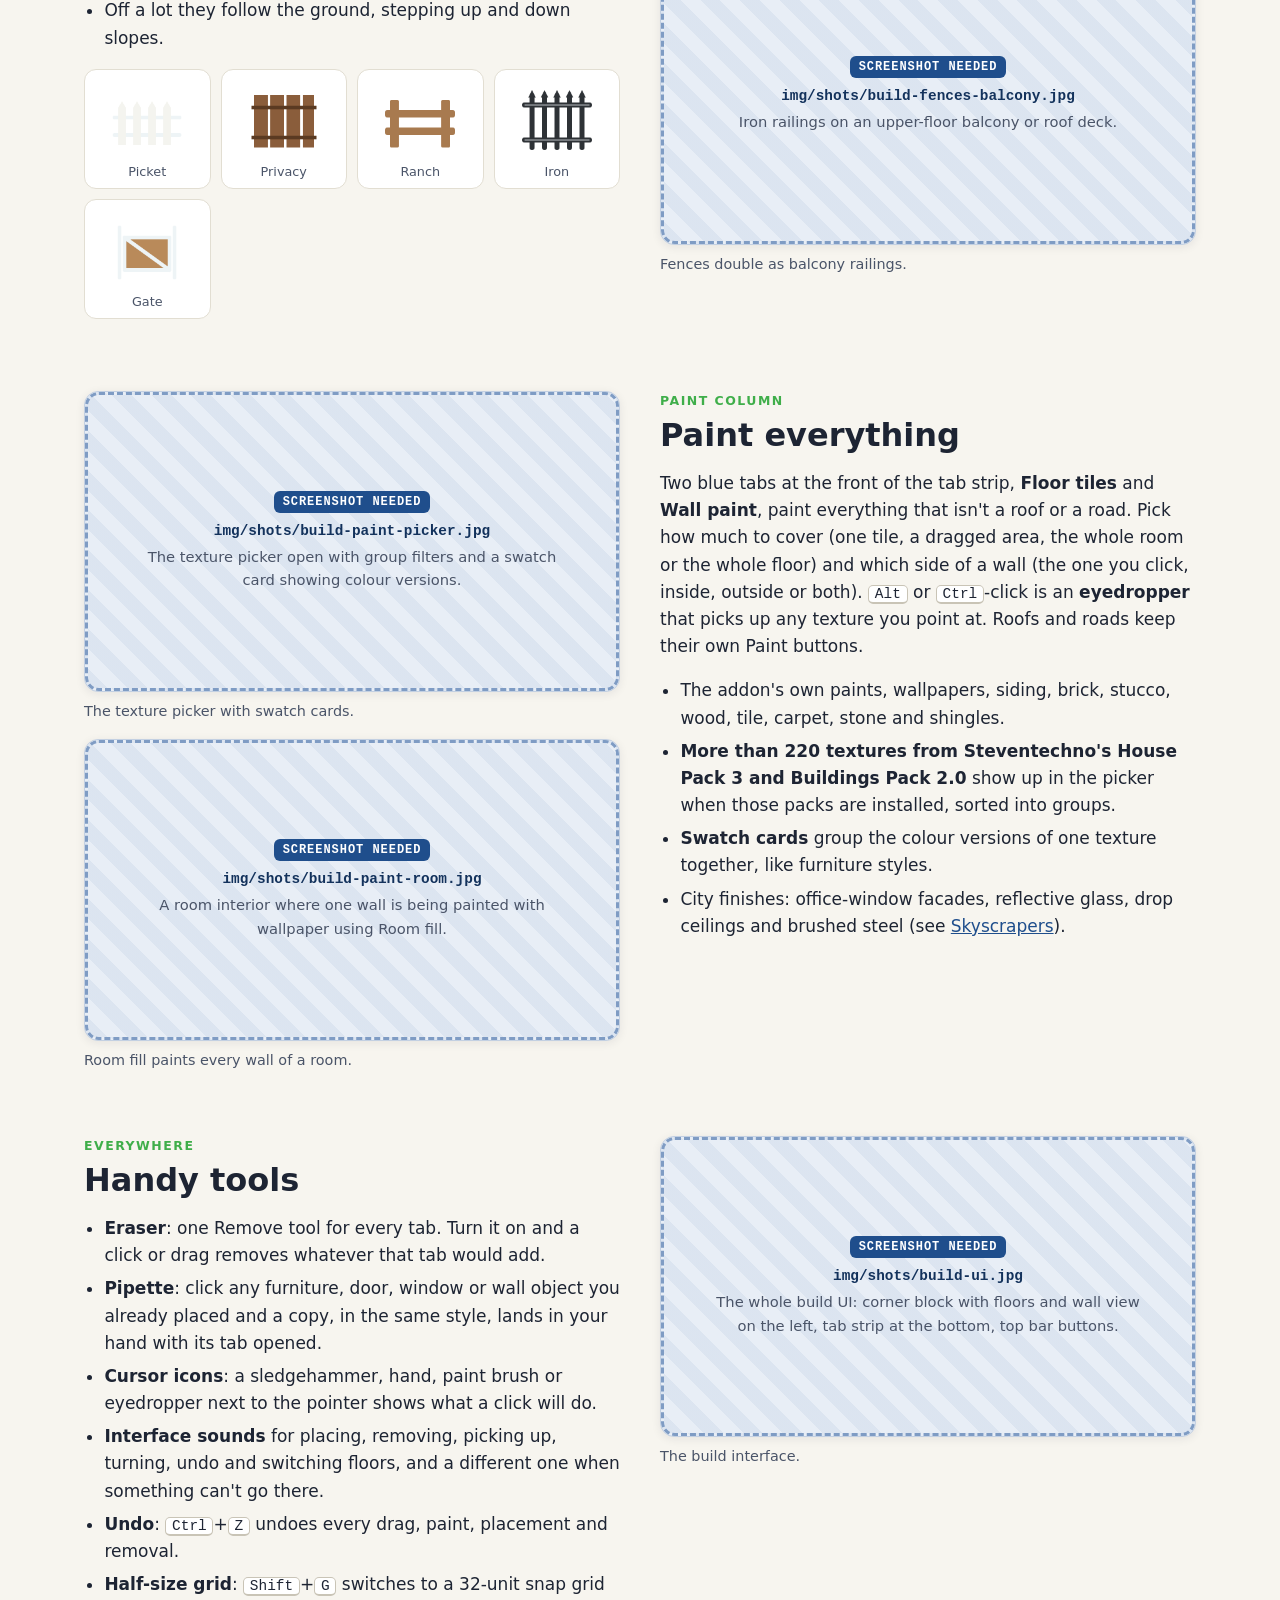
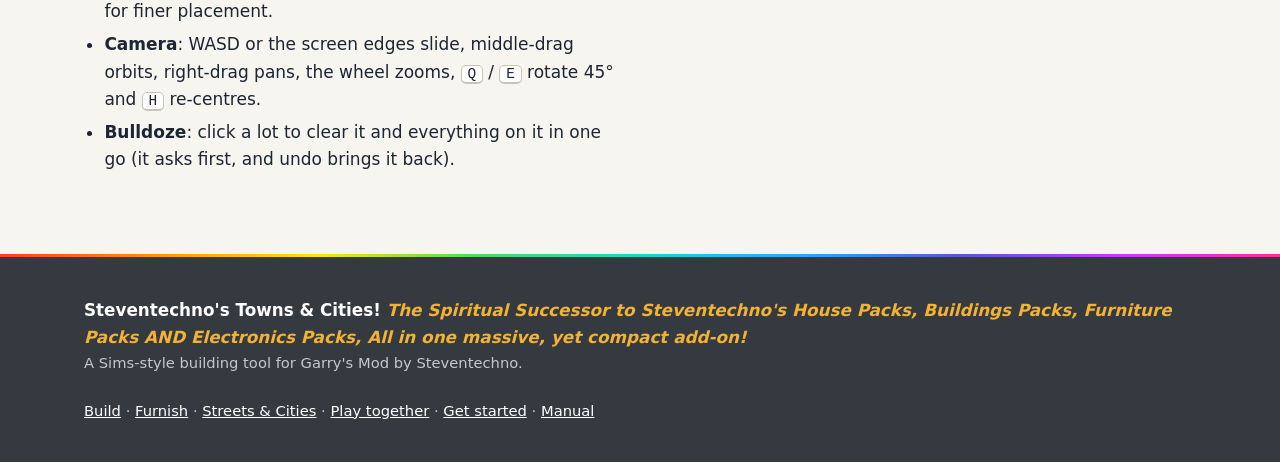
==== commit f533c349: "Use the new branding tagline across the site, manual and README Replaces "The Ultimate FlatMap Trans" ====
--- a/docs/build.html
+++ b/docs/build.html
@@ -300,7 +300,7 @@
   <footer class="site-foot">
     <div class="wrap">
       <div>
-        <div class="brandline">Steventechno's Towns &amp; Cities! <em>The Ultimate FlatMap Transformation Project!</em></div>
+        <div class="brandline">Steventechno's Towns &amp; Cities! <em>The Spiritual Successor to Steventechno's House Packs, Buildings Packs, Furniture Packs AND Electronics Packs, All in one massive, yet compact add-on!</em></div>
         <div>A Sims-style building tool for Garry's Mod by Steventechno.</div>
       </div>
       <div>
--- a/docs/css/site.css
+++ b/docs/css/site.css
@@ -94,7 +94,7 @@
 }
 .hero .wrap { padding-top: 72px; padding-bottom: 72px; display: grid; grid-template-columns: 1.05fr 1fr; gap: 48px; align-items: center; }
 .hero h1 { font-size: clamp(2.2rem, 5vw, 3.6rem); font-weight: 900; margin-bottom: .2em; }
-.hero .tagline { font-size: clamp(1.15rem, 2.2vw, 1.5rem); color: var(--sun); font-style: italic; font-weight: 700; margin-bottom: 1em; }
+.hero .tagline { font-size: clamp(1.05rem, 1.8vw, 1.3rem); line-height: 1.4; color: var(--sun); font-style: italic; font-weight: 700; margin-bottom: 1em; }
 .hero p.lead { font-size: 1.15rem; color: #e4e7ec; max-width: 34em; }
 .hero .shot { margin: 0; }
 @media (max-width: 900px) { .hero .wrap { grid-template-columns: 1fr; } }
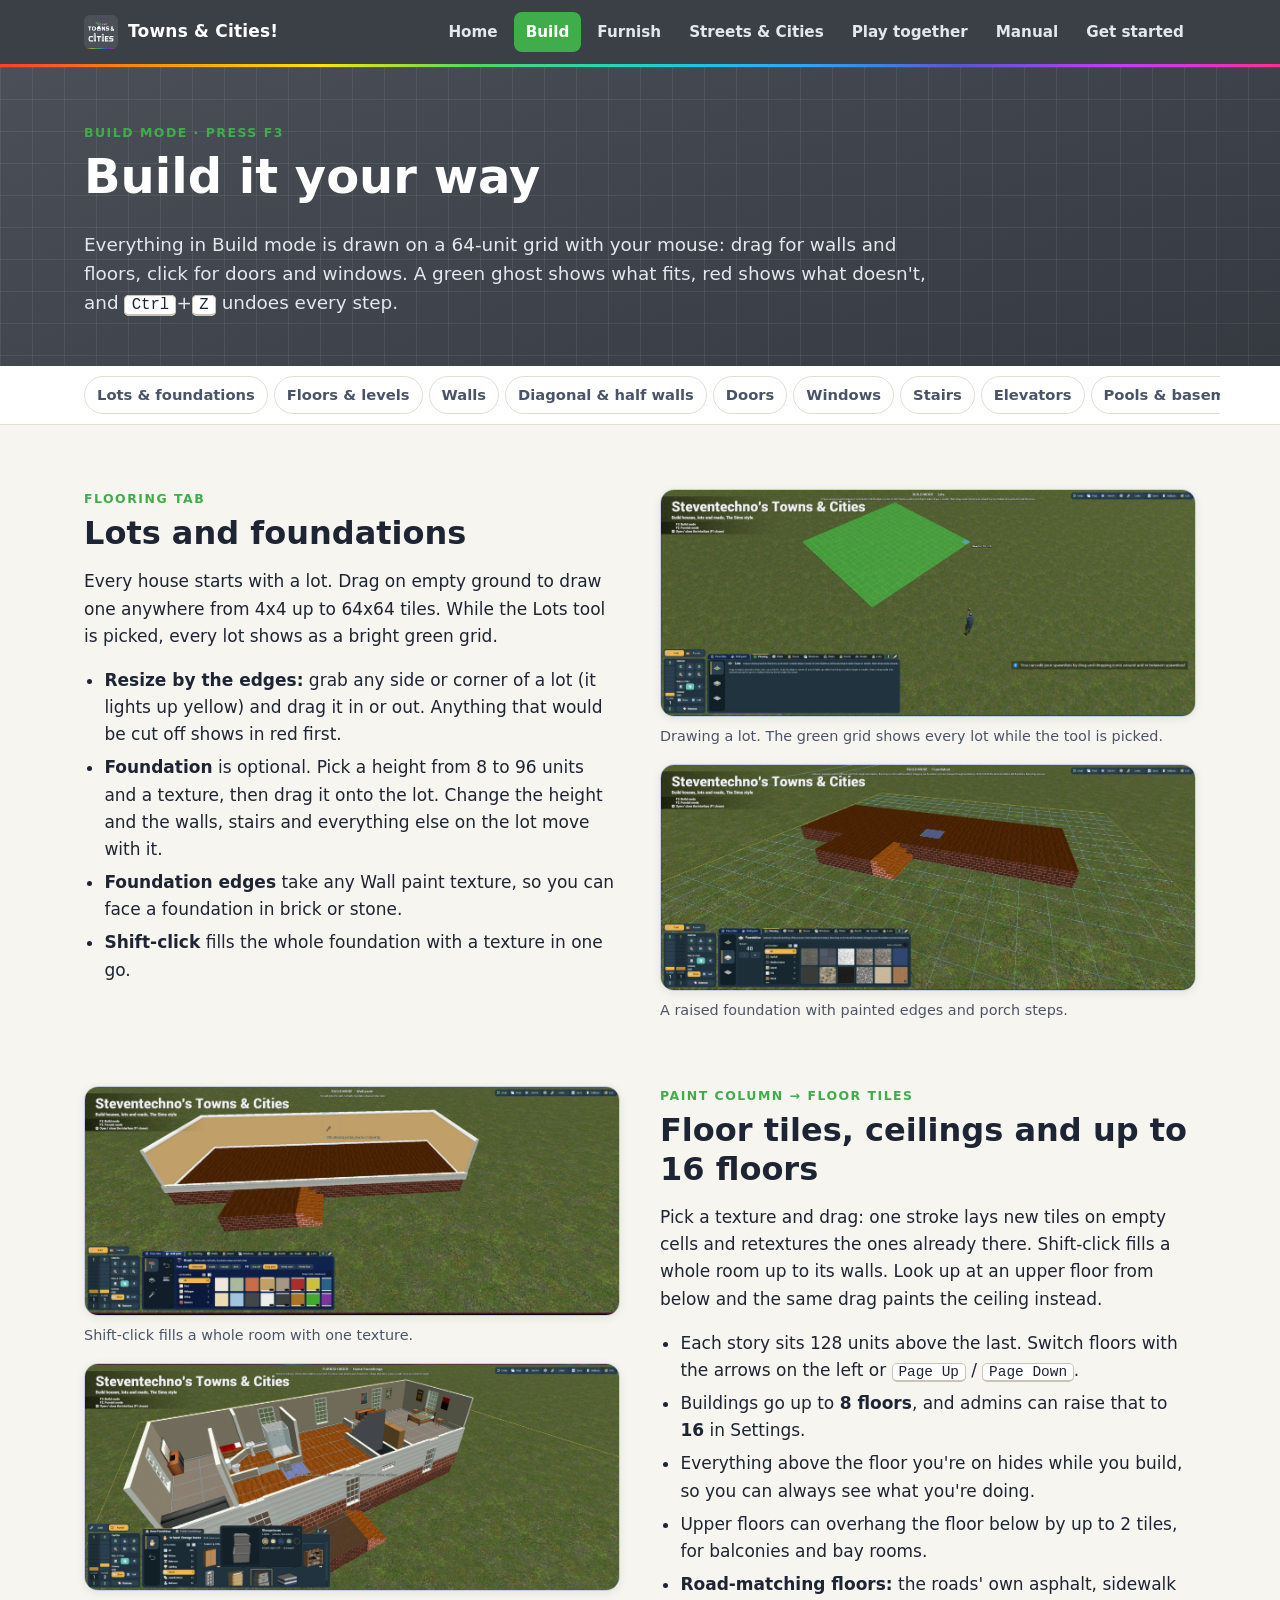
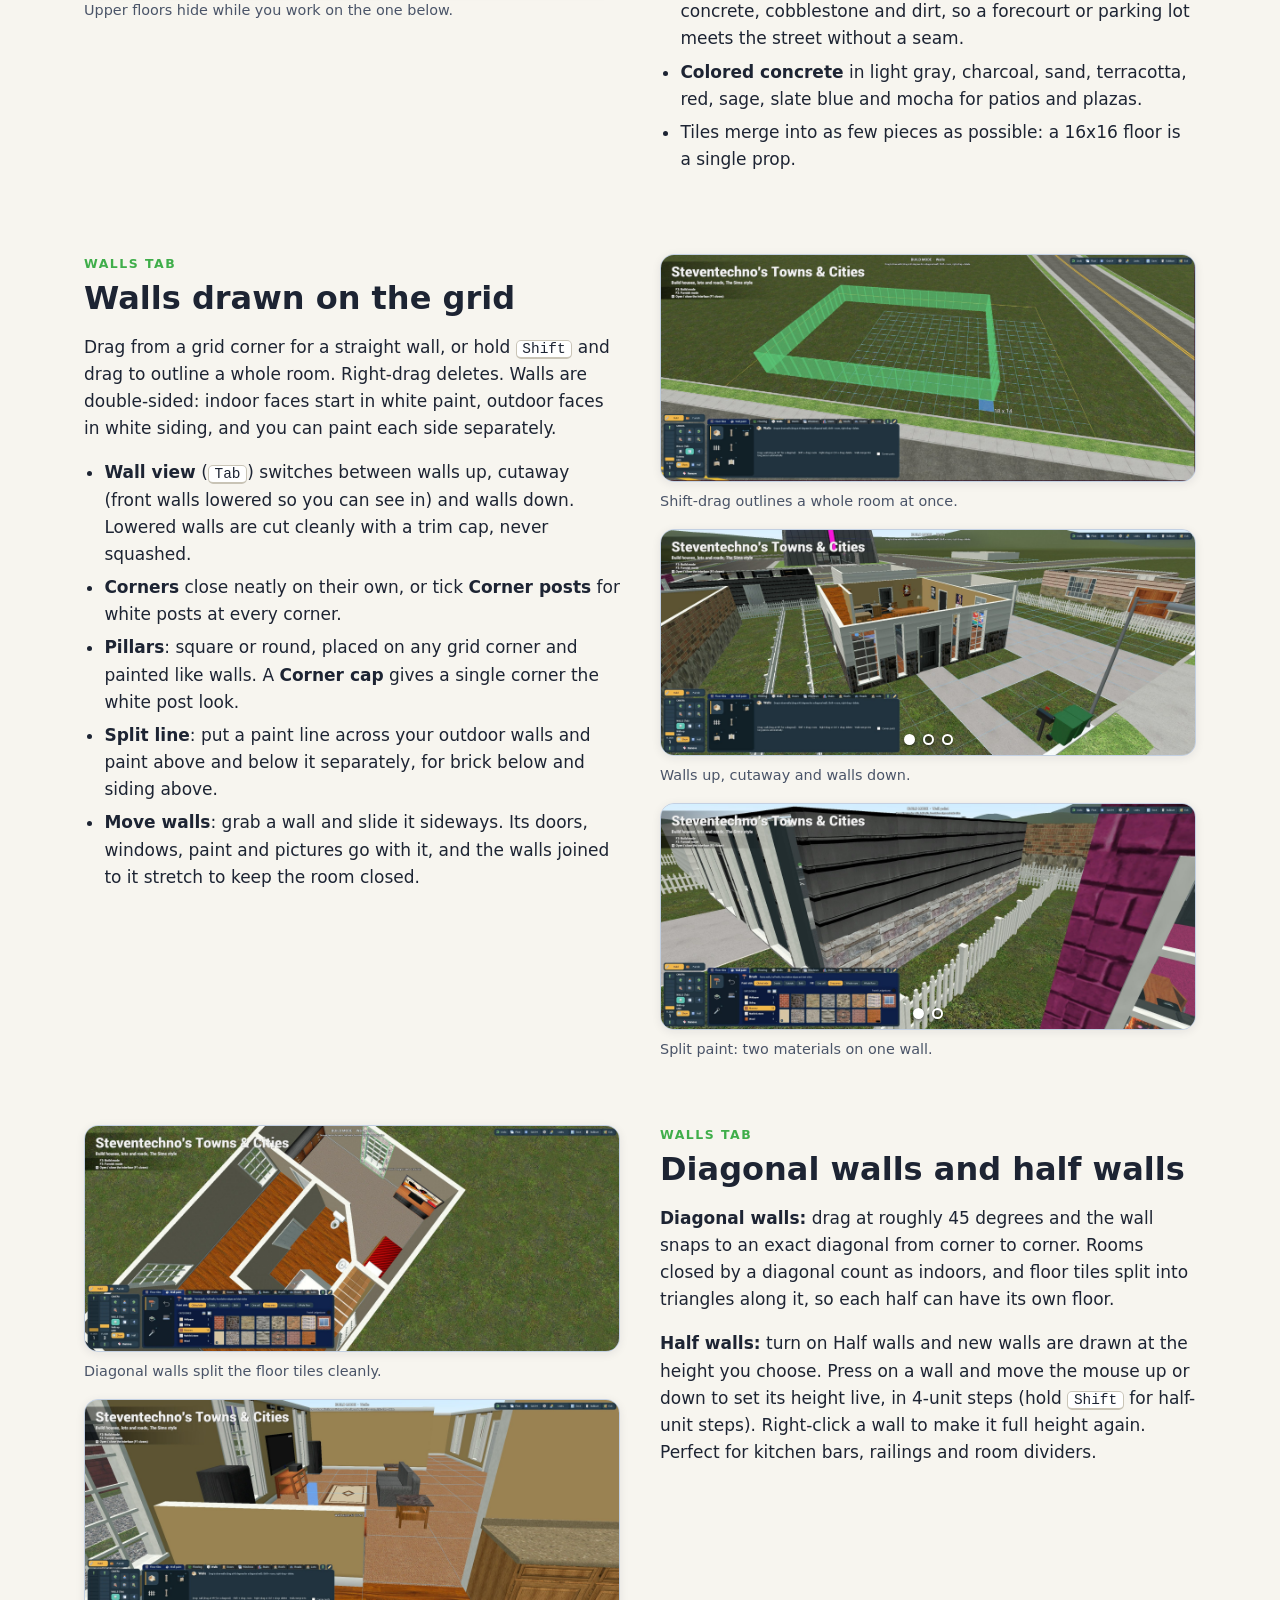
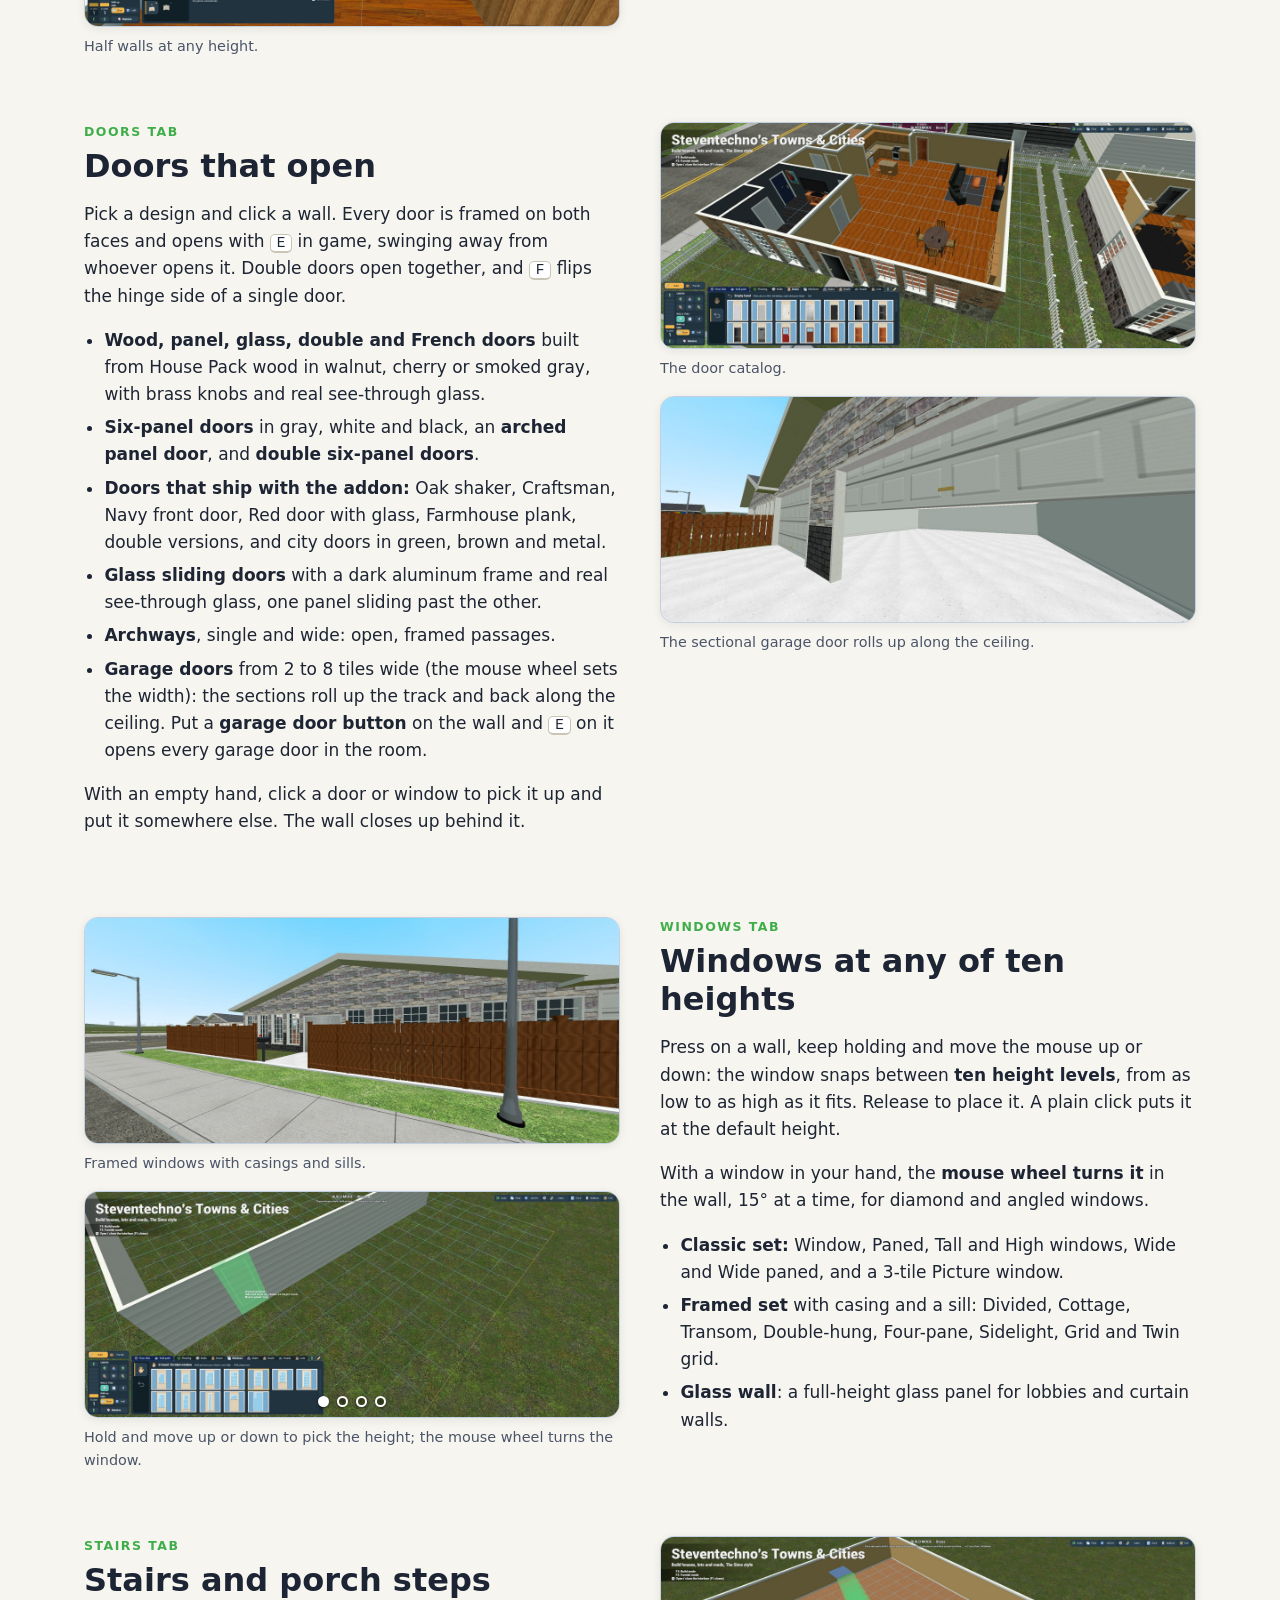
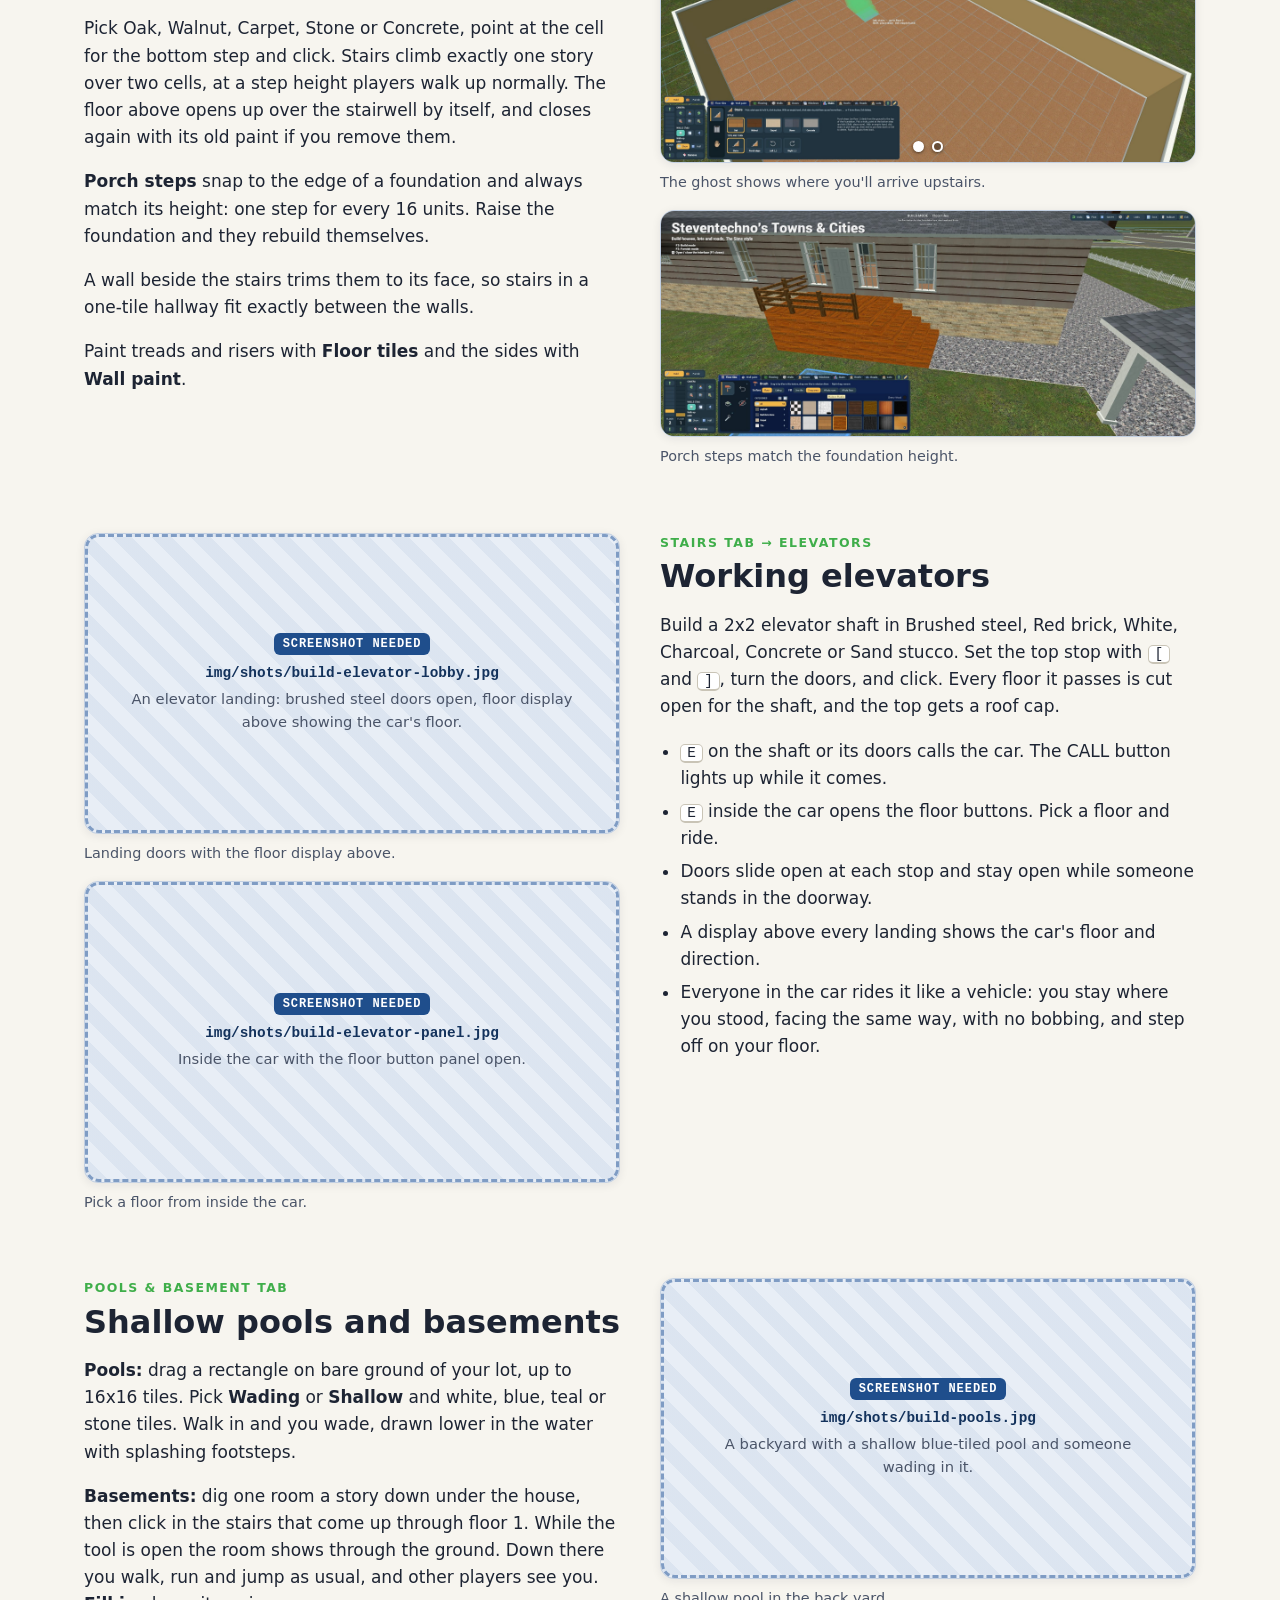
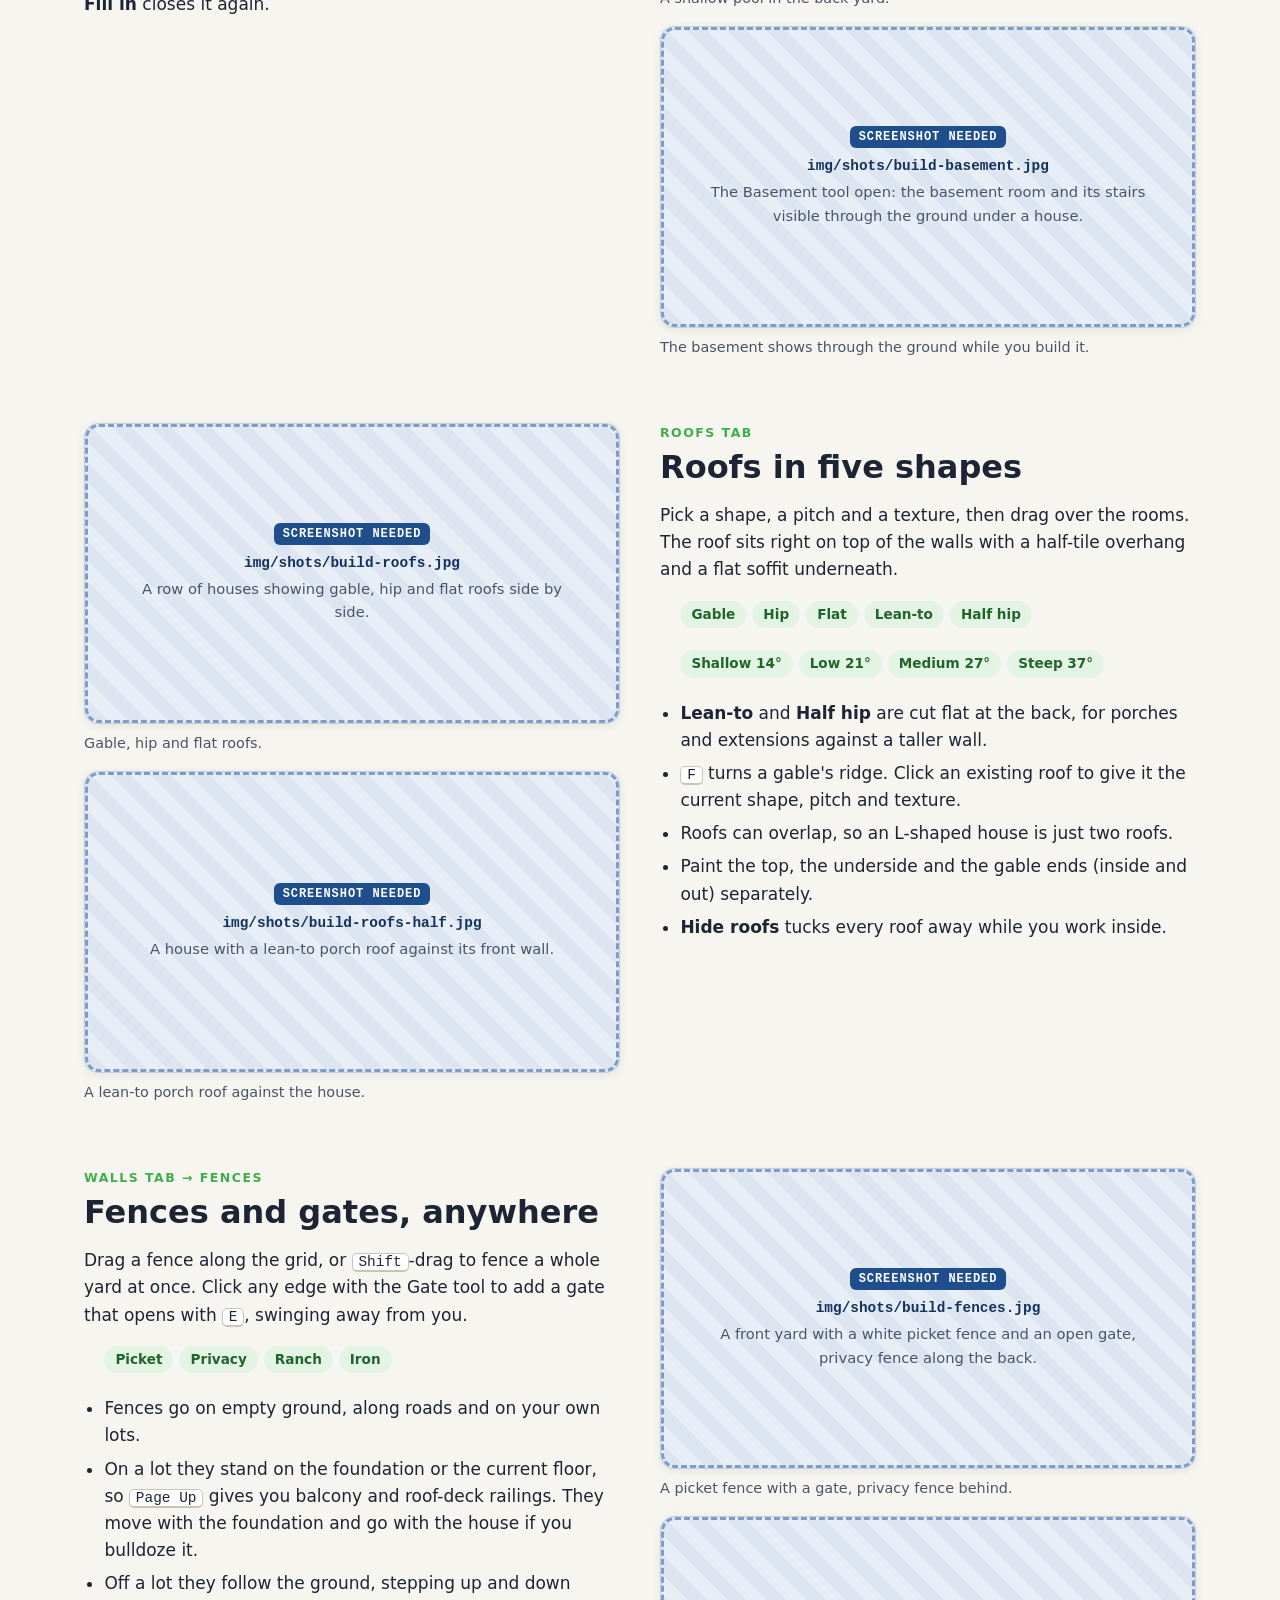
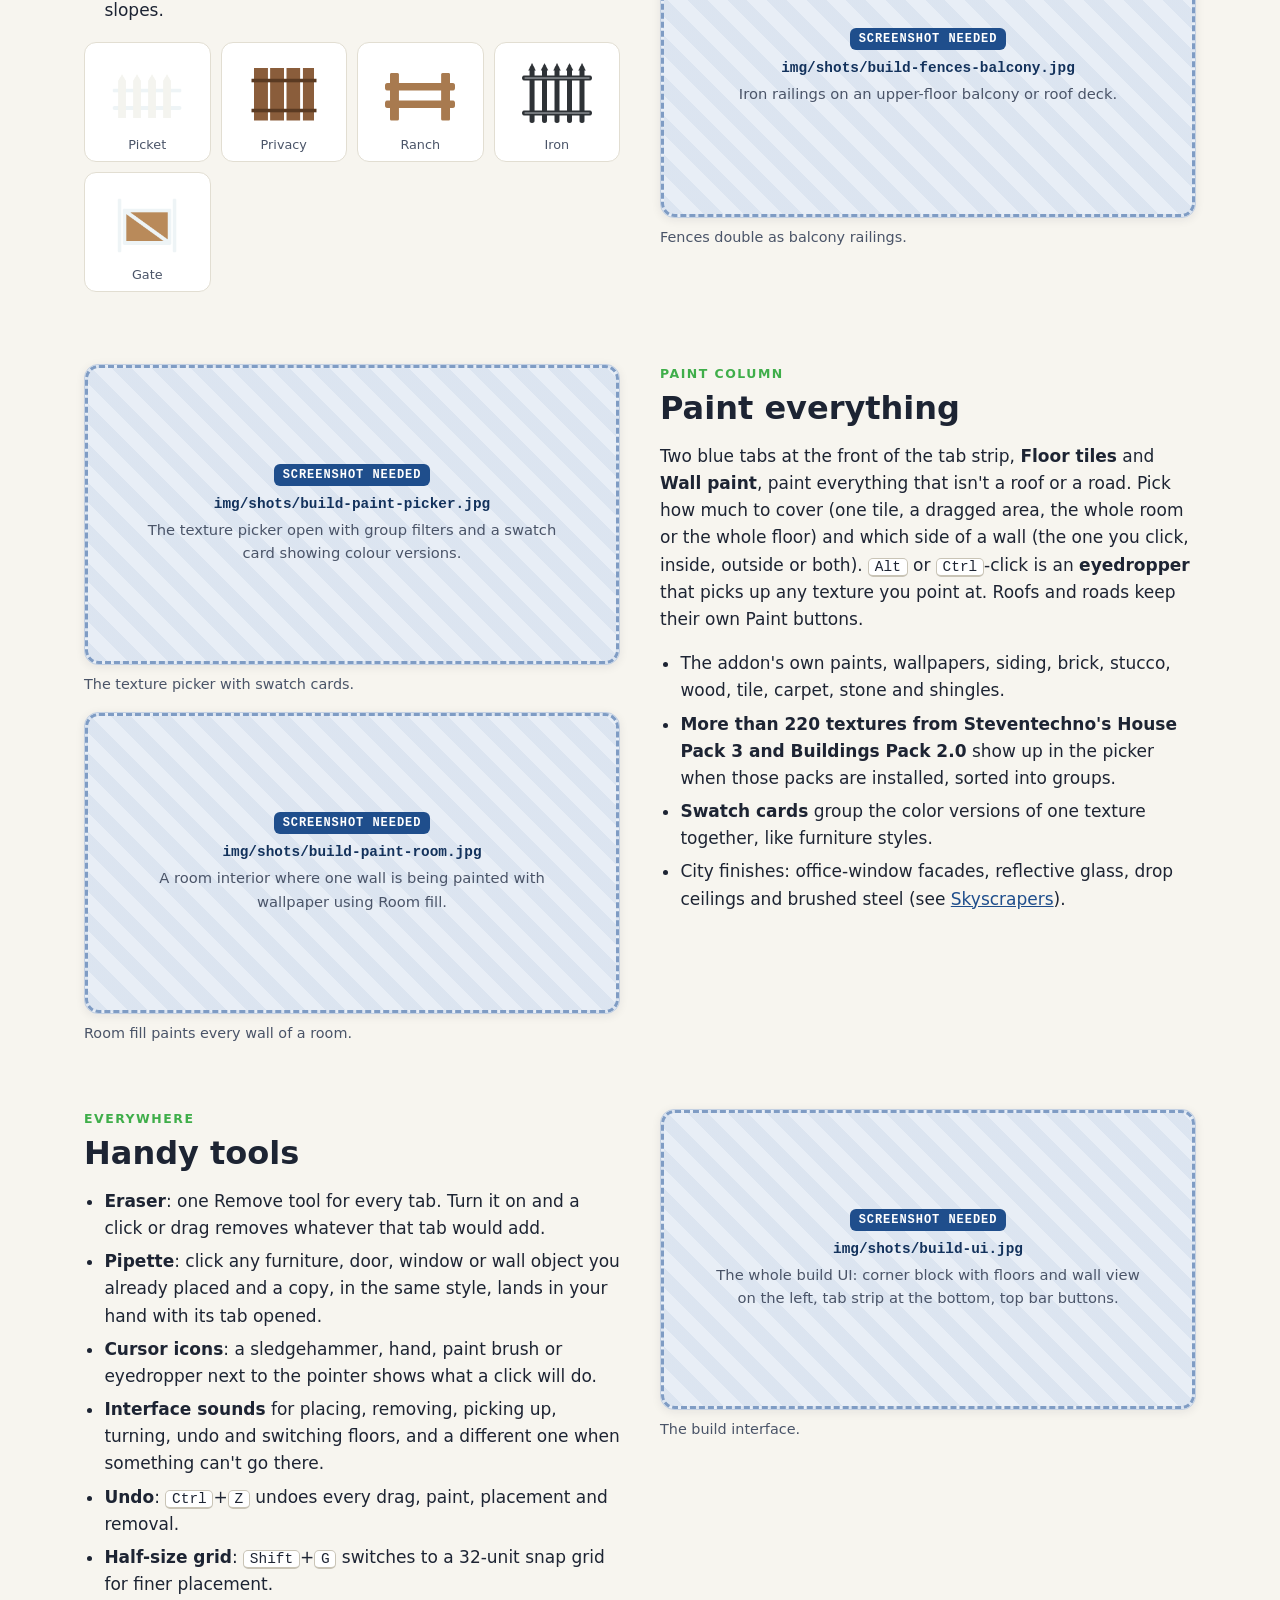
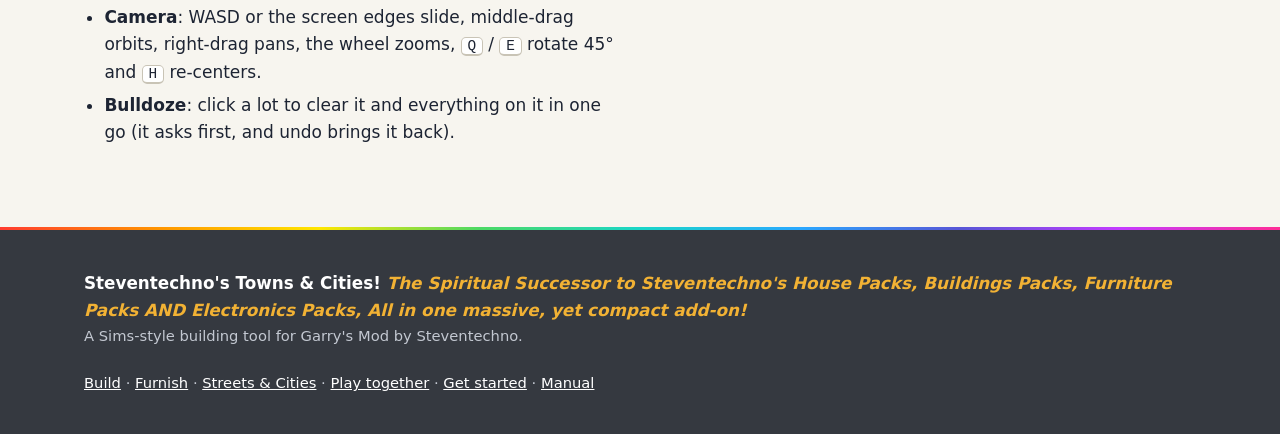
==== commit 2273269a: "Switch the website and manual to US English Display text only: colour -> color, grey -> gray, catalo" ====
--- a/docs/build.html
+++ b/docs/build.html
@@ -76,12 +76,12 @@
           <h2>Floor tiles, ceilings and up to 16 floors</h2>
           <p>Pick a texture and drag: one stroke lays new tiles on empty cells and retextures the ones already there. Shift-click fills a whole room up to its walls. Look up at an upper floor from below and the same drag paints the ceiling instead.</p>
           <ul>
-            <li>Each storey sits 128 units above the last. Switch floors with the arrows on the left or <kbd>Page Up</kbd> / <kbd>Page Down</kbd>.</li>
+            <li>Each story sits 128 units above the last. Switch floors with the arrows on the left or <kbd>Page Up</kbd> / <kbd>Page Down</kbd>.</li>
             <li>Buildings go up to <b>8 floors</b>, and admins can raise that to <b>16</b> in Settings.</li>
             <li>Everything above the floor you're on hides while you build, so you can always see what you're doing.</li>
             <li>Upper floors can overhang the floor below by up to 2 tiles, for balconies and bay rooms.</li>
             <li><b>Road-matching floors:</b> the roads' own asphalt, sidewalk concrete, cobblestone and dirt, so a forecourt or parking lot meets the street without a seam.</li>
-            <li><b>Coloured concrete</b> in light grey, charcoal, sand, terracotta, red, sage, slate blue and mocha for patios and plazas.</li>
+            <li><b>Colored concrete</b> in light gray, charcoal, sand, terracotta, red, sage, slate blue and mocha for patios and plazas.</li>
             <li>Tiles merge into as few pieces as possible: a 16x16 floor is a single prop.</li>
           </ul>
         </div>
@@ -130,17 +130,17 @@
           <h2>Doors that open</h2>
           <p>Pick a design and click a wall. Every door is framed on both faces and opens with <kbd>E</kbd> in game, swinging away from whoever opens it. Double doors open together, and <kbd>F</kbd> flips the hinge side of a single door.</p>
           <ul>
-            <li><b>Wood, panel, glass, double and French doors</b> built from House Pack wood in walnut, cherry or smoked grey, with brass knobs and real see-through glass.</li>
-            <li><b>Six-panel doors</b> in grey, white and black, an <b>arched panel door</b>, and <b>double six-panel doors</b>.</li>
+            <li><b>Wood, panel, glass, double and French doors</b> built from House Pack wood in walnut, cherry or smoked gray, with brass knobs and real see-through glass.</li>
+            <li><b>Six-panel doors</b> in gray, white and black, an <b>arched panel door</b>, and <b>double six-panel doors</b>.</li>
             <li><b>Doors that ship with the addon:</b> Oak shaker, Craftsman, Navy front door, Red door with glass, Farmhouse plank, double versions, and city doors in green, brown and metal.</li>
-            <li><b>Glass sliding doors</b> with a dark aluminium frame and real see-through glass, one panel sliding past the other.</li>
+            <li><b>Glass sliding doors</b> with a dark aluminum frame and real see-through glass, one panel sliding past the other.</li>
             <li><b>Archways</b>, single and wide: open, framed passages.</li>
             <li><b>Garage doors</b> from 2 to 8 tiles wide (the mouse wheel sets the width): the sections roll up the track and back along the ceiling. Put a <b>garage door button</b> on the wall and <kbd>E</kbd> on it opens every garage door in the room.</li>
           </ul>
           <p>With an empty hand, click a door or window to pick it up and put it somewhere else. The wall closes up behind it.</p>
         </div>
         <div class="shots">
-          <figure class="shot" data-shot="build-doors-catalogue" data-what="The Doors tab open with the door catalogue tiles visible."><figcaption>The door catalogue.</figcaption></figure>
+          <figure class="shot" data-shot="build-doors-catalogue" data-what="The Doors tab open with the door catalogue tiles visible."><figcaption>The door catalog.</figcaption></figure>
           <figure class="shot" data-shot="build-garage" data-what="A garage door half open, sections rolling up into the ceiling track."><figcaption>The sectional garage door rolls up along the ceiling.</figcaption></figure>
         </div>
       </div>
@@ -167,7 +167,7 @@
         <div class="text">
           <span class="eyebrow">Stairs tab</span>
           <h2>Stairs and porch steps</h2>
-          <p>Pick Oak, Walnut, Carpet, Stone or Concrete, point at the cell for the bottom step and click. Stairs climb exactly one storey over two cells, at a step height players walk up normally. The floor above opens up over the stairwell by itself, and closes again with its old paint if you remove them.</p>
+          <p>Pick Oak, Walnut, Carpet, Stone or Concrete, point at the cell for the bottom step and click. Stairs climb exactly one story over two cells, at a step height players walk up normally. The floor above opens up over the stairwell by itself, and closes again with its old paint if you remove them.</p>
           <p><b>Porch steps</b> snap to the edge of a foundation and always match its height: one step for every 16 units. Raise the foundation and they rebuild themselves.</p>
           <p>A wall beside the stairs trims them to its face, so stairs in a one-tile hallway fit exactly between the walls.</p>
           <p>Paint treads and risers with <b>Floor tiles</b> and the sides with <b>Wall paint</b>.</p>
@@ -202,7 +202,7 @@
           <span class="eyebrow">Pools &amp; Basement tab</span>
           <h2>Shallow pools and basements</h2>
           <p><b>Pools:</b> drag a rectangle on bare ground of your lot, up to 16x16 tiles. Pick <b>Wading</b> or <b>Shallow</b> and white, blue, teal or stone tiles. Walk in and you wade, drawn lower in the water with splashing footsteps.</p>
-          <p><b>Basements:</b> dig one room a storey down under the house, then click in the stairs that come up through floor 1. While the tool is open the room shows through the ground. Down there you walk, run and jump as usual, and other players see you. <b>Fill in</b> closes it again.</p>
+          <p><b>Basements:</b> dig one room a story down under the house, then click in the stairs that come up through floor 1. While the tool is open the room shows through the ground. Down there you walk, run and jump as usual, and other players see you. <b>Fill in</b> closes it again.</p>
         </div>
         <div class="shots">
           <figure class="shot" data-shot="build-pools" data-what="A backyard with a shallow blue-tiled pool and someone wading in it."><figcaption>A shallow pool in the back yard.</figcaption></figure>
@@ -264,7 +264,7 @@
           <ul>
             <li>The addon's own paints, wallpapers, siding, brick, stucco, wood, tile, carpet, stone and shingles.</li>
             <li><b>More than 220 textures from Steventechno's House Pack 3 and Buildings Pack 2.0</b> show up in the picker when those packs are installed, sorted into groups.</li>
-            <li><b>Swatch cards</b> group the colour versions of one texture together, like furniture styles.</li>
+            <li><b>Swatch cards</b> group the color versions of one texture together, like furniture styles.</li>
             <li>City finishes: office-window facades, reflective glass, drop ceilings and brushed steel (see <a href="cities.html#skyscrapers">Skyscrapers</a>).</li>
           </ul>
         </div>
@@ -285,7 +285,7 @@
             <li><b>Interface sounds</b> for placing, removing, picking up, turning, undo and switching floors, and a different one when something can't go there.</li>
             <li><b>Undo</b>: <kbd>Ctrl</kbd>+<kbd>Z</kbd> undoes every drag, paint, placement and removal.</li>
             <li><b>Half-size grid</b>: <kbd>Shift</kbd>+<kbd>G</kbd> switches to a 32-unit snap grid for finer placement.</li>
-            <li><b>Camera</b>: WASD or the screen edges slide, middle-drag orbits, right-drag pans, the wheel zooms, <kbd>Q</kbd> / <kbd>E</kbd> rotate 45&deg; and <kbd>H</kbd> re-centres.</li>
+            <li><b>Camera</b>: WASD or the screen edges slide, middle-drag orbits, right-drag pans, the wheel zooms, <kbd>Q</kbd> / <kbd>E</kbd> rotate 45&deg; and <kbd>H</kbd> re-centers.</li>
             <li><b>Bulldoze</b>: click a lot to clear it and everything on it in one go (it asks first, and undo brings it back).</li>
           </ul>
         </div>
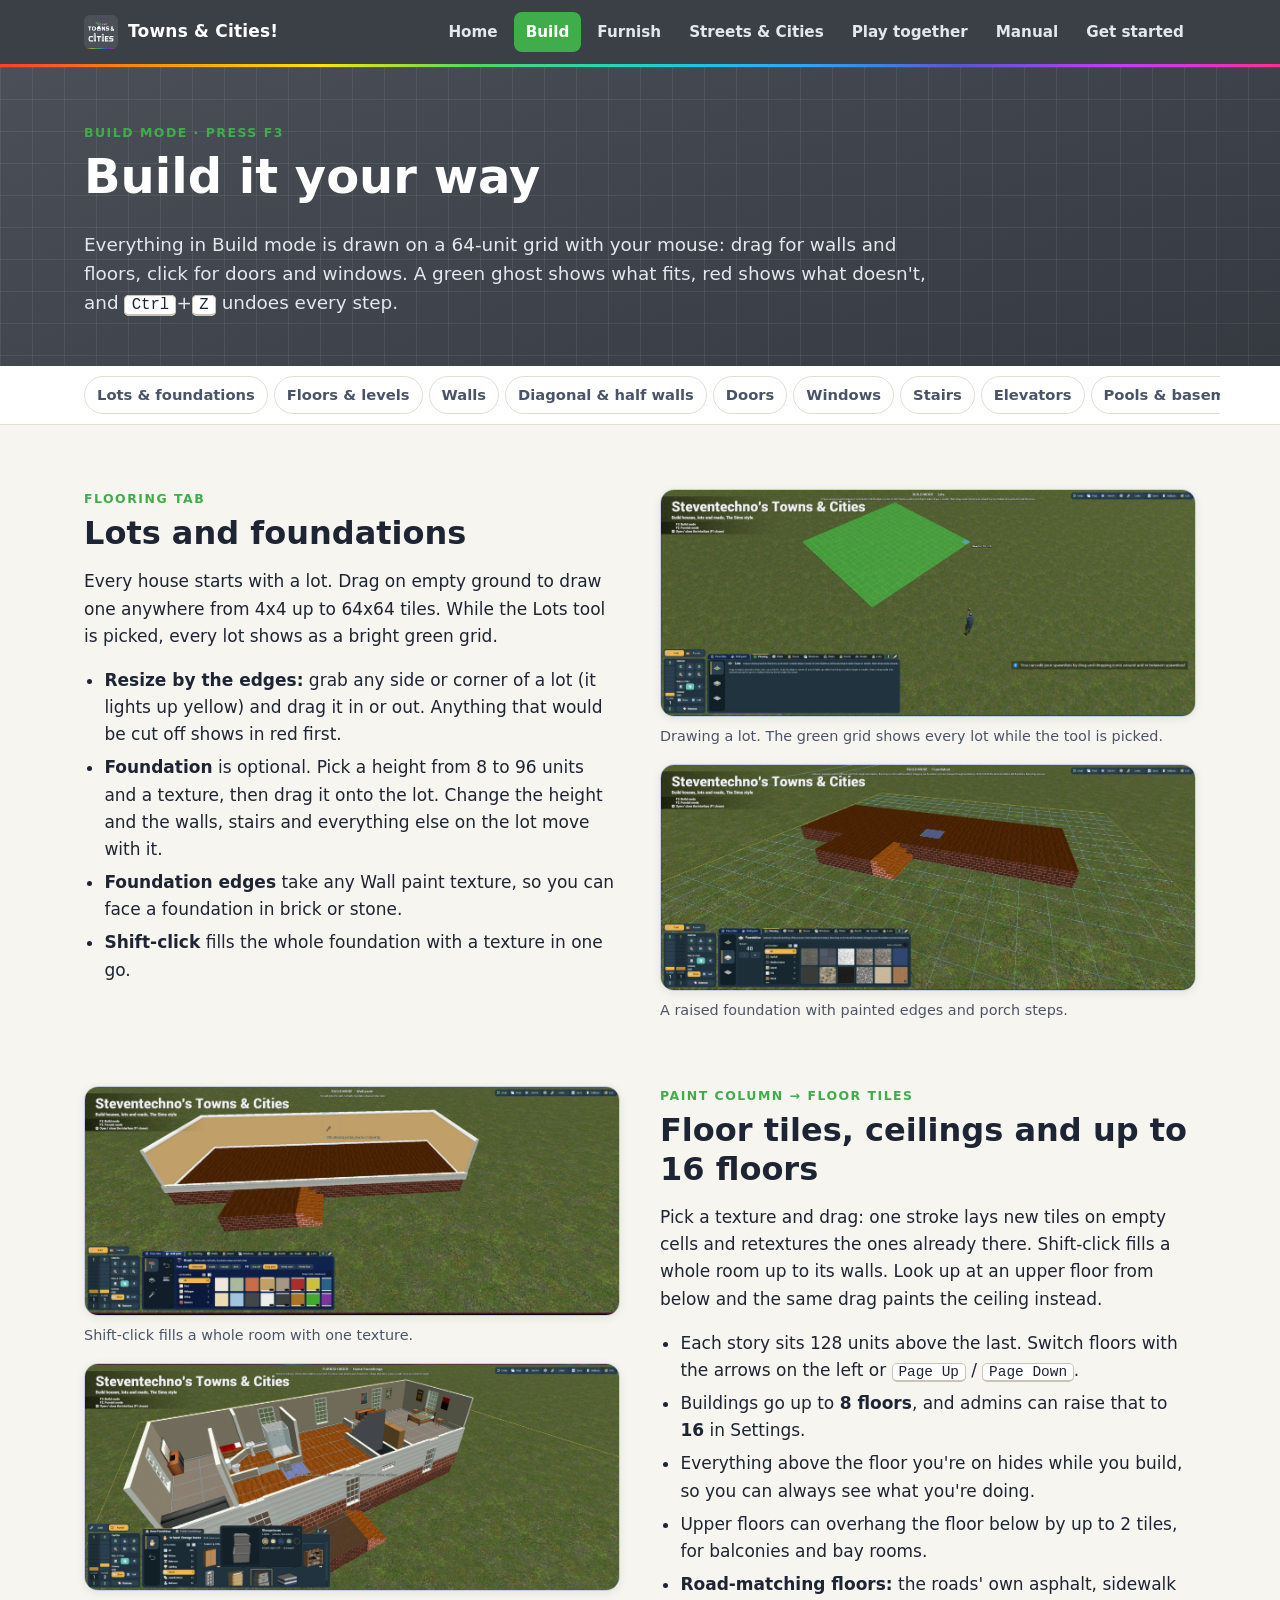
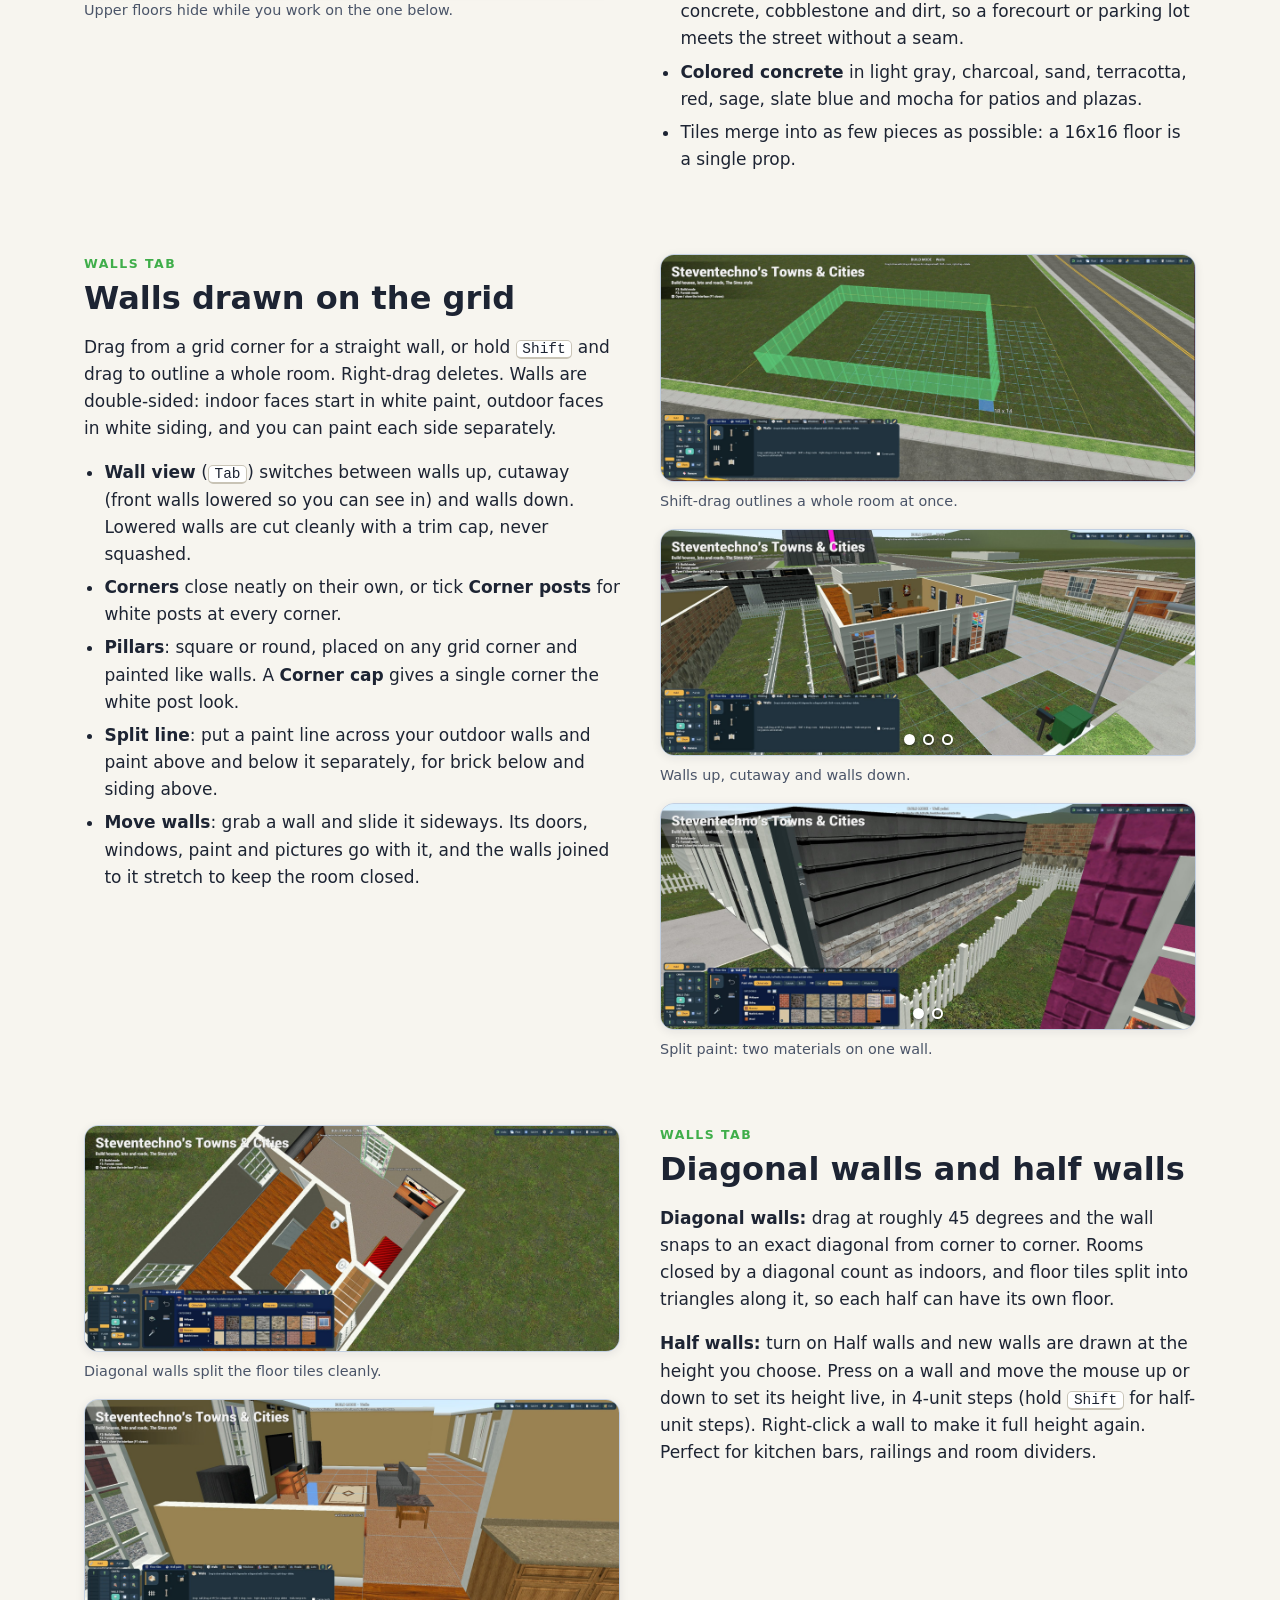
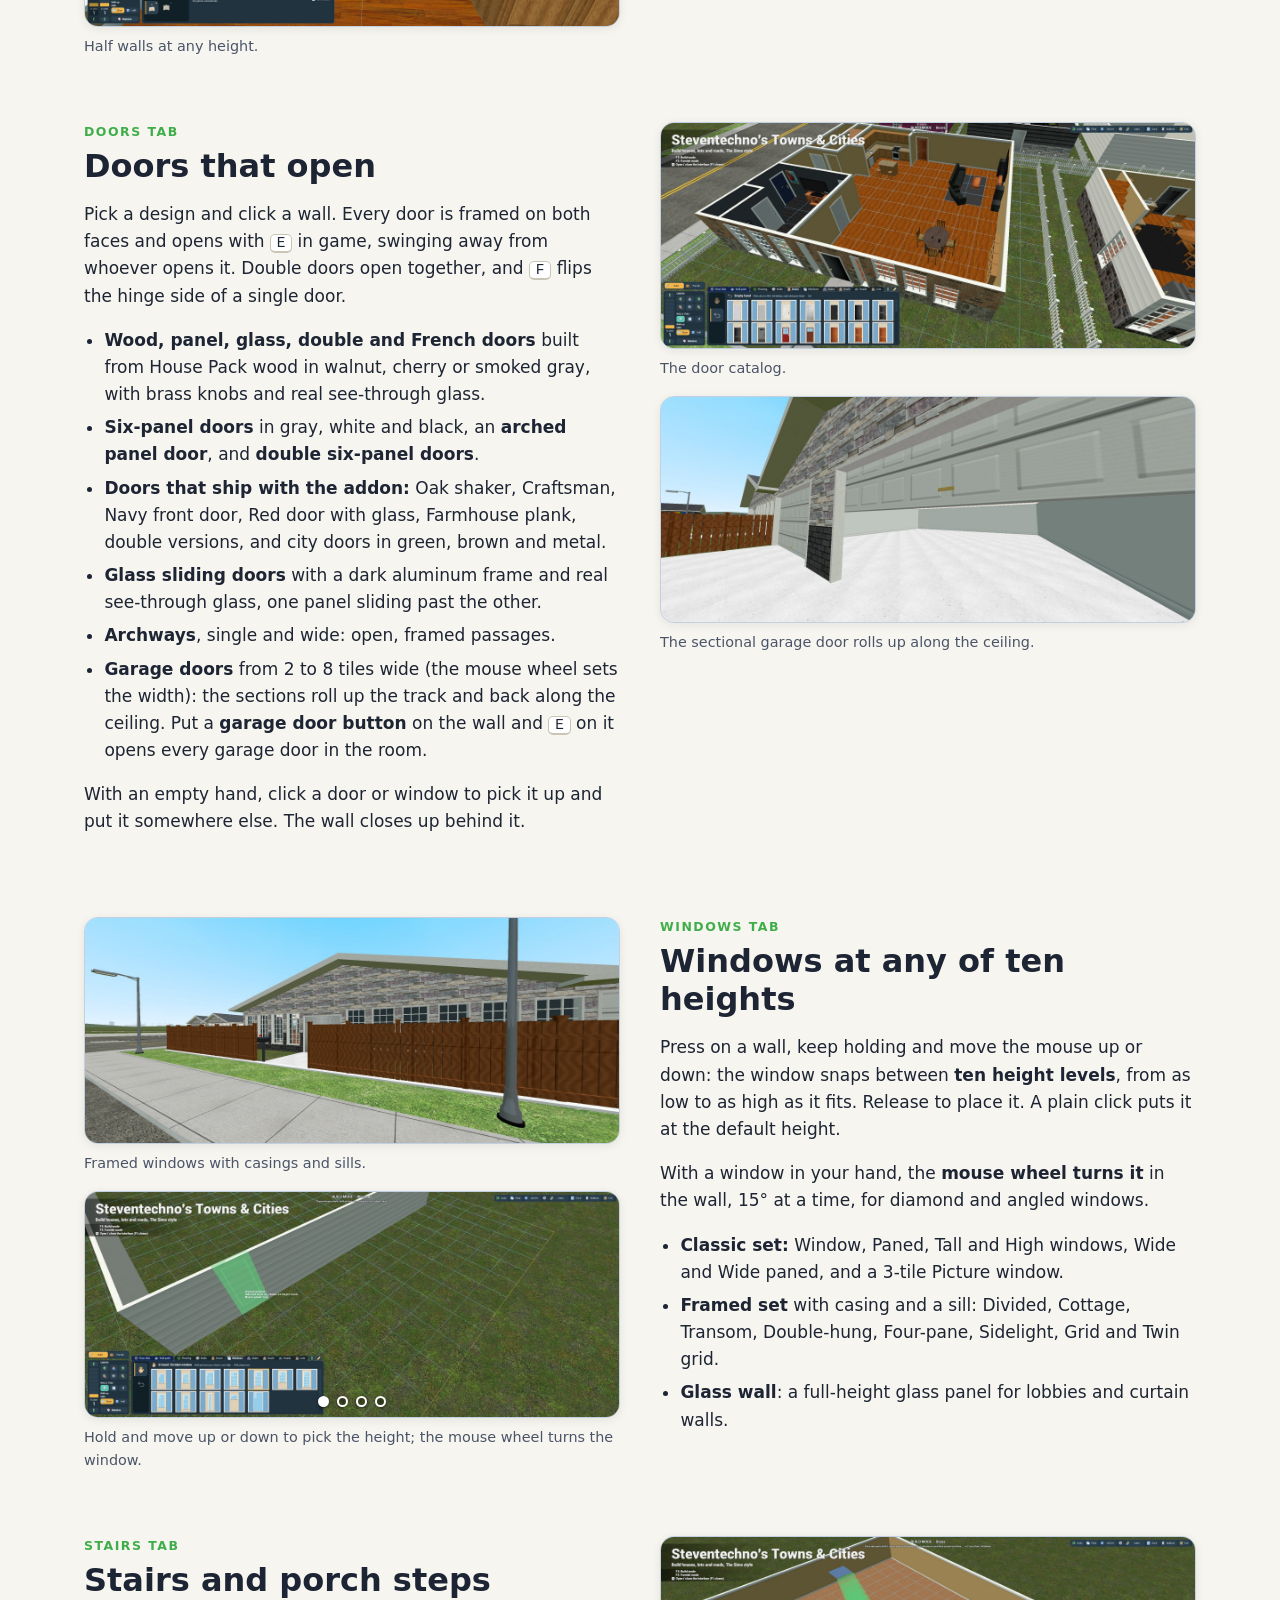
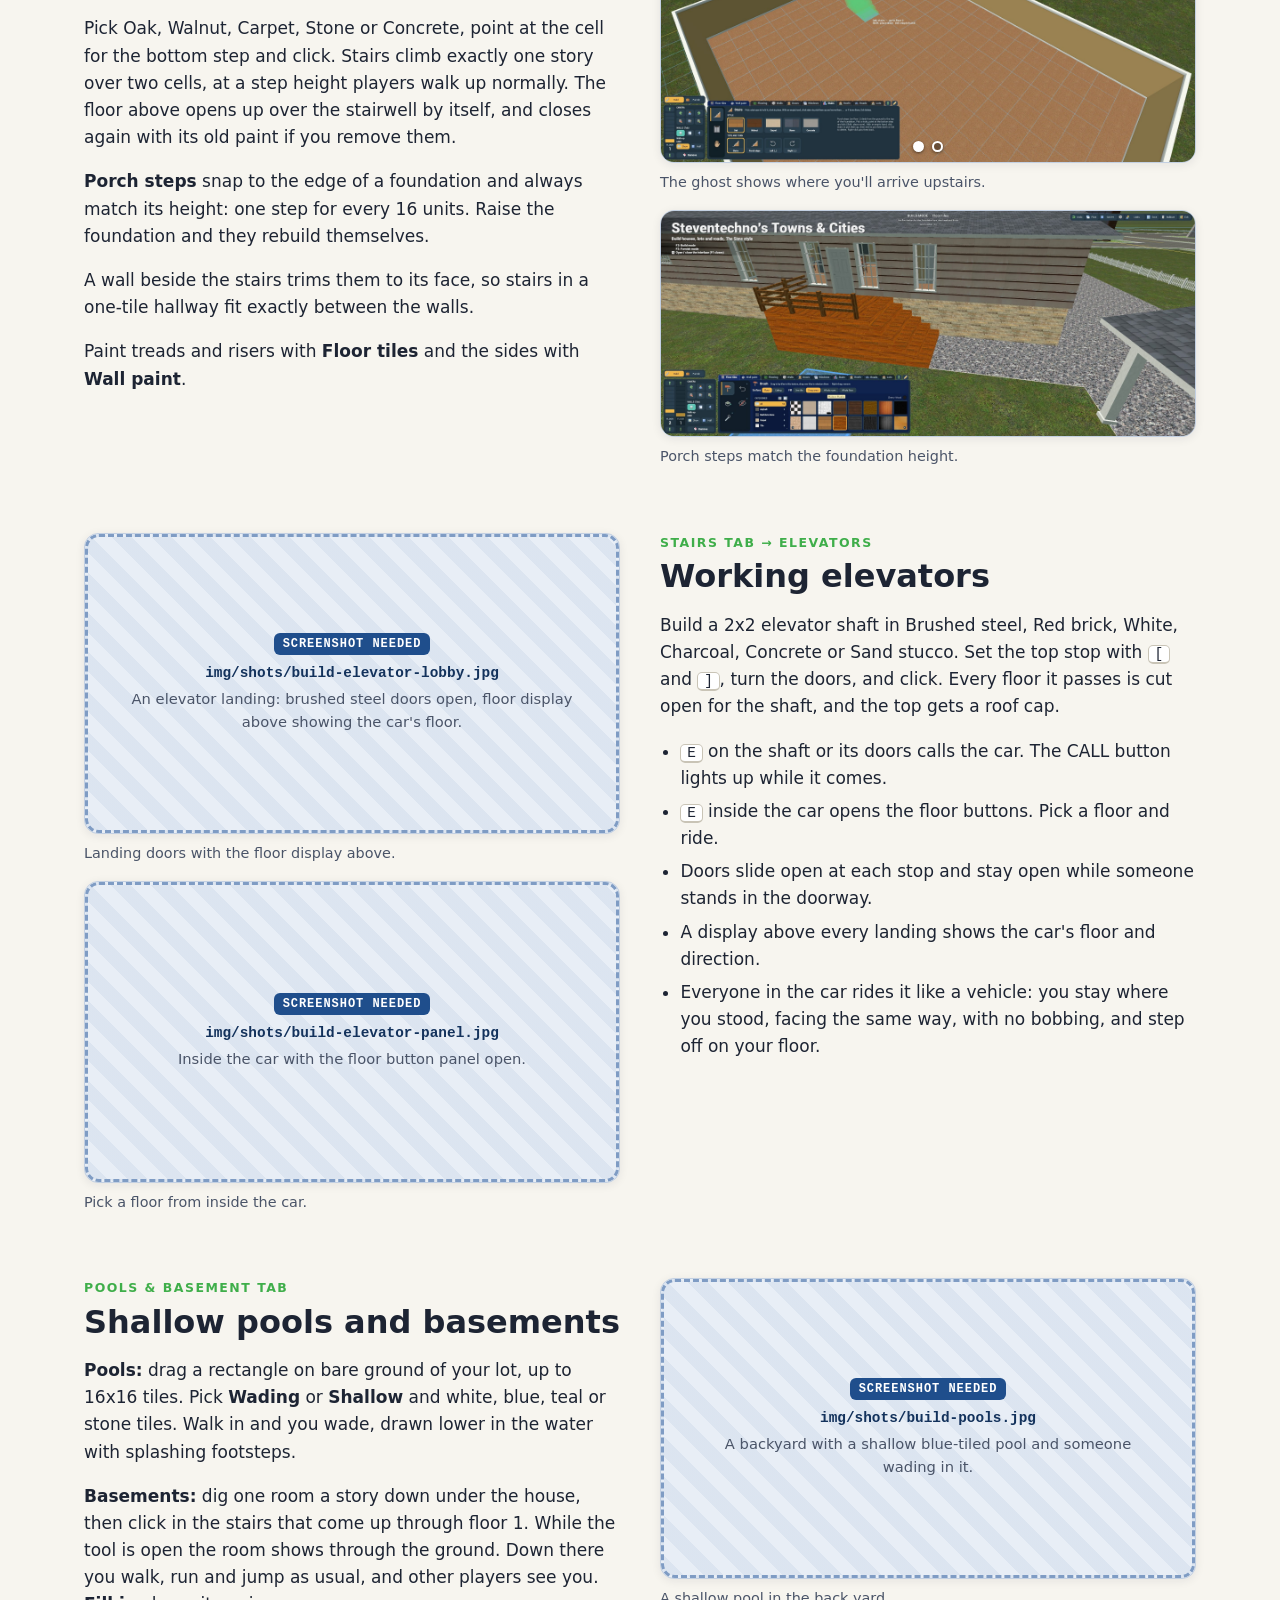
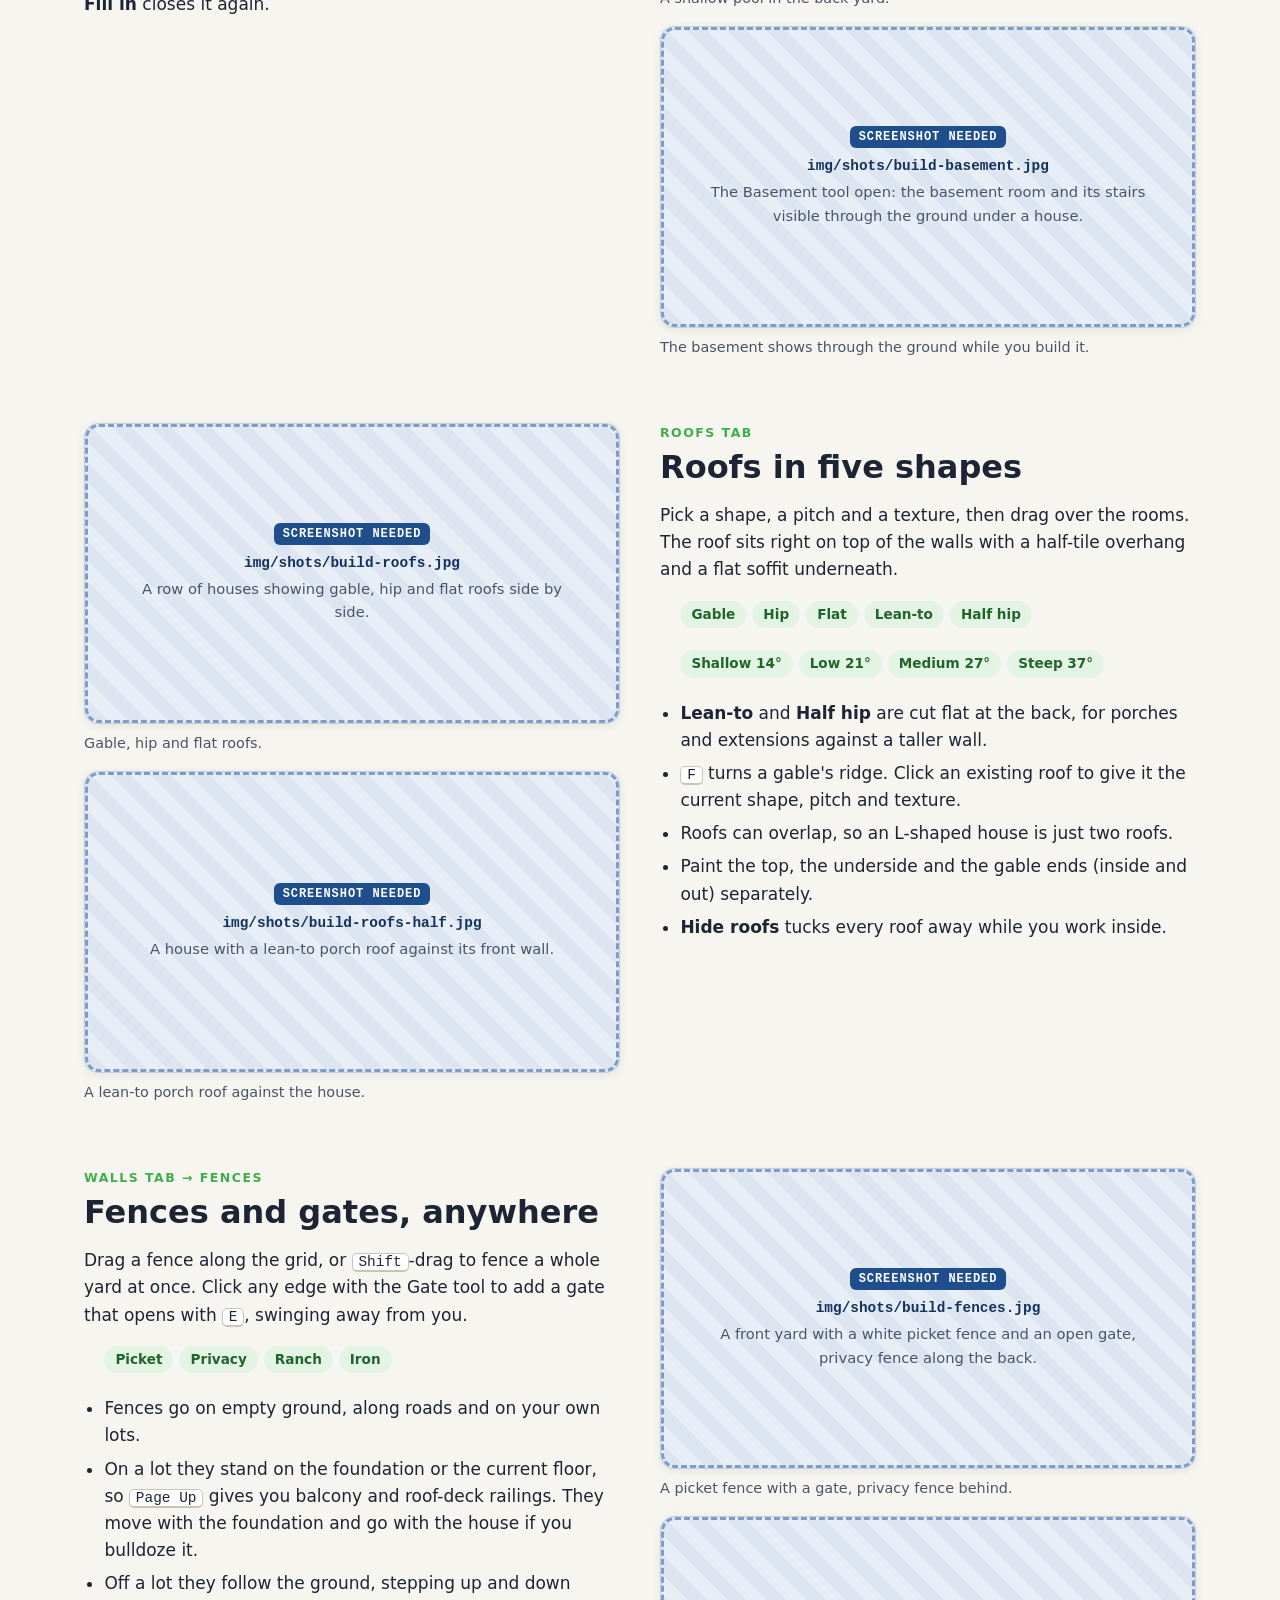
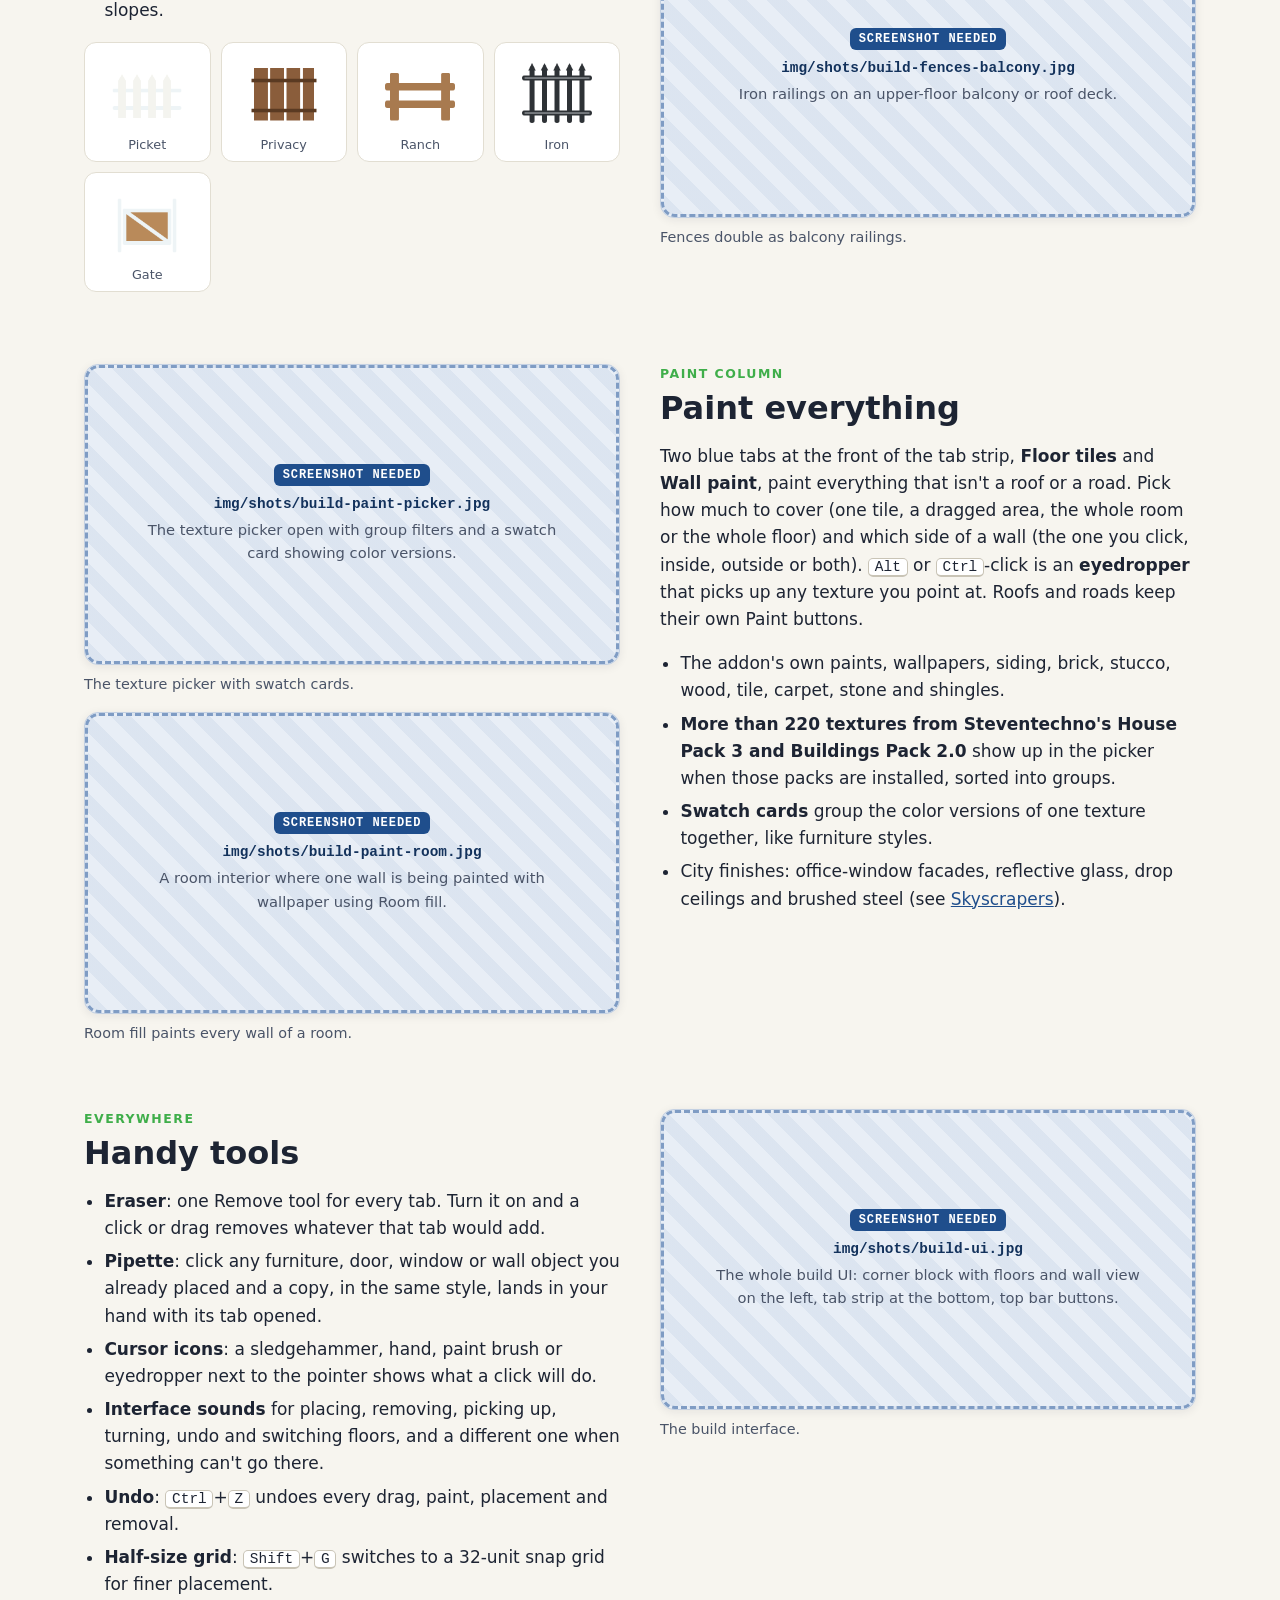
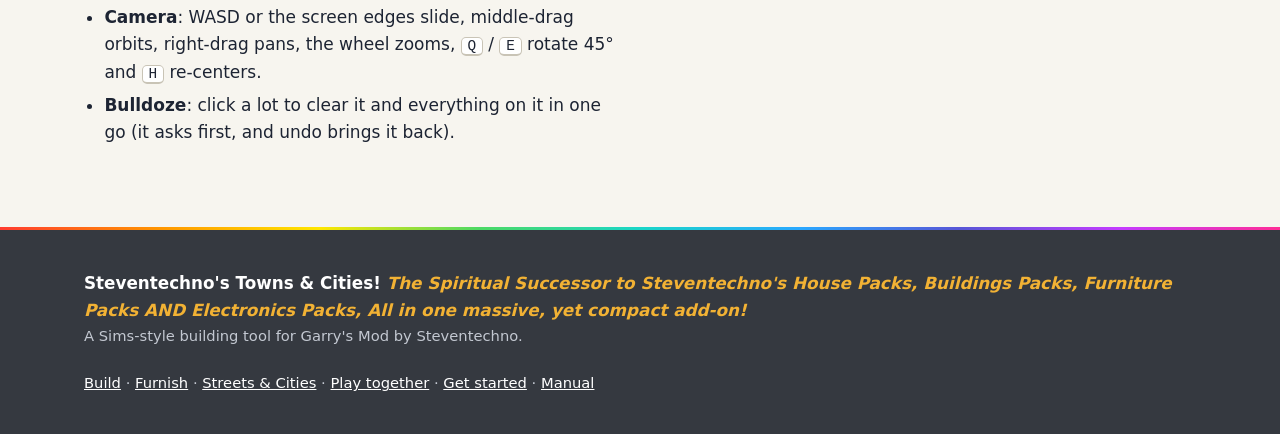
==== commit c29feeb6: "Use US English in the screenshot placeholder captions Co-Authored-By: Claude Opus 5.5 <noreply@anthr" ====
--- a/docs/build.html
+++ b/docs/build.html
@@ -87,7 +87,7 @@
         </div>
         <div class="shots">
           <figure class="shot" data-shot="build-floors" data-what="Shift-click room fill preview: a room outlined in walls showing the new floor texture before clicking."><figcaption>Shift-click fills a whole room with one texture.</figcaption></figure>
-          <figure class="shot" data-shot="build-levels" data-what="A three-storey house viewed on floor 2: floor 3 and the roof hidden, floor 2 rooms visible."><figcaption>Upper floors hide while you work on the one below.</figcaption></figure>
+          <figure class="shot" data-shot="build-levels" data-what="A three-story house viewed on floor 2: floor 3 and the roof hidden, floor 2 rooms visible."><figcaption>Upper floors hide while you work on the one below.</figcaption></figure>
         </div>
       </div>
 
@@ -140,7 +140,7 @@
           <p>With an empty hand, click a door or window to pick it up and put it somewhere else. The wall closes up behind it.</p>
         </div>
         <div class="shots">
-          <figure class="shot" data-shot="build-doors-catalogue" data-what="The Doors tab open with the door catalogue tiles visible."><figcaption>The door catalog.</figcaption></figure>
+          <figure class="shot" data-shot="build-doors-catalogue" data-what="The Doors tab open with the door catalog tiles visible."><figcaption>The door catalog.</figcaption></figure>
           <figure class="shot" data-shot="build-garage" data-what="A garage door half open, sections rolling up into the ceiling track."><figcaption>The sectional garage door rolls up along the ceiling.</figcaption></figure>
         </div>
       </div>
@@ -174,7 +174,7 @@
         </div>
         <div class="shots">
           <figure class="shot" data-shot="build-stairs" data-what="Placing stairs: the green ghost climbing to floor 2, the blue landing square visible upstairs."><figcaption>The ghost shows where you'll arrive upstairs.</figcaption></figure>
-          <figure class="shot" data-shot="build-porch" data-what="Porch steps on a tall foundation, treads and risers painted different colours."><figcaption>Porch steps match the foundation height.</figcaption></figure>
+          <figure class="shot" data-shot="build-porch" data-what="Porch steps on a tall foundation, treads and risers painted different colors."><figcaption>Porch steps match the foundation height.</figcaption></figure>
         </div>
       </div>
 
@@ -269,7 +269,7 @@
           </ul>
         </div>
         <div class="shots">
-          <figure class="shot" data-shot="build-paint-picker" data-what="The texture picker open with group filters and a swatch card showing colour versions."><figcaption>The texture picker with swatch cards.</figcaption></figure>
+          <figure class="shot" data-shot="build-paint-picker" data-what="The texture picker open with group filters and a swatch card showing color versions."><figcaption>The texture picker with swatch cards.</figcaption></figure>
           <figure class="shot" data-shot="build-paint-room" data-what="A room interior where one wall is being painted with wallpaper using Room fill."><figcaption>Room fill paints every wall of a room.</figcaption></figure>
         </div>
       </div>
